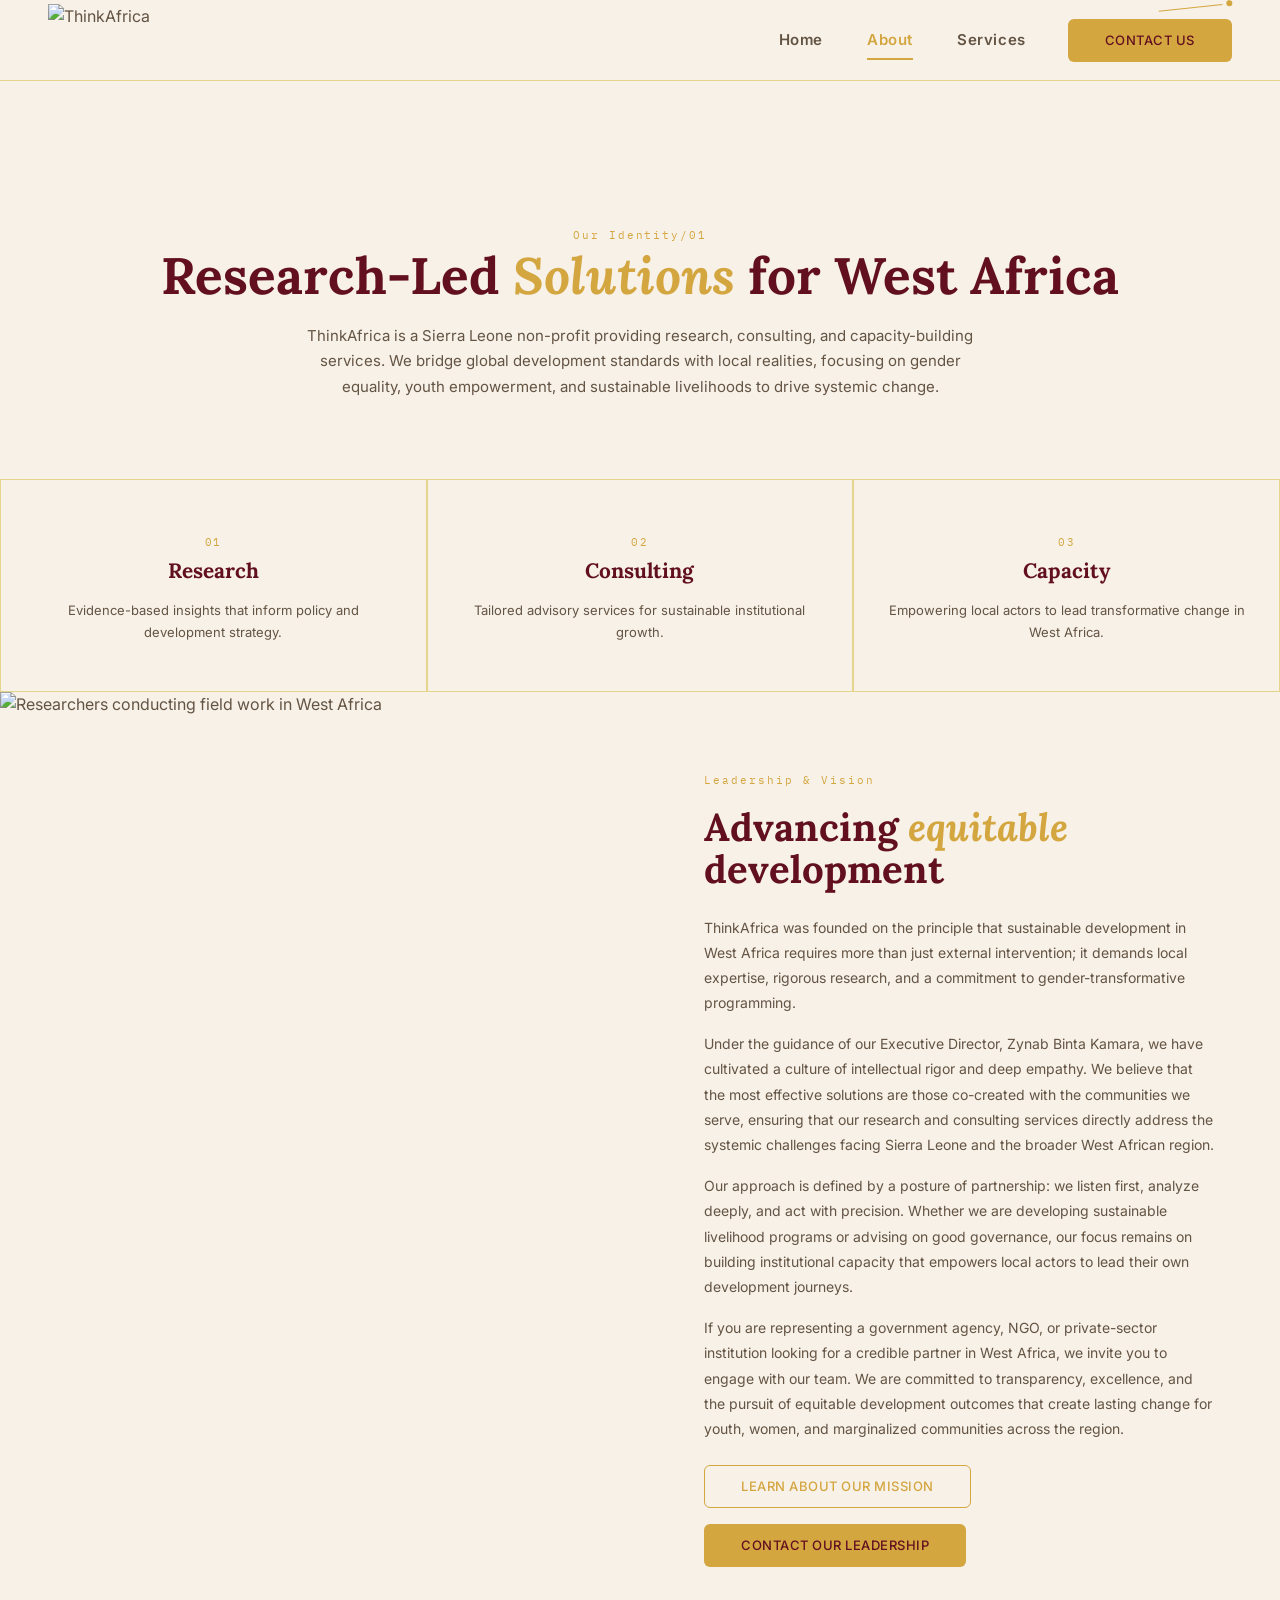
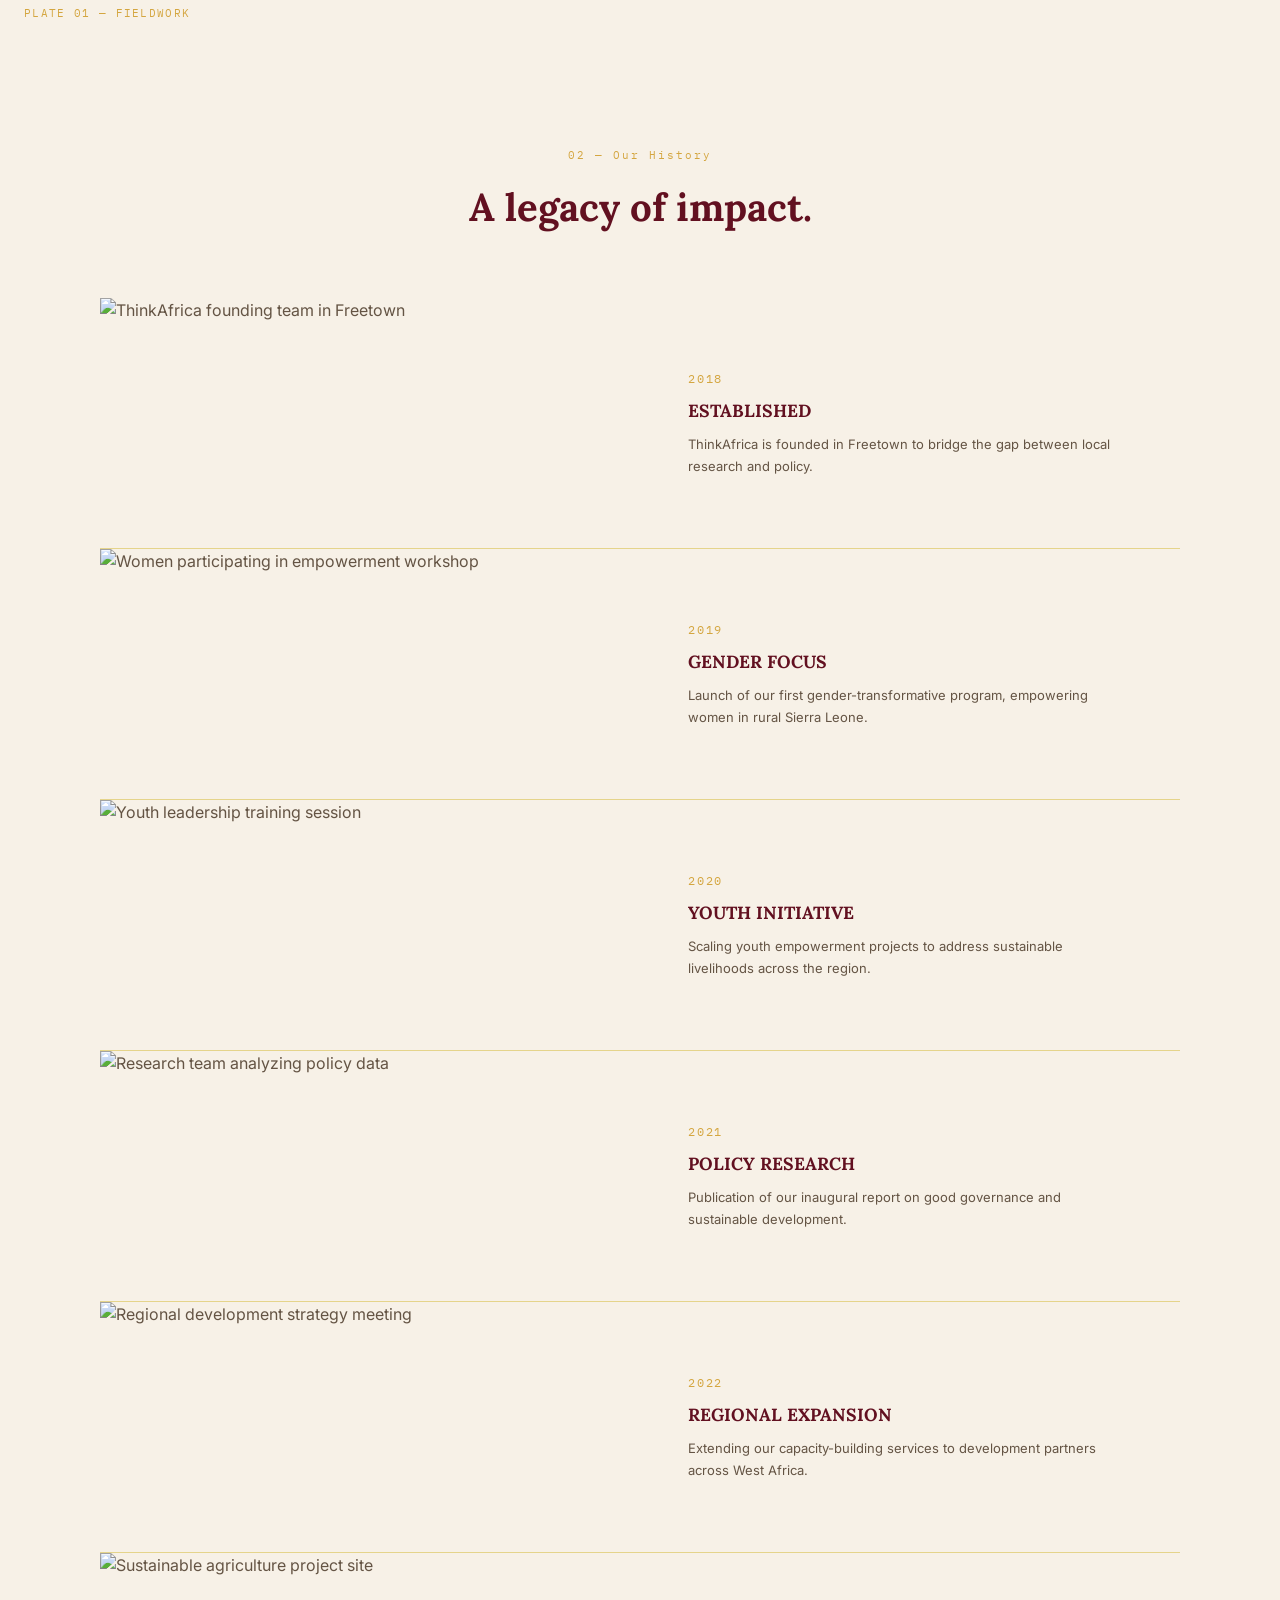
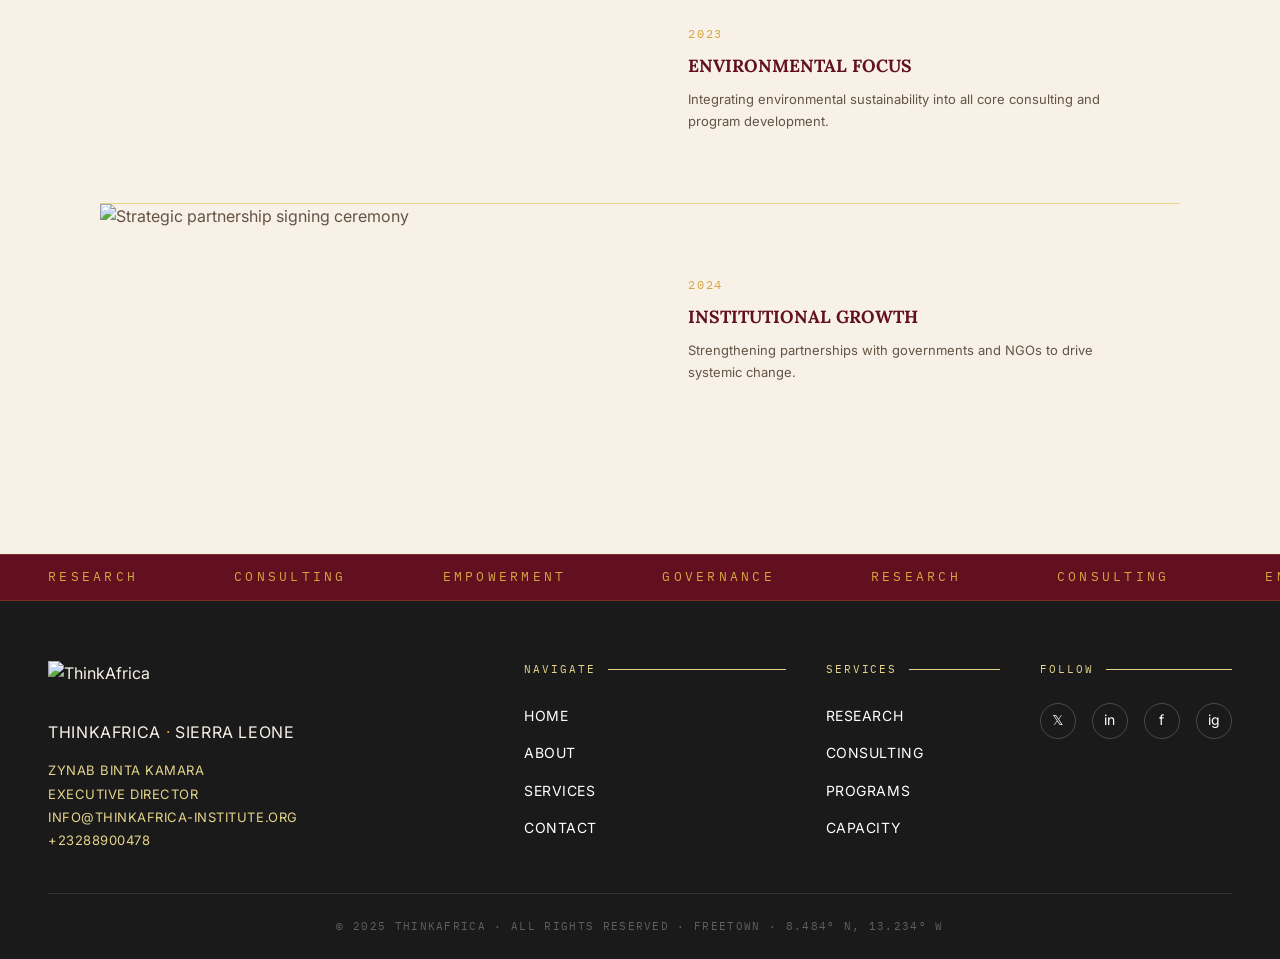
==== about.html @ 9cf643c5 "Improve menu design: gold underline hover/active, better spacing, enhanced mobile menu" ====
<!DOCTYPE html>
<html lang="en">
<head>
  <meta charset="UTF-8">
  <meta name="viewport" content="width=device-width, initial-scale=1.0">
  <title>About - ThinkAfrica</title>
  <meta name="description" content="ThinkAfrica is a Sierra Leone non-profit providing research, consulting, and capacity-building services across West Africa.">
  <link rel="icon" type="image/png" href="https://lfx.eci.mybluehost.me/wp-content/uploads/2026/07/favicon-light.png" media="(prefers-color-scheme: light)">
  <link rel="icon" type="image/png" href="https://lfx.eci.mybluehost.me/wp-content/uploads/2026/07/favicon-dark.png" media="(prefers-color-scheme: dark)">
  <link rel="preconnect" href="https://fonts.googleapis.com">
  <link rel="preconnect" href="https://fonts.gstatic.com" crossorigin>
  <link href="https://fonts.googleapis.com/css2?family=Inter:wght@400;500;600;700&family=Lora:ital,wght@0,400;0,500;0,600;0,700;1,400;1,500;1,600;1,700&family=IBM+Plex+Mono:wght@300;400;500;600;700&display=swap" rel="stylesheet">
  <link rel="stylesheet" href="styles.css">
</head>
<body>

  <!-- Header -->
  <header class="site-header" id="siteHeader">
    <div class="header-inner">
      <div class="header-logo">
        <a href="index.html" aria-label="ThinkAfrica">
          <img src="https://lfx.eci.mybluehost.me/wp-content/uploads/2026/07/TA__2_-removebg-preview-1.png" alt="ThinkAfrica" loading="lazy">
        </a>
        <button class="hamburger" id="hamburger" aria-label="Toggle menu">&#9776;</button>
      </div>
      <nav class="header-nav" id="desktopNav">
        <a href="index.html" class="nav-link">Home</a>
        <a href="about.html" class="nav-link active">About</a>
        <a href="services.html" class="nav-link">Services</a>
        <a href="contact.html" class="btn btn-gold nav-btn">Contact Us</a>
      </nav>
      <div class="header-deco">
        <span class="line"></span>
        <span class="dot"></span>
      </div>
    </div>
  </header>

  <!-- Mobile Menu -->
  <div class="mobile-menu" id="mobileMenu">
    <a href="index.html">Home</a>
    <a href="about.html">About</a>
    <a href="services.html">Services</a>
    <a href="contact.html">Contact</a>
  </div>

  <!-- Page Hero -->
  <div class="page-hero-sm">
    <span class="page-label">Our Identity/01</span>
    <h1>Research-Led <em>Solutions</em> for West Africa</h1>
    <p>ThinkAfrica is a Sierra Leone non-profit providing research, consulting, and capacity-building services. We bridge global development standards with local realities, focusing on gender equality, youth empowerment, and sustainable livelihoods to drive systemic change.</p>
  </div>

  <!-- Three Pillars -->
  <div class="three-pillars">
    <div class="pillar-item">
      <span class="num">01</span>
      <h3>Research</h3>
      <p>Evidence-based insights that inform policy and development strategy.</p>
    </div>
    <div class="pillar-item">
      <span class="num">02</span>
      <h3>Consulting</h3>
      <p>Tailored advisory services for sustainable institutional growth.</p>
    </div>
    <div class="pillar-item">
      <span class="num">03</span>
      <h3>Capacity</h3>
      <p>Empowering local actors to lead transformative change in West Africa.</p>
    </div>
  </div>

  <!-- DNA Section -->
  <div class="dna-section">
    <div class="dna-image">
      <img src="https://lfx.eci.mybluehost.me/wp-content/uploads/2026/07/field_research_sierra_leone.png" alt="Researchers conducting field work in West Africa" loading="lazy">
      <span class="dna-image-caption">Plate 01 &mdash; Fieldwork</span>
    </div>
    <div class="dna-content">
      <span class="dna-label">Leadership &amp; Vision</span>
      <h2>Advancing <em>equitable</em> development</h2>
      <p>ThinkAfrica was founded on the principle that sustainable development in West Africa requires more than just external intervention; it demands local expertise, rigorous research, and a commitment to gender-transformative programming.</p>
      <p>Under the guidance of our Executive Director, Zynab Binta Kamara, we have cultivated a culture of intellectual rigor and deep empathy. We believe that the most effective solutions are those co-created with the communities we serve, ensuring that our research and consulting services directly address the systemic challenges facing Sierra Leone and the broader West African region.</p>
      <p>Our approach is defined by a posture of partnership: we listen first, analyze deeply, and act with precision. Whether we are developing sustainable livelihood programs or advising on good governance, our focus remains on building institutional capacity that empowers local actors to lead their own development journeys.</p>
      <p>If you are representing a government agency, NGO, or private-sector institution looking for a credible partner in West Africa, we invite you to engage with our team. We are committed to transparency, excellence, and the pursuit of equitable development outcomes that create lasting change for youth, women, and marginalized communities across the region.</p>
      <div style="display:flex;gap:16px;flex-wrap:wrap;margin-top:24px;">
        <a href="about.html" class="btn btn-outline">Learn about our mission</a>
        <a href="contact.html" class="btn btn-gold">Contact our leadership</a>
      </div>
    </div>
  </div>

  <!-- Timeline -->
  <div class="timeline">
    <div class="timeline-header">
      <span class="num">02 &mdash; Our History</span>
      <h2>A legacy of impact.</h2>
    </div>

    <div class="timeline-grid">
      <div class="timeline-item">
        <div class="timeline-image">
          <img src="https://lfx.eci.mybluehost.me/wp-content/uploads/2026/07/founding_moment.png" alt="ThinkAfrica founding team in Freetown" loading="lazy">
        </div>
        <div class="timeline-text">
          <span class="year">2018</span>
          <span class="milestone">ESTABLISHED</span>
          <p class="desc">ThinkAfrica is founded in Freetown to bridge the gap between local research and policy.</p>
        </div>
      </div>

      <div class="timeline-item">
        <div class="timeline-image">
          <img src="https://lfx.eci.mybluehost.me/wp-content/uploads/2026/07/gender_empowerment.webp" alt="Women participating in empowerment workshop" loading="lazy">
        </div>
        <div class="timeline-text">
          <span class="year">2019</span>
          <span class="milestone">GENDER FOCUS</span>
          <p class="desc">Launch of our first gender-transformative program, empowering women in rural Sierra Leone.</p>
        </div>
      </div>

      <div class="timeline-item">
        <div class="timeline-image">
          <img src="https://lfx.eci.mybluehost.me/wp-content/uploads/2026/07/youth_empowerment.png" alt="Youth leadership training session" loading="lazy">
        </div>
        <div class="timeline-text">
          <span class="year">2020</span>
          <span class="milestone">YOUTH INITIATIVE</span>
          <p class="desc">Scaling youth empowerment projects to address sustainable livelihoods across the region.</p>
        </div>
      </div>

      <div class="timeline-item">
        <div class="timeline-image">
          <img src="https://lfx.eci.mybluehost.me/wp-content/uploads/2026/07/policy_research.png" alt="Research team analyzing policy data" loading="lazy">
        </div>
        <div class="timeline-text">
          <span class="year">2021</span>
          <span class="milestone">POLICY RESEARCH</span>
          <p class="desc">Publication of our inaugural report on good governance and sustainable development.</p>
        </div>
      </div>

      <div class="timeline-item">
        <div class="timeline-image">
          <img src="https://lfx.eci.mybluehost.me/wp-content/uploads/2026/07/regional_expansion.png" alt="Regional development strategy meeting" loading="lazy">
        </div>
        <div class="timeline-text">
          <span class="year">2022</span>
          <span class="milestone">REGIONAL EXPANSION</span>
          <p class="desc">Extending our capacity-building services to development partners across West Africa.</p>
        </div>
      </div>

      <div class="timeline-item">
        <div class="timeline-image">
          <img src="https://lfx.eci.mybluehost.me/wp-content/uploads/2026/07/environmental_sustainability.png" alt="Sustainable agriculture project site" loading="lazy">
        </div>
        <div class="timeline-text">
          <span class="year">2023</span>
          <span class="milestone">ENVIRONMENTAL FOCUS</span>
          <p class="desc">Integrating environmental sustainability into all core consulting and program development.</p>
        </div>
      </div>

      <div class="timeline-item">
        <div class="timeline-image">
          <img src="https://lfx.eci.mybluehost.me/wp-content/uploads/2026/07/institutional_growth.png" alt="Strategic partnership signing ceremony" loading="lazy">
        </div>
        <div class="timeline-text">
          <span class="year">2024</span>
          <span class="milestone">INSTITUTIONAL GROWTH</span>
          <p class="desc">Strengthening partnerships with governments and NGOs to drive systemic change.</p>
        </div>
      </div>
    </div>
  </div>

  <!-- Ticker -->
  <div class="ticker-wrap">
    <div class="ticker-track" id="tickerTrack">
      <span class="ticker-item">RESEARCH</span>
      <span class="ticker-item">CONSULTING</span>
      <span class="ticker-item">EMPOWERMENT</span>
      <span class="ticker-item">GOVERNANCE</span>
      <span class="ticker-item">RESEARCH</span>
      <span class="ticker-item">CONSULTING</span>
      <span class="ticker-item">EMPOWERMENT</span>
      <span class="ticker-item">GOVERNANCE</span>
    </div>
  </div>

  <!-- Footer -->
  <footer class="site-footer">
    <div class="footer-inner">
      <div class="footer-grid">
        <div class="footer-brand">
          <a href="index.html"><img src="https://lfx.eci.mybluehost.me/wp-content/uploads/2026/07/TA__2_-removebg-preview-1.png" alt="ThinkAfrica" loading="lazy"></a>
          <p class="org-name">THINKAFRICA <span class="sep">&middot;</span> SIERRA LEONE</p>
          <address>
            ZYNAB BINTA KAMARA<br>
            EXECUTIVE DIRECTOR<br>
            INFO@THINKAFRICA-INSTITUTE.ORG<br>
            +23288900478
          </address>
        </div>
        <div>
          <div class="footer-col-header">
            <span>NAVIGATE</span>
            <span class="line"></span>
          </div>
          <ul class="footer-nav-list">
            <li><a href="index.html">Home</a></li>
            <li><a href="about.html">About</a></li>
            <li><a href="services.html">Services</a></li>
            <li><a href="contact.html">Contact</a></li>
          </ul>
        </div>
        <div>
          <div class="footer-col-header">
            <span>SERVICES</span>
            <span class="line"></span>
          </div>
          <ul class="footer-nav-list">
            <li><a href="services.html">Research</a></li>
            <li><a href="services.html">Consulting</a></li>
            <li><a href="services.html">Programs</a></li>
            <li><a href="services.html">Capacity</a></li>
          </ul>
        </div>
        <div>
          <div class="footer-col-header">
            <span>FOLLOW</span>
            <span class="line"></span>
          </div>
          <div class="footer-social-links">
            <a href="#" aria-label="Twitter">&#120143;</a>
            <a href="#" aria-label="LinkedIn">in</a>
            <a href="#" aria-label="Facebook">f</a>
            <a href="#" aria-label="Instagram">ig</a>
          </div>
        </div>
      </div>
      <div class="footer-bottom">
        <p>&copy; 2025 THINKAFRICA &middot; ALL RIGHTS RESERVED &middot; FREETOWN &middot; 8.484&deg; N, 13.234&deg; W</p>
      </div>
    </div>
  </footer>

  <div id="toast" class="toast"></div>

  <script src="app.js"></script>
</body>
</html>
---- styles.css ----
*, *::before, *::after {
  margin: 0;
  padding: 0;
  box-sizing: border-box;
}

:root {
  --cream: #F7F1E7;
  --brown: #645444;
  --gold: #D4A640;
  --gold-hover: #c49a38;
  --burgundy: #621020;
  --border-gold: #E5D48B;
  --font-serif: 'Lora', Georgia, serif;
  --font-sans: 'Inter', system-ui, -apple-system, sans-serif;
  --font-mono: 'IBM Plex Mono', monospace;
  --max-w: 1440px;
  --max-w-narrow: 1080px;
}

html {
  scroll-behavior: smooth;
}

body {
  font-family: var(--font-sans);
  background: var(--cream);
  color: var(--brown);
  line-height: 1.6;
  overflow-x: hidden;
  -webkit-font-smoothing: antialiased;
}

img {
  max-width: 100%;
  height: auto;
  display: block;
}

a {
  text-decoration: none;
  color: inherit;
}

.container {
  max-width: var(--max-w);
  margin: 0 auto;
  padding: 0 24px;
}

.container-narrow {
  max-width: var(--max-w-narrow);
  margin: 0 auto;
  padding: 0 24px;
}

.section-padding {
  padding: 80px 0;
}

@media (min-width: 768px) {
  .container, .container-narrow {
    padding: 0 48px;
  }
  .section-padding {
    padding: 100px 0;
  }
}

/* ---- Typography ---- */
.font-serif {
  font-family: var(--font-serif);
}

.font-sans {
  font-family: var(--font-sans);
}

.font-mono {
  font-family: var(--font-mono);
}

.section-label {
  font-family: var(--font-mono);
  font-size: 11px;
  letter-spacing: 0.18em;
  text-transform: uppercase;
  color: var(--gold);
  display: block;
  margin-bottom: 12px;
}

.section-label-light {
  color: var(--border-gold);
}

/* ---- Header / Nav ---- */
.site-header {
  position: sticky;
  top: 0;
  z-index: 50;
  width: 100%;
  background: var(--cream);
  border-bottom: 1px solid var(--border-gold);
  transition: all 0.3s;
}

.header-inner {
  max-width: var(--max-w);
  margin: 0 auto;
  height: 64px;
  padding: 0 24px;
  display: grid;
  grid-template-columns: repeat(12, 1fr);
  align-items: center;
}

@media (min-width: 768px) {
  .header-inner {
    height: 80px;
    padding: 0 48px;
  }
}

.header-logo {
  grid-column: span 6;
  display: flex;
  align-items: center;
  justify-content: space-between;
}

@media (min-width: 768px) {
  .header-logo {
    grid-column: span 3;
    justify-content: flex-start;
  }
}

@media (min-width: 768px) {
  .header-logo {
    grid-column: span 3;
  }
}

.header-logo img {
  height: 52px;
  width: auto;
}

@media (min-width: 768px) {
  .header-logo img {
    height: 72px;
  }
}

.header-nav {
  display: none;
}

@media (min-width: 768px) {
  .header-nav {
    display: flex;
    grid-column: span 9;
    align-items: center;
    justify-content: flex-end;
    gap: 8px;
  }
}

.header-nav .nav-link {
  font-family: var(--font-sans);
  font-size: 15px;
  font-weight: 600;
  color: var(--brown);
  letter-spacing: 0.04em;
  transition: color 0.2s;
  position: relative;
  padding: 8px 18px;
}

.header-nav .nav-link::after {
  content: '';
  position: absolute;
  bottom: 0;
  left: 18px;
  right: 18px;
  height: 2px;
  background: var(--gold);
  transform: scaleX(0);
  transition: transform 0.25s ease;
}

.header-nav .nav-link:hover {
  color: var(--gold);
}

.header-nav .nav-link:hover::after {
  transform: scaleX(1);
}

.header-nav .nav-link.active {
  color: var(--gold);
}

.header-nav .nav-link.active::after {
  transform: scaleX(1);
}

.header-nav .nav-btn {
  margin-left: 16px;
}

.header-deco {
  display: none;
  position: absolute;
  top: 0;
  right: 48px;
  align-items: center;
  gap: 4px;
  pointer-events: none;
  transform: rotate(-6deg);
  transform-origin: right top;
}

@media (min-width: 768px) {
  .header-deco {
    display: flex;
  }
}

.header-deco span {
  display: block;
}

.header-deco .line {
  width: 64px;
  height: 1px;
  background: var(--gold);
}

.header-deco .dot {
  width: 6px;
  height: 6px;
  background: var(--gold);
  border-radius: 50%;
}

/* ---- Buttons ---- */
.btn {
  display: inline-flex;
  align-items: center;
  justify-content: center;
  gap: 8px;
  white-space: nowrap;
  font-family: var(--font-sans);
  font-size: 13px;
  font-weight: 500;
  letter-spacing: 0.04em;
  text-transform: uppercase;
  padding: 14px 24px;
  border-radius: 6px;
  border: 1.5px solid transparent;
  cursor: pointer;
  transition: all 0.2s;
  line-height: 1;
}

@media (min-width: 768px) {
  .btn {
    padding: 14px 36px;
  }
}

.btn-gold {
  background: var(--gold);
  color: var(--burgundy);
}

.btn-gold:hover {
  background: var(--gold-hover);
}

.btn-outline {
  background: transparent;
  color: var(--gold);
  border-color: var(--gold);
}

.btn-outline:hover {
  background: var(--gold);
  color: var(--burgundy);
}

.btn-link {
  font-family: var(--font-sans);
  font-size: 12px;
  letter-spacing: 0.06em;
  text-transform: uppercase;
  color: var(--gold);
  display: inline-flex;
  align-items: center;
  gap: 8px;
  transition: color 0.2s;
}

.btn-link:hover {
  color: var(--gold-hover);
}

/* ---- Hero ---- */
.hero {
  min-height: 100vh;
  display: flex;
  align-items: center;
  position: relative;
  overflow: hidden;
}

.hero-bg {
  position: absolute;
  inset: 0;
}

.hero-bg img {
  width: 100%;
  height: 100%;
  object-fit: cover;
}

.hero-overlay {
  position: absolute;
  inset: 0;
  background: linear-gradient(to right, rgba(98,16,32,0.85) 0%, rgba(98,16,32,0.6) 100%);
}

.hero-content {
  position: relative;
  z-index: 2;
  max-width: var(--max-w);
  margin: 0 auto;
  padding: 120px 24px 80px;
  width: 100%;
}

@media (min-width: 768px) {
  .hero-content {
    padding: 160px 48px 100px;
  }
}

.hero-label {
  font-family: var(--font-mono);
  font-size: 12px;
  letter-spacing: 0.18em;
  color: var(--gold);
  margin-bottom: 16px;
  display: block;
}

.hero h1 {
  font-family: var(--font-serif);
  font-size: clamp(2.8rem, 8vw, 6rem);
  font-weight: 700;
  color: #fff;
  line-height: 1.05;
  margin-bottom: 24px;
}

.hero p {
  font-family: var(--font-sans);
  font-size: clamp(1rem, 2vw, 1.15rem);
  color: rgba(255,255,255,0.8);
  max-width: 600px;
  line-height: 1.7;
  margin-bottom: 32px;
}

.hero-tags {
  display: flex;
  flex-wrap: wrap;
  gap: 12px;
  margin-bottom: 40px;
}

.hero-tag {
  font-family: var(--font-mono);
  font-size: 11px;
  letter-spacing: 0.12em;
  color: var(--gold);
  border: 1px solid var(--gold);
  padding: 8px 20px;
  border-radius: 100px;
  text-transform: uppercase;
}

.hero-actions {
  display: flex;
  flex-wrap: wrap;
  gap: 16px;
  align-items: center;
}

/* ---- Featured Images ---- */
.featured-grid {
  display: grid;
  grid-template-columns: 1fr;
}

@media (min-width: 768px) {
  .featured-grid {
    grid-template-columns: repeat(3, 1fr);
  }
}

.featured-card {
  position: relative;
  overflow: hidden;
  aspect-ratio: 4/3;
}

.featured-card img {
  width: 100%;
  height: 100%;
  object-fit: cover;
  transition: transform 0.6s ease;
}

.featured-card:hover img {
  transform: scale(1.05);
}

.featured-label {
  position: absolute;
  bottom: 0;
  left: 0;
  right: 0;
  padding: 40px 24px 20px;
  background: linear-gradient(to top, rgba(0,0,0,0.7), transparent);
}

.featured-label span {
  font-family: var(--font-mono);
  font-size: 11px;
  letter-spacing: 0.15em;
  text-transform: uppercase;
  color: var(--gold);
}

/* ---- Partners ---- */
.partners-section {
  padding: 48px 24px;
  text-align: center;
}

@media (min-width: 768px) {
  .partners-section {
    padding: 64px 48px;
  }
}

.partners-label {
  font-family: var(--font-sans);
  font-size: 12px;
  letter-spacing: 0.2em;
  text-transform: uppercase;
  color: var(--gold);
  margin-bottom: 40px;
}

.partners-label::before {
  content: '[ ';
  color: rgba(212,166,64,0.4);
}

.partners-label::after {
  content: ' ]';
  color: rgba(212,166,64,0.4);
}

.partners-logos {
  display: grid;
  grid-template-columns: repeat(3, 1fr);
  gap: 24px;
  align-items: center;
  max-width: var(--max-w-narrow);
  margin: 0 auto;
}

@media (min-width: 768px) {
  .partners-logos {
    display: flex;
    flex-direction: row;
    justify-content: space-between;
    gap: 32px;
  }
}

.partner-logo {
  display: flex;
  align-items: center;
  justify-content: center;
  opacity: 0.6;
  filter: grayscale(1);
  transition: all 0.25s;
}

.partner-logo:hover {
  opacity: 1;
  filter: grayscale(0);
  transform: scale(1.05);
}

.partner-logo img {
  height: 28px;
  width: auto;
  max-width: 120px;
  object-fit: contain;
}

@media (min-width: 768px) {
  .partner-logo img {
    height: 32px;
    max-width: 140px;
  }
}

/* ---- Core Pillars ---- */
.pillars {
  padding: 80px 24px;
}

@media (min-width: 768px) {
  .pillars {
    padding: 100px 48px;
  }
}

.pillars-header {
  max-width: var(--max-w);
  margin: 0 auto 60px;
  display: grid;
  grid-template-columns: 1fr;
  gap: 24px;
}

@media (min-width: 768px) {
  .pillars-header {
    grid-template-columns: 1fr 1fr;
  }
}

.pillars-header-left .number {
  font-family: var(--font-mono);
  font-size: 11px;
  letter-spacing: 0.18em;
  color: var(--gold);
  margin-bottom: 12px;
  display: block;
}

.pillars-header-left h2 {
  font-family: var(--font-serif);
  font-size: clamp(2rem, 4vw, 3rem);
  font-weight: 700;
  line-height: 1.1;
  color: var(--burgundy);
}

.pillars-header-left h2 em {
  font-style: italic;
  color: var(--gold);
}

.pillars-header-right p {
  font-size: 15px;
  line-height: 1.7;
  color: var(--brown);
  margin-top: 40px;
}

@media (min-width: 768px) {
  .pillars-header-right p {
    margin-top: 60px;
  }
}

.pillars-grid {
  max-width: var(--max-w);
  margin: 0 auto;
  display: grid;
  grid-template-columns: 1fr;
  gap: 32px;
}

@media (min-width: 768px) {
  .pillars-grid {
    grid-template-columns: repeat(3, 1fr);
    gap: 24px;
  }
}

.pillar-card {
  border: 1px solid var(--border-gold);
  padding: 40px 32px;
  position: relative;
  transition: all 0.3s;
}

.pillar-card:hover {
  border-color: var(--gold);
}

.pillar-number {
  font-family: var(--font-mono);
  font-size: 11px;
  letter-spacing: 0.15em;
  color: var(--gold);
  margin-bottom: 16px;
  display: block;
}

.pillar-card h3 {
  font-family: var(--font-serif);
  font-size: 1.5rem;
  font-weight: 700;
  line-height: 1.2;
  margin-bottom: 16px;
  color: var(--burgundy);
}

.pillar-card h3 em {
  font-style: italic;
  color: var(--gold);
}

.pillar-card p {
  font-size: 14px;
  line-height: 1.7;
  color: var(--brown);
  margin-bottom: 24px;
}

/* ---- About / DNA Section ---- */
.dna-section {
  display: grid;
  grid-template-columns: 1fr;
}

@media (min-width: 768px) {
  .dna-section {
    grid-template-columns: 1fr 1fr;
  }
}

.dna-image {
  position: relative;
  overflow: hidden;
  min-height: 400px;
}

.dna-image img {
  width: 100%;
  height: 100%;
  object-fit: cover;
  position: absolute;
  inset: 0;
}

.dna-image-caption {
  position: absolute;
  bottom: 24px;
  left: 24px;
  font-family: var(--font-mono);
  font-size: 11px;
  letter-spacing: 0.12em;
  color: var(--gold);
  text-transform: uppercase;
}

.dna-content {
  padding: 60px 24px;
}

@media (min-width: 768px) {
  .dna-content {
    padding: 80px 64px;
  }
}

.dna-label {
  font-family: var(--font-mono);
  font-size: 11px;
  letter-spacing: 0.18em;
  color: var(--gold);
  margin-bottom: 16px;
  display: block;
}

.dna-content h2 {
  font-family: var(--font-serif);
  font-size: clamp(1.8rem, 3vw, 2.6rem);
  font-weight: 700;
  line-height: 1.1;
  color: var(--burgundy);
  margin-bottom: 24px;
}

.dna-content h2 em {
  font-style: italic;
  color: var(--gold);
}

.dna-content p {
  font-size: 14px;
  line-height: 1.8;
  color: var(--brown);
  margin-bottom: 16px;
}

.dna-quote {
  border-left: 2px solid var(--gold);
  padding: 16px 24px;
  margin: 32px 0;
}

.dna-quote blockquote {
  font-family: var(--font-serif);
  font-size: 1.1rem;
  font-style: italic;
  color: var(--burgundy);
  margin-bottom: 8px;
}

.dna-quote cite {
  font-family: var(--font-sans);
  font-size: 12px;
  letter-spacing: 0.06em;
  color: var(--gold);
  font-style: normal;
}

/* ---- Expertise Grid ---- */
.expertise {
  padding: 80px 24px;
  max-width: var(--max-w);
  margin: 0 auto;
}

@media (min-width: 768px) {
  .expertise {
    padding: 100px 48px;
  }
}

.expertise-label {
  font-family: var(--font-mono);
  font-size: 11px;
  letter-spacing: 0.18em;
  color: var(--gold);
  margin-bottom: 12px;
  display: block;
}

.expertise h2 {
  font-family: var(--font-serif);
  font-size: clamp(1.8rem, 3vw, 2.6rem);
  font-weight: 700;
  color: var(--burgundy);
  line-height: 1.15;
  margin-bottom: 48px;
}

.expertise h2 em {
  font-style: italic;
  color: var(--gold);
}

.expertise-grid {
  display: grid;
  grid-template-columns: 1fr;
  gap: 24px;
}

@media (min-width: 768px) {
  .expertise-grid {
    grid-template-columns: repeat(2, 1fr);
  }
}

@media (min-width: 1024px) {
  .expertise-grid {
    grid-template-columns: repeat(3, 1fr);
  }
}

.expertise-card {
  border: 1px solid var(--border-gold);
  padding: 36px 28px;
  transition: all 0.3s;
}

.expertise-card:hover {
  border-color: var(--gold);
}

.expertise-card .numeral {
  font-family: var(--font-mono);
  font-size: 32px;
  font-weight: 300;
  color: var(--gold);
  line-height: 1;
  margin-bottom: 12px;
  display: block;
}

.expertise-card h3 {
  font-family: var(--font-serif);
  font-size: 1.2rem;
  font-weight: 700;
  color: var(--burgundy);
  margin-bottom: 12px;
}

.expertise-card p {
  font-size: 13px;
  line-height: 1.7;
  color: var(--brown);
  margin-bottom: 16px;
}

.expertise-card .focus-tag {
  font-family: var(--font-mono);
  font-size: 10px;
  letter-spacing: 0.12em;
  text-transform: uppercase;
  color: var(--gold);
  border: 1px solid var(--border-gold);
  padding: 4px 12px;
  display: inline-block;
  border-radius: 2px;
}

/* ---- CTA Banner ---- */
.cta-banner {
  display: grid;
  grid-template-columns: 1fr;
}

@media (min-width: 768px) {
  .cta-banner {
    grid-template-columns: 1fr 1fr;
  }
}

.cta-image {
  position: relative;
  overflow: hidden;
  min-height: 350px;
  order: 2;
}

@media (min-width: 768px) {
  .cta-image {
    order: 2;
  }
}

.cta-image img {
  width: 100%;
  height: 100%;
  object-fit: cover;
  position: absolute;
  inset: 0;
}

.cta-content {
  padding: 60px 24px;
  background: var(--cream);
  order: 1;
}

@media (min-width: 768px) {
  .cta-content {
    padding: 80px 64px;
    order: 1;
  }
}

.cta-content .label-mono {
  font-family: var(--font-mono);
  font-size: 11px;
  letter-spacing: 0.18em;
  color: var(--gold);
  display: block;
  margin-bottom: 12px;
}

.cta-content h2 {
  font-family: var(--font-serif);
  font-size: clamp(1.8rem, 3vw, 2.6rem);
  font-weight: 700;
  color: var(--burgundy);
  line-height: 1.1;
  margin-bottom: 16px;
}

.cta-content h2 em {
  font-style: italic;
  color: var(--gold);
}

.cta-content p {
  font-size: 14px;
  line-height: 1.7;
  color: var(--brown);
  margin-bottom: 32px;
}

.cta-content .cta-actions {
  display: flex;
  flex-wrap: wrap;
  gap: 16px;
  align-items: center;
}

.cta-content .cta-phone {
  font-family: var(--font-mono);
  font-size: 13px;
  color: var(--brown);
  letter-spacing: 0.03em;
}

/* ---- Footer Ticker ---- */
.ticker-wrap {
  background: var(--burgundy);
  overflow: hidden;
  padding: 12px 0;
  border-top: 1px solid rgba(212,166,64,0.2);
  border-bottom: 1px solid rgba(212,166,64,0.2);
}

.ticker-track {
  display: flex;
  gap: 0;
  animation: ticker 30s linear infinite;
  width: max-content;
}

.ticker-item {
  font-family: var(--font-mono);
  font-size: 13px;
  letter-spacing: 0.25em;
  color: var(--gold);
  text-transform: uppercase;
  white-space: nowrap;
  padding: 0 48px;
  flex-shrink: 0;
}

@keyframes ticker {
  0% { transform: translateX(0); }
  100% { transform: translateX(-50%); }
}

/* ---- Main Footer ---- */
.site-footer {
  background: #1a1a1a;
  color: var(--cream);
  padding: 60px 0 0;
}

.footer-inner {
  max-width: var(--max-w);
  margin: 0 auto;
  padding: 0 24px;
}

@media (min-width: 768px) {
  .footer-inner {
    padding: 0 48px;
  }
}

.footer-grid {
  display: grid;
  grid-template-columns: 1fr;
  gap: 40px;
  padding-bottom: 40px;
  border-bottom: 1px solid rgba(229,212,139,0.15);
}

@media (min-width: 768px) {
  .footer-grid {
    grid-template-columns: 5fr 3fr 2fr 2fr;
  }
}

.footer-brand img {
  height: 40px;
  width: auto;
  margin-bottom: 20px;
}

.footer-brand .org-name {
  font-family: var(--font-sans);
  font-size: 16px;
  letter-spacing: 0.04em;
  text-transform: uppercase;
  color: var(--cream);
  margin-bottom: 16px;
  line-height: 1.4;
}

.footer-brand .org-name .sep {
  color: var(--gold);
}

.footer-brand address {
  font-family: var(--font-sans);
  font-size: 13px;
  letter-spacing: 0.04em;
  text-transform: uppercase;
  color: var(--border-gold);
  line-height: 1.8;
  font-style: normal;
}

.footer-col-header {
  display: flex;
  align-items: center;
  gap: 12px;
  margin-bottom: 24px;
}

.footer-col-header span {
  font-family: var(--font-mono);
  font-size: 11px;
  letter-spacing: 0.18em;
  text-transform: uppercase;
  color: var(--border-gold);
  flex-shrink: 0;
}

.footer-col-header .line {
  flex: 1;
  height: 1px;
  background: var(--border-gold);
}

.footer-nav-list {
  list-style: none;
  display: flex;
  flex-direction: column;
  gap: 12px;
}

.footer-nav-list a {
  font-family: var(--font-sans);
  font-size: 14px;
  letter-spacing: 0.04em;
  text-transform: uppercase;
  color: #fff;
  transition: color 0.2s;
}

.footer-nav-list a:hover {
  color: var(--gold);
}

.footer-social-links {
  display: flex;
  gap: 16px;
  margin-top: 16px;
}

.footer-social-links a {
  width: 36px;
  height: 36px;
  border-radius: 50%;
  border: 1px solid rgba(255,255,255,0.2);
  display: flex;
  align-items: center;
  justify-content: center;
  color: #fff;
  font-size: 14px;
  transition: all 0.2s;
}

.footer-social-links a:hover {
  border-color: var(--gold);
  color: var(--gold);
}

.footer-bottom {
  padding: 24px 0;
  text-align: center;
}

.footer-bottom p {
  font-family: var(--font-mono);
  font-size: 11px;
  letter-spacing: 0.12em;
  color: rgba(255,255,255,0.3);
}

/* ---- About Page ---- */
.page-hero-sm {
  padding: 100px 24px 60px;
  text-align: center;
  background: var(--cream);
}

@media (min-width: 768px) {
  .page-hero-sm {
    padding: 140px 48px 80px;
  }
}

.page-hero-sm .page-label {
  font-family: var(--font-mono);
  font-size: 11px;
  letter-spacing: 0.18em;
  color: var(--gold);
  margin-bottom: 16px;
}

.page-hero-sm h1 {
  font-family: var(--font-serif);
  font-size: clamp(2rem, 4vw, 3.2rem);
  font-weight: 700;
  color: var(--burgundy);
  line-height: 1.1;
}

.page-hero-sm h1 em {
  font-style: italic;
  color: var(--gold);
}

.page-hero-sm p {
  font-size: 15px;
  color: var(--brown);
  max-width: 700px;
  margin: 20px auto 0;
  line-height: 1.7;
}

.three-pillars {
  display: grid;
  grid-template-columns: 1fr;
  gap: 0;
}

@media (min-width: 768px) {
  .three-pillars {
    grid-template-columns: repeat(3, 1fr);
  }
}

.three-pillars .pillar-item {
  padding: 48px 32px;
  border: 1px solid var(--border-gold);
  text-align: center;
}

.three-pillars .pillar-item .num {
  font-family: var(--font-mono);
  font-size: 11px;
  letter-spacing: 0.15em;
  color: var(--gold);
  margin-bottom: 12px;
}

.three-pillars .pillar-item h3 {
  font-family: var(--font-serif);
  font-size: 1.3rem;
  font-weight: 700;
  color: var(--burgundy);
  margin-bottom: 12px;
}

.three-pillars .pillar-item p {
  font-size: 13px;
  color: var(--brown);
  line-height: 1.7;
}

/* Timeline */
.timeline {
  padding: 80px 0;
  max-width: var(--max-w-narrow);
  margin: 0 auto;
}

@media (min-width: 768px) {
  .timeline {
    padding: 100px 0;
  }
}

.timeline-header {
  text-align: center;
  padding: 0 24px;
  margin-bottom: 60px;
}

@media (min-width: 768px) {
  .timeline-header {
    padding: 0 48px;
  }
}

.timeline-header .num {
  font-family: var(--font-mono);
  font-size: 11px;
  letter-spacing: 0.18em;
  color: var(--gold);
  display: block;
  margin-bottom: 12px;
}

.timeline-header h2 {
  font-family: var(--font-serif);
  font-size: clamp(1.8rem, 3vw, 2.4rem);
  font-weight: 700;
  color: var(--burgundy);
}

.timeline-header h2 em {
  font-style: italic;
  color: var(--gold);
}

.timeline-grid {
  display: grid;
  grid-template-columns: 1fr;
  gap: 0;
}

.timeline-item {
  display: grid;
  grid-template-columns: 1fr;
  border-bottom: 1px solid var(--border-gold);
}

@media (min-width: 768px) {
  .timeline-item {
    grid-template-columns: 1fr 1fr;
  }
}

.timeline-item:last-child {
  border-bottom: none;
}

.timeline-image {
  position: relative;
  min-height: 250px;
  overflow: hidden;
}

.timeline-image img {
  width: 100%;
  height: 100%;
  object-fit: cover;
  position: absolute;
  inset: 0;
}

.timeline-text {
  padding: 32px 24px;
  display: flex;
  flex-direction: column;
  justify-content: center;
}

@media (min-width: 768px) {
  .timeline-text {
    padding: 40px 48px;
  }
}

.timeline-text .year {
  font-family: var(--font-mono);
  font-size: 12px;
  letter-spacing: 0.15em;
  color: var(--gold);
  margin-bottom: 8px;
}

.timeline-text .milestone {
  font-family: var(--font-serif);
  font-size: 1.1rem;
  font-weight: 700;
  color: var(--burgundy);
  margin-bottom: 8px;
}

.timeline-text .desc {
  font-size: 13px;
  color: var(--brown);
  line-height: 1.7;
}

/* ---- Services Page ---- */
.services-hero {
  padding: 100px 24px 60px;
  background: var(--cream);
}

@media (min-width: 768px) {
  .services-hero {
    padding: 140px 48px 80px;
  }
}

.services-hero .srv-label {
  font-family: var(--font-mono);
  font-size: 28px;
  color: var(--gold);
  font-weight: 300;
  display: block;
  margin-bottom: 8px;
}

.services-hero h1 {
  font-family: var(--font-serif);
  font-size: clamp(2rem, 4vw, 3.2rem);
  font-weight: 700;
  color: var(--burgundy);
  line-height: 1.1;
  margin-bottom: 16px;
}

.services-hero p {
  font-size: 15px;
  color: var(--brown);
  max-width: 700px;
  line-height: 1.7;
  margin-bottom: 24px;
}

.services-hero .badges {
  display: flex;
  flex-wrap: wrap;
  gap: 16px;
}

.services-hero .badge {
  display: flex;
  align-items: center;
  gap: 6px;
  font-family: var(--font-sans);
  font-size: 13px;
  color: var(--brown);
}

.service-detail {
  display: grid;
  grid-template-columns: 1fr;
  gap: 0;
}

@media (min-width: 768px) {
  .service-detail {
    grid-template-columns: 1fr 1fr;
  }
}

.service-detail:nth-child(even) .service-image {
  order: 1;
}

@media (min-width: 768px) {
  .service-detail:nth-child(even) .service-image {
    order: 2;
  }
  .service-detail:nth-child(even) .service-info {
    order: 1;
  }
}

.service-image {
  position: relative;
  min-height: 350px;
  overflow: hidden;
}

.service-image img {
  width: 100%;
  height: 100%;
  object-fit: cover;
  position: absolute;
  inset: 0;
}

.service-image .srv-badge {
  position: absolute;
  top: 24px;
  left: 24px;
  font-family: var(--font-mono);
  font-size: 10px;
  letter-spacing: 0.15em;
  color: var(--gold);
  border: 1px solid var(--gold);
  padding: 6px 14px;
  background: rgba(0,0,0,0.3);
}

.service-info {
  padding: 48px 24px;
  display: flex;
  flex-direction: column;
  justify-content: center;
}

@media (min-width: 768px) {
  .service-info {
    padding: 60px 48px;
  }
}

.service-info .srv-num {
  font-family: var(--font-mono);
  font-size: 11px;
  letter-spacing: 0.18em;
  color: var(--gold);
  margin-bottom: 8px;
}

.service-info h3 {
  font-family: var(--font-serif);
  font-size: 1.6rem;
  font-weight: 700;
  color: var(--burgundy);
  margin-bottom: 16px;
}

.service-info p {
  font-size: 14px;
  line-height: 1.7;
  color: var(--brown);
  margin-bottom: 16px;
}

.service-info ul {
  list-style: none;
  margin-bottom: 24px;
}

.service-info ul li {
  font-size: 13px;
  color: var(--brown);
  padding: 6px 0;
  padding-left: 20px;
  position: relative;
}

.service-info ul li::before {
  content: '—';
  position: absolute;
  left: 0;
  color: var(--gold);
}

.core-pillars-grid {
  display: grid;
  grid-template-columns: 1fr;
  gap: 0;
}

@media (min-width: 768px) {
  .core-pillars-grid {
    grid-template-columns: repeat(2, 1fr);
  }
}

@media (min-width: 1024px) {
  .core-pillars-grid {
    grid-template-columns: repeat(3, 1fr);
  }
}

.core-pillar-card {
  border: 1px solid var(--border-gold);
  padding: 36px 28px;
  transition: all 0.3s;
}

.core-pillar-card:hover {
  border-color: var(--gold);
}

.core-pillar-card .pillar-img {
  width: 100%;
  height: 200px;
  object-fit: cover;
  margin-bottom: 20px;
}

.core-pillar-card .srv-code {
  font-family: var(--font-mono);
  font-size: 10px;
  letter-spacing: 0.1em;
  color: var(--gold);
  margin-bottom: 8px;
  display: block;
}

.core-pillar-card h3 {
  font-family: var(--font-serif);
  font-size: 1.2rem;
  font-weight: 700;
  color: var(--burgundy);
  margin-bottom: 12px;
}

.core-pillar-card p {
  font-size: 13px;
  color: var(--brown);
  line-height: 1.7;
  margin-bottom: 16px;
}

.core-pillar-card .hashtags {
  display: flex;
  flex-wrap: wrap;
  gap: 8px;
  margin-bottom: 16px;
}

.core-pillar-card .hashtag {
  font-family: var(--font-mono);
  font-size: 10px;
  letter-spacing: 0.06em;
  color: var(--gold);
  border: 1px solid var(--border-gold);
  padding: 3px 10px;
  border-radius: 2px;
}

/* ---- Contact Page ---- */
.contact-hero {
  padding: 100px 24px 60px;
  background: var(--cream);
  text-align: center;
}

@media (min-width: 768px) {
  .contact-hero {
    padding: 140px 48px 80px;
  }
}

.contact-hero .sec-label {
  font-family: var(--font-mono);
  font-size: 11px;
  letter-spacing: 0.18em;
  color: var(--gold);
  margin-bottom: 12px;
}

.contact-hero h1 {
  font-family: var(--font-serif);
  font-size: clamp(2rem, 5vw, 3.5rem);
  font-weight: 700;
  color: var(--burgundy);
}

.contact-hero .coords {
  font-family: var(--font-mono);
  font-size: 13px;
  color: var(--brown);
  letter-spacing: 0.06em;
  margin-top: 8px;
}

.contact-info-row {
  display: grid;
  grid-template-columns: 1fr;
  gap: 0;
  max-width: var(--max-w-narrow);
  margin: 0 auto;
  border: 1px solid var(--border-gold);
  border-bottom: none;
}

@media (min-width: 768px) {
  .contact-info-row {
    grid-template-columns: repeat(3, 1fr);
  }
}

.contact-info-item {
  padding: 36px 28px;
  text-align: center;
  border-bottom: 1px solid var(--border-gold);
}

@media (min-width: 768px) {
  .contact-info-item {
    border-bottom: none;
    border-right: 1px solid var(--border-gold);
  }
  .contact-info-item:last-child {
    border-right: none;
  }
}

.contact-info-item .ci-label {
  font-family: var(--font-mono);
  font-size: 10px;
  letter-spacing: 0.18em;
  color: var(--gold);
  text-transform: uppercase;
  margin-bottom: 8px;
  display: block;
}

.contact-info-item .ci-value {
  font-family: var(--font-serif);
  font-size: 1.1rem;
  font-weight: 600;
  color: var(--burgundy);
}

.contact-main {
  display: grid;
  grid-template-columns: 1fr;
  max-width: var(--max-w-narrow);
  margin: 0 auto;
  padding: 60px 24px 80px;
}

@media (min-width: 768px) {
  .contact-main {
    grid-template-columns: 1fr 1fr;
    gap: 60px;
    padding: 80px 48px 100px;
  }
}

.contact-form-section .form-header {
  font-family: var(--font-mono);
  font-size: 10px;
  letter-spacing: 0.18em;
  color: var(--gold);
  margin-bottom: 24px;
}

.form-group {
  margin-bottom: 16px;
}

.form-group label {
  display: block;
  font-family: var(--font-mono);
  font-size: 10px;
  letter-spacing: 0.12em;
  color: var(--brown);
  margin-bottom: 6px;
  text-transform: uppercase;
}

.form-group input,
.form-group select,
.form-group textarea {
  width: 100%;
  padding: 12px 16px;
  font-family: var(--font-sans);
  font-size: 14px;
  color: var(--brown);
  background: #fff;
  border: 1.5px solid var(--border-gold);
  border-radius: 4px;
  outline: none;
  transition: border-color 0.2s;
}

.form-group input:focus,
.form-group select:focus,
.form-group textarea:focus {
  border-color: var(--gold);
}

.form-group textarea {
  resize: vertical;
  min-height: 100px;
}

.form-disclaimer {
  font-family: var(--font-mono);
  font-size: 10px;
  color: var(--brown);
  margin-top: 16px;
  line-height: 1.5;
  opacity: 0.7;
}

.contact-sidebar {
  display: flex;
  flex-direction: column;
  gap: 32px;
}

.sidebar-block .sb-label {
  font-family: var(--font-mono);
  font-size: 10px;
  letter-spacing: 0.15em;
  color: var(--gold);
  text-transform: uppercase;
  margin-bottom: 12px;
  display: block;
}

.sidebar-block h3 {
  font-family: var(--font-serif);
  font-size: 1.1rem;
  font-weight: 700;
  color: var(--burgundy);
  margin-bottom: 8px;
}

.sidebar-block .sb-text {
  font-size: 13px;
  color: var(--brown);
  line-height: 1.7;
}

.sidebar-block .sb-phone {
  font-family: var(--font-mono);
  font-size: 14px;
  color: var(--brown);
  display: block;
  margin-bottom: 4px;
}

.sidebar-block .sb-email {
  font-family: var(--font-mono);
  font-size: 13px;
  color: var(--gold);
  display: block;
  margin-bottom: 12px;
}

.sidebar-block .hours {
  list-style: none;
  margin-top: 12px;
}

.sidebar-block .hours li {
  display: flex;
  justify-content: space-between;
  font-family: var(--font-mono);
  font-size: 11px;
  color: var(--brown);
  padding: 4px 0;
  border-bottom: 1px solid var(--border-gold);
}

.sidebar-block .hours li:last-child {
  border-bottom: none;
}

/* ---- Page Sub CTA ---- */
.page-cta {
  padding: 60px 24px;
  background: var(--cream);
  border-top: 1px solid var(--border-gold);
}

@media (min-width: 768px) {
  .page-cta {
    padding: 80px 48px;
  }
}

.page-cta-inner {
  max-width: var(--max-w-narrow);
  margin: 0 auto;
  display: grid;
  grid-template-columns: 1fr;
  gap: 40px;
}

@media (min-width: 768px) {
  .page-cta-inner {
    grid-template-columns: 1fr 1fr;
  }
}

.page-cta h2 {
  font-family: var(--font-serif);
  font-size: clamp(1.8rem, 3vw, 2.4rem);
  font-weight: 700;
  color: var(--burgundy);
  line-height: 1.1;
}

.page-cta h2 em {
  font-style: italic;
  color: var(--gold);
}

.page-cta .cta-meta {
  display: flex;
  flex-direction: column;
  gap: 8px;
}

.page-cta .cta-meta span {
  font-family: var(--font-mono);
  font-size: 12px;
  color: var(--brown);
}

/* ---- Toast ---- */
.toast {
  position: fixed;
  bottom: 30px;
  right: 30px;
  background: #1a1a1a;
  color: #fff;
  padding: 16px 28px;
  border-radius: 6px;
  font-family: var(--font-sans);
  font-size: 14px;
  box-shadow: 0 8px 30px rgba(0,0,0,0.2);
  transform: translateY(100px);
  opacity: 0;
  transition: all 0.4s ease;
  z-index: 9999;
}

.toast.show {
  transform: translateY(0);
  opacity: 1;
}

/* ---- Hamburger ---- */
.hamburger {
  display: inline-flex;
  background: none;
  border: none;
  font-size: 24px;
  cursor: pointer;
  color: var(--brown);
  padding: 4px;
}

@media (min-width: 768px) {
  .hamburger {
    display: none;
  }
}

.mobile-menu {
  display: none;
  position: fixed;
  top: 64px;
  left: 0;
  width: 100%;
  height: calc(100vh - 64px);
  background: var(--cream);
  flex-direction: column;
  align-items: center;
  justify-content: center;
  gap: 40px;
  z-index: 49;
  border-bottom: 1px solid var(--border-gold);
}

.mobile-menu a {
  font-family: var(--font-sans);
  font-size: 1.3rem;
  font-weight: 600;
  color: var(--brown);
  letter-spacing: 0.06em;
  transition: color 0.2s;
}

.mobile-menu a:hover {
  color: var(--gold);
}

/* ---- Responsive ---- */
@media (max-width: 767px) {
  .hero h1 {
    font-size: 2.6rem;
  }
  .pillars-grid {
    gap: 16px;
  }
  .pillar-card {
    padding: 28px 20px;
  }
  .footer-grid {
    gap: 32px;
  }
  .expertise-card {
    padding: 28px 20px;
  }
  .timeline-text {
    padding: 24px 20px;
  }
  .service-info {
    padding: 32px 20px;
  }
  .core-pillar-card {
    padding: 28px 20px;
  }
  .contact-main {
    padding: 40px 20px 60px;
  }
  .dna-content {
    padding: 40px 20px;
  }
  .cta-content {
    padding: 40px 20px;
  }
  .three-pillars .pillar-item {
    padding: 32px 20px;
  }
  .contact-info-item {
    padding: 28px 20px;
  }
  .header-inner {
    height: 64px;
  }
  .header-logo img {
    height: 40px;
  }
}
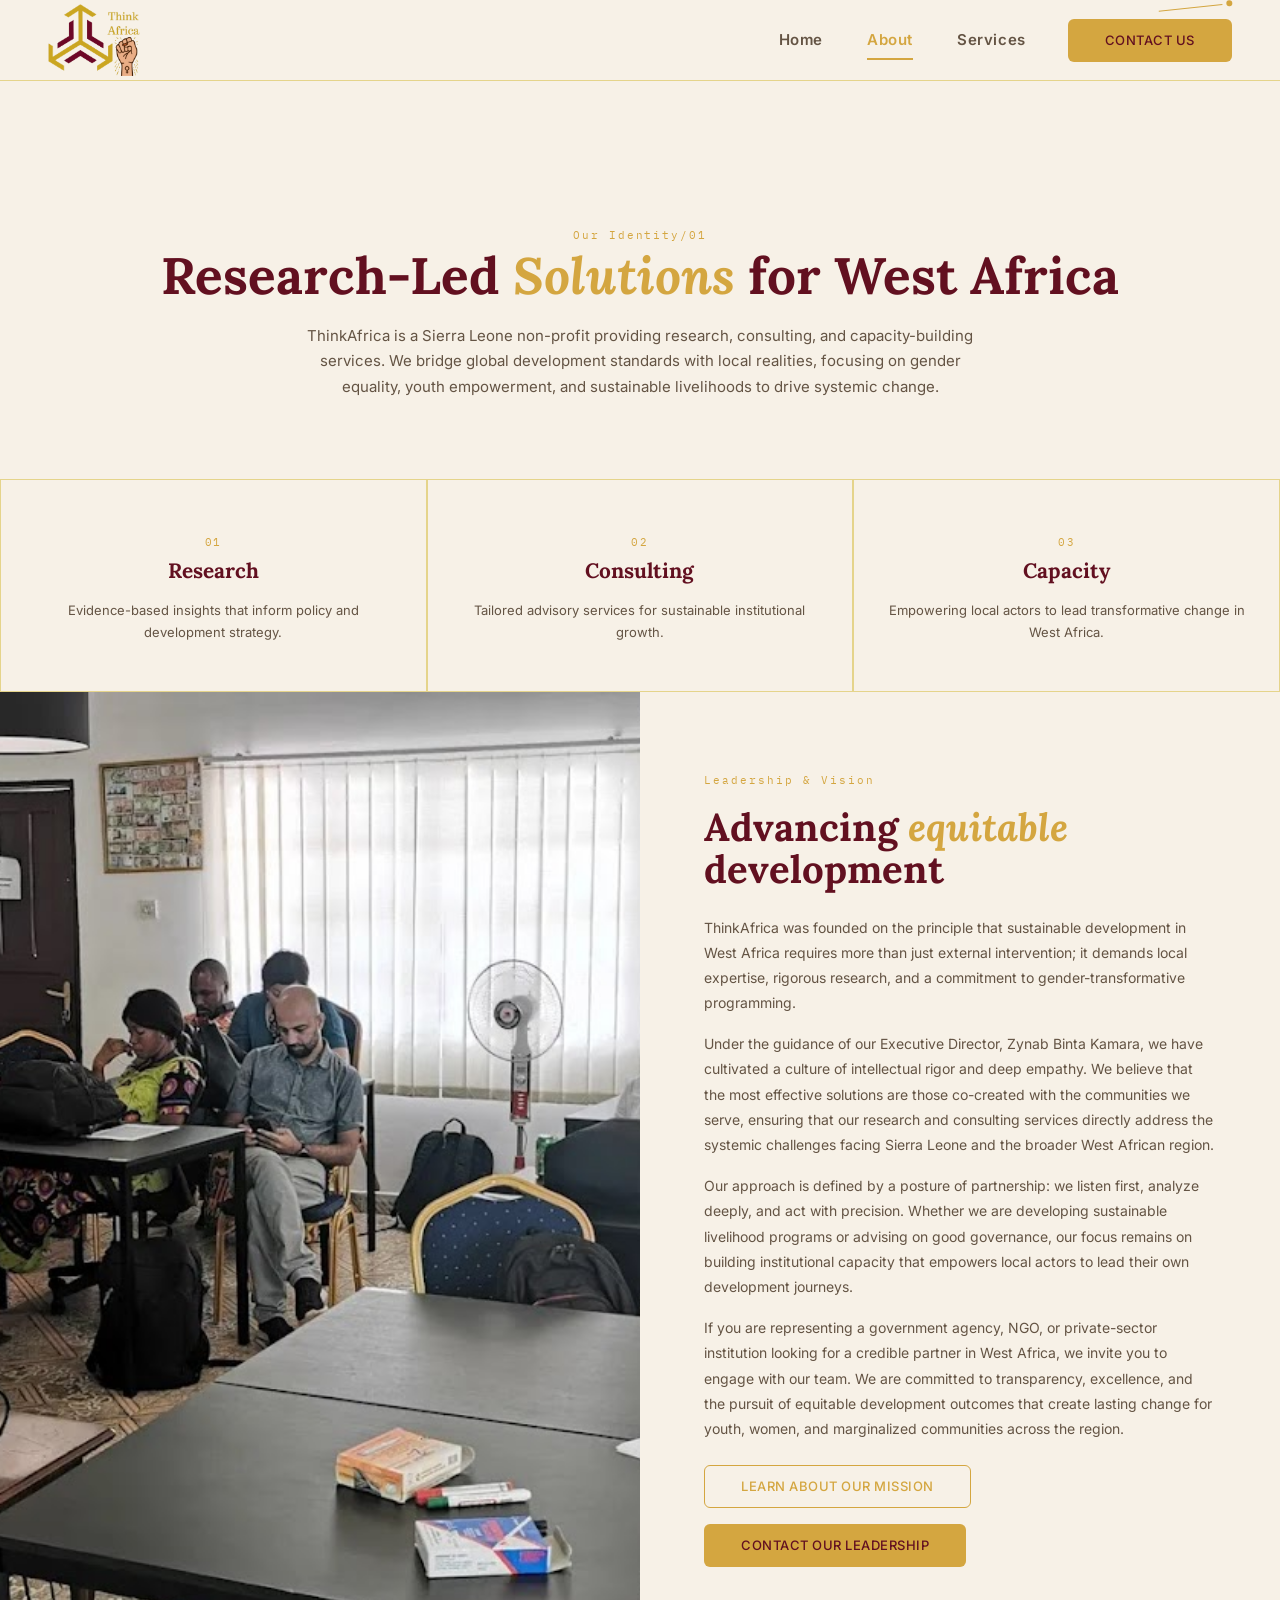
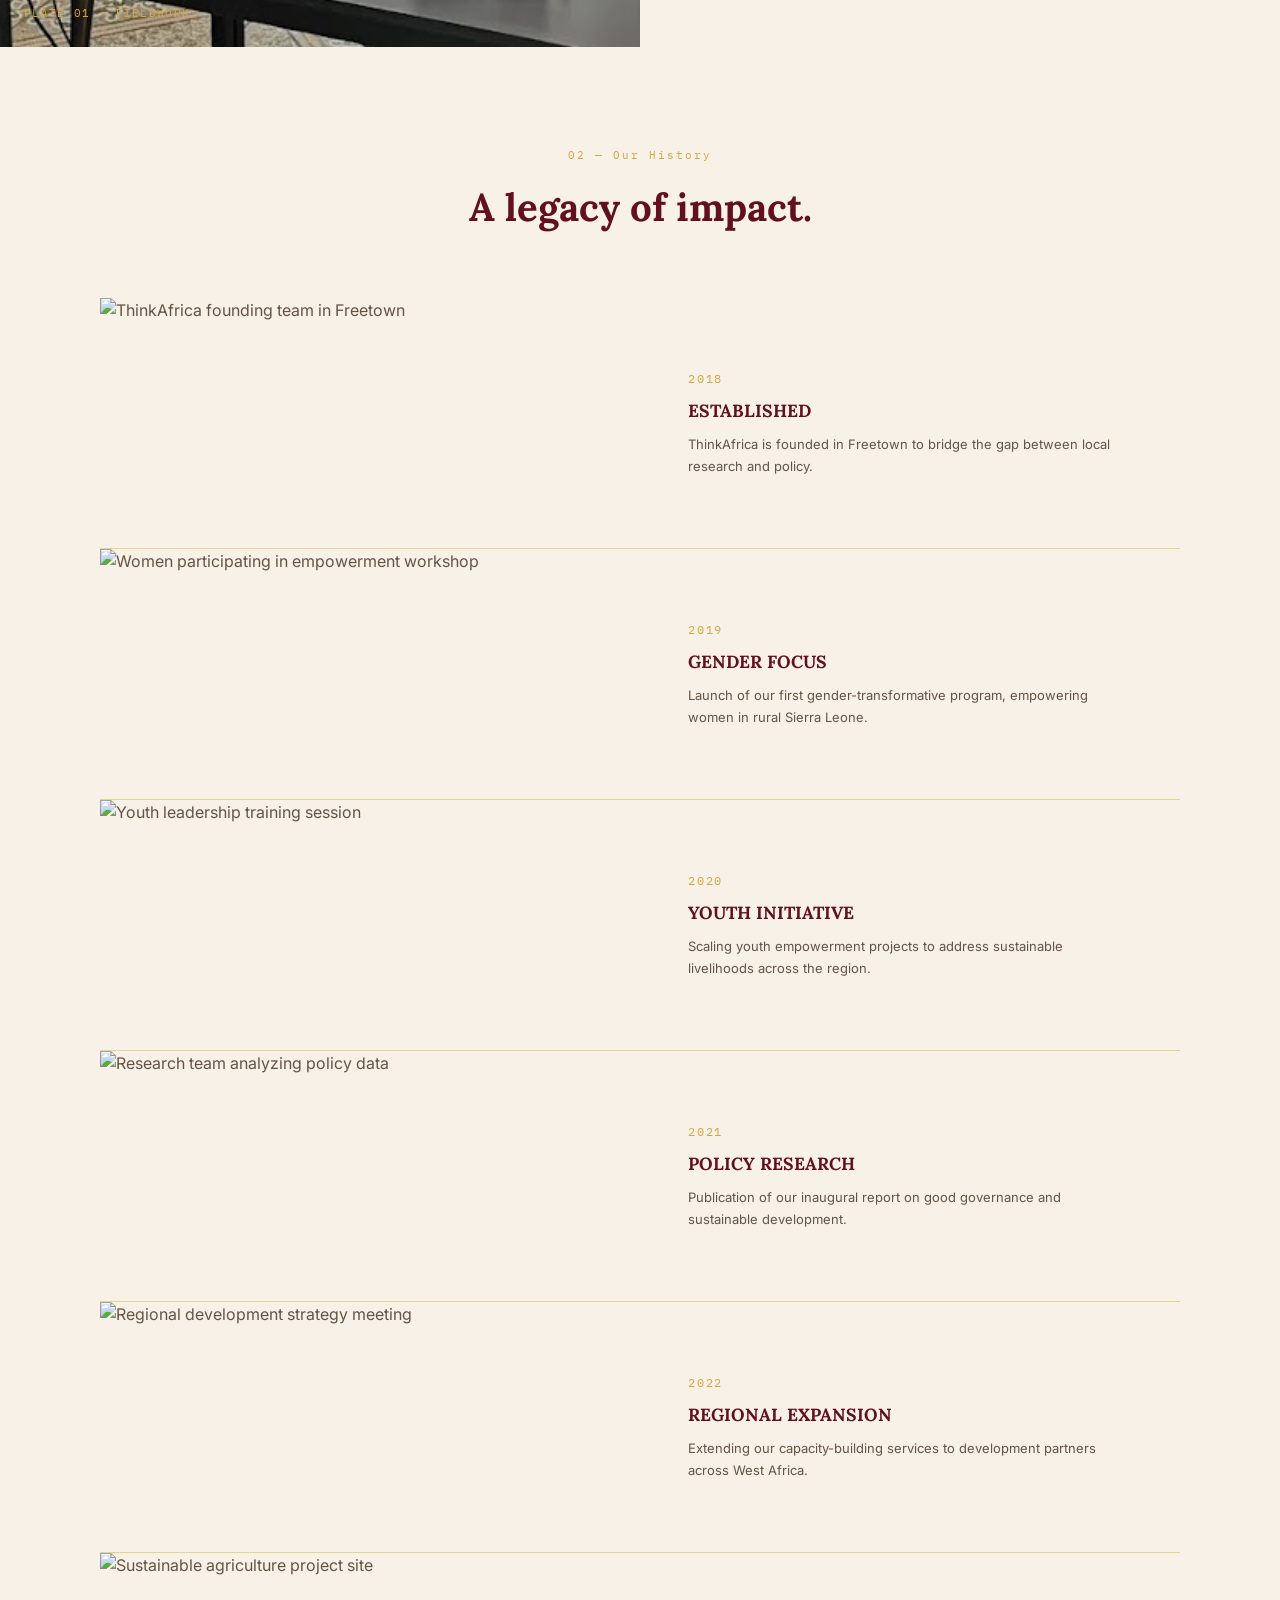
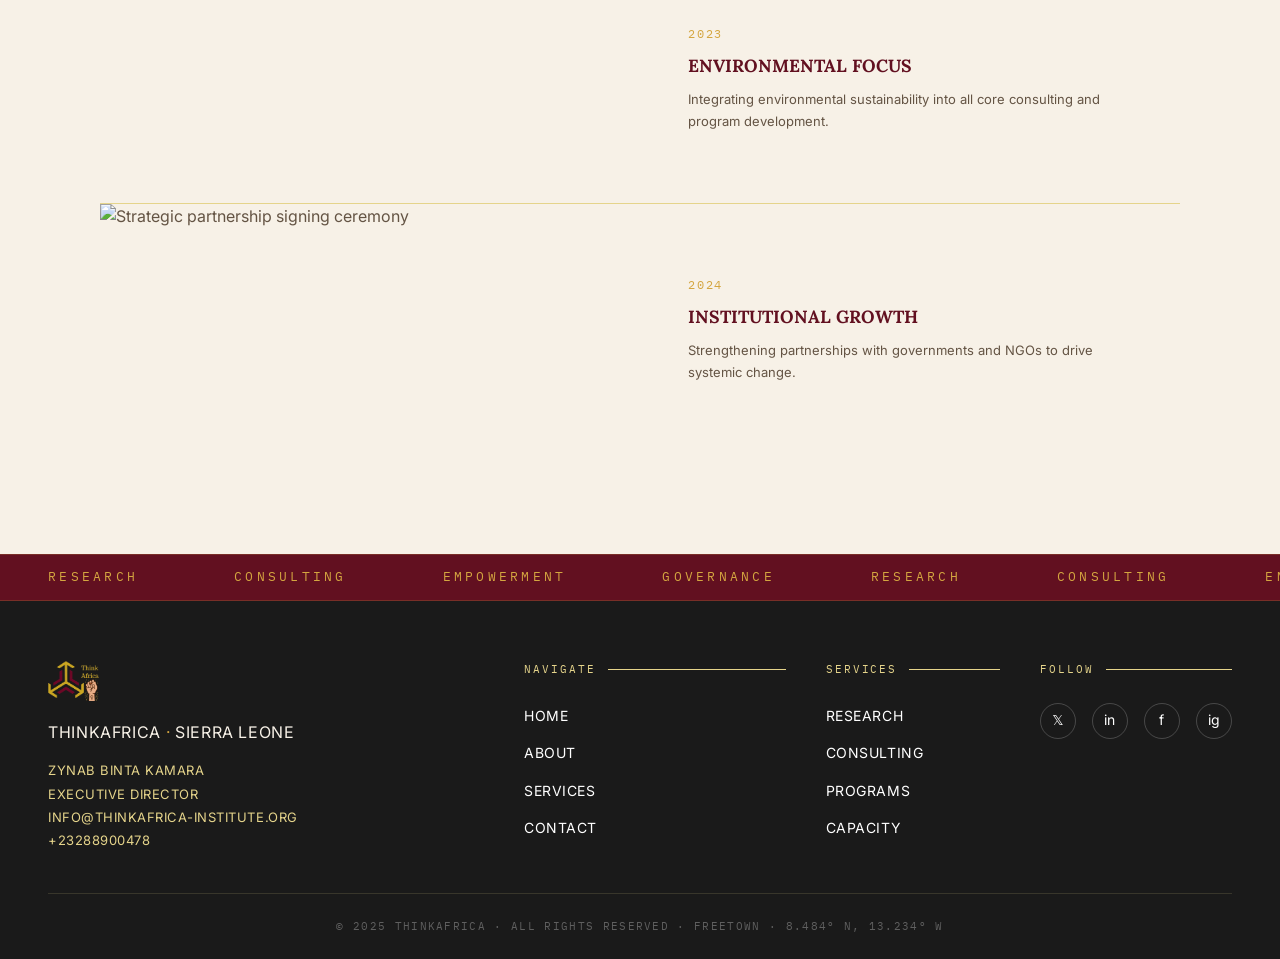
==== commit 5ea15cda: "Replace all images with local copies, remove section numbering, unify capacity building imagery" ====
--- a/about.html
+++ b/about.html
@@ -5,8 +5,7 @@
   <meta name="viewport" content="width=device-width, initial-scale=1.0">
   <title>About - ThinkAfrica</title>
   <meta name="description" content="ThinkAfrica is a Sierra Leone non-profit providing research, consulting, and capacity-building services across West Africa.">
-  <link rel="icon" type="image/png" href="https://lfx.eci.mybluehost.me/wp-content/uploads/2026/07/favicon-light.png" media="(prefers-color-scheme: light)">
-  <link rel="icon" type="image/png" href="https://lfx.eci.mybluehost.me/wp-content/uploads/2026/07/favicon-dark.png" media="(prefers-color-scheme: dark)">
+  <link rel="icon" type="image/png" href="images/logo.png">
   <link rel="preconnect" href="https://fonts.googleapis.com">
   <link rel="preconnect" href="https://fonts.gstatic.com" crossorigin>
   <link href="https://fonts.googleapis.com/css2?family=Inter:wght@400;500;600;700&family=Lora:ital,wght@0,400;0,500;0,600;0,700;1,400;1,500;1,600;1,700&family=IBM+Plex+Mono:wght@300;400;500;600;700&display=swap" rel="stylesheet">
@@ -19,7 +18,7 @@
     <div class="header-inner">
       <div class="header-logo">
         <a href="index.html" aria-label="ThinkAfrica">
-          <img src="https://lfx.eci.mybluehost.me/wp-content/uploads/2026/07/TA__2_-removebg-preview-1.png" alt="ThinkAfrica" loading="lazy">
+          <img src="images/logo.png" alt="ThinkAfrica" loading="lazy">
         </a>
         <button class="hamburger" id="hamburger" aria-label="Toggle menu">&#9776;</button>
       </div>
@@ -73,7 +72,7 @@
   <!-- DNA Section -->
   <div class="dna-section">
     <div class="dna-image">
-      <img src="https://lfx.eci.mybluehost.me/wp-content/uploads/2026/07/field_research_sierra_leone.png" alt="Researchers conducting field work in West Africa" loading="lazy">
+      <img src="images/dna-image.jpg" alt="Researchers conducting field work in West Africa" loading="lazy">
       <span class="dna-image-caption">Plate 01 &mdash; Fieldwork</span>
     </div>
     <div class="dna-content">
@@ -196,7 +195,7 @@
     <div class="footer-inner">
       <div class="footer-grid">
         <div class="footer-brand">
-          <a href="index.html"><img src="https://lfx.eci.mybluehost.me/wp-content/uploads/2026/07/TA__2_-removebg-preview-1.png" alt="ThinkAfrica" loading="lazy"></a>
+          <a href="index.html"><img src="images/logo.png" alt="ThinkAfrica" loading="lazy"></a>
           <p class="org-name">THINKAFRICA <span class="sep">&middot;</span> SIERRA LEONE</p>
           <address>
             ZYNAB BINTA KAMARA<br>
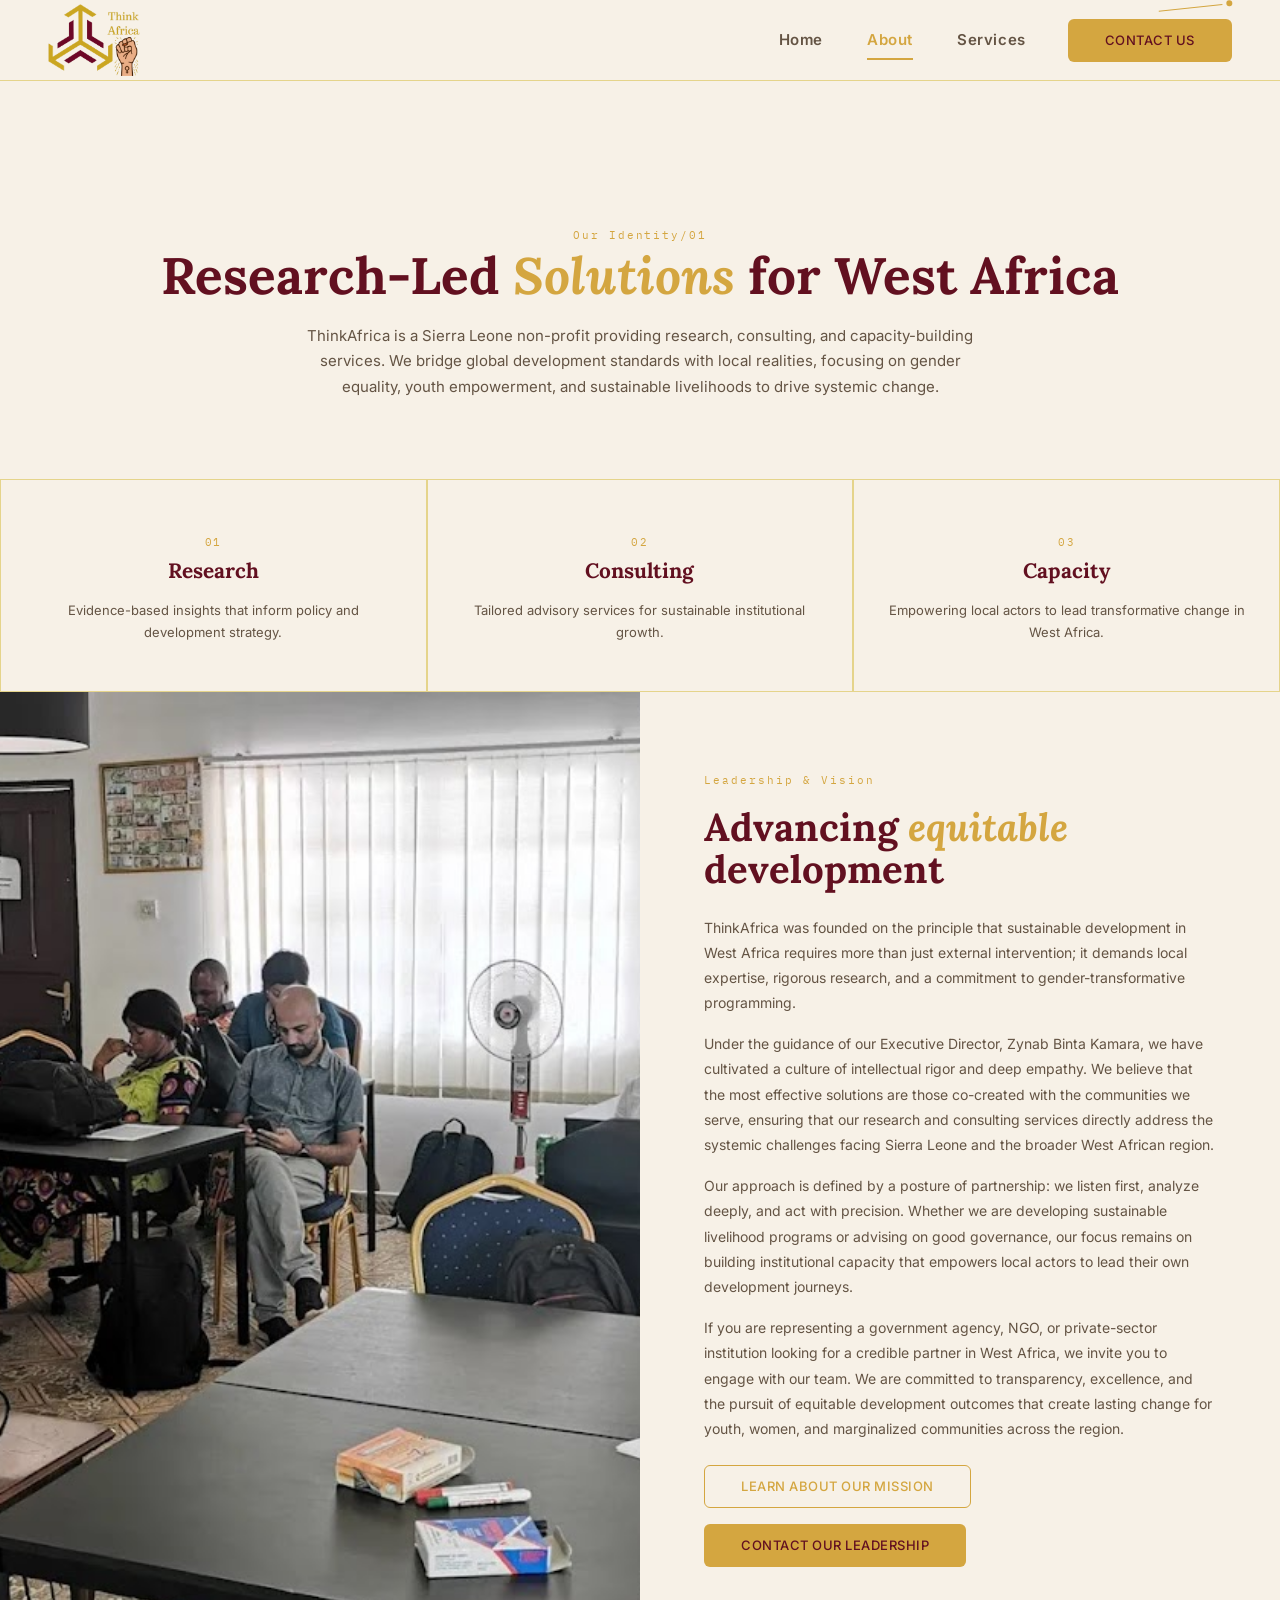
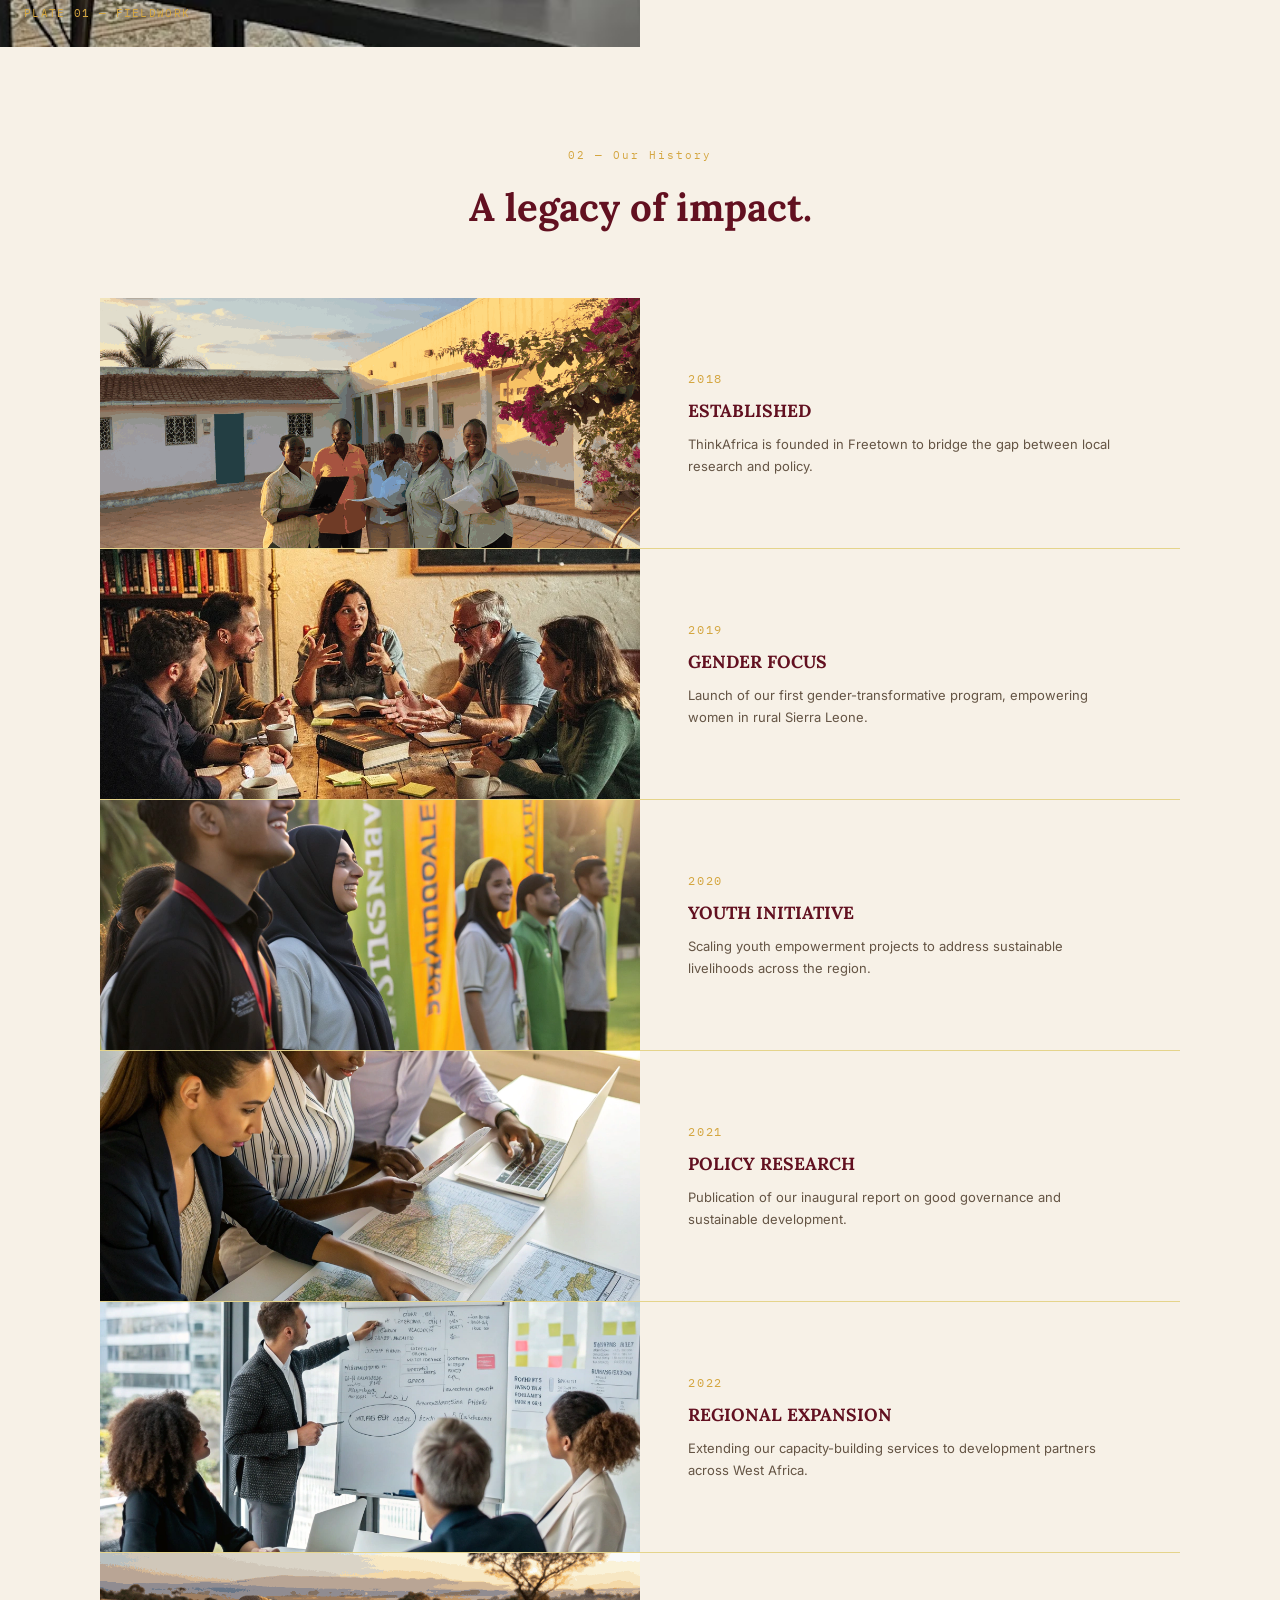
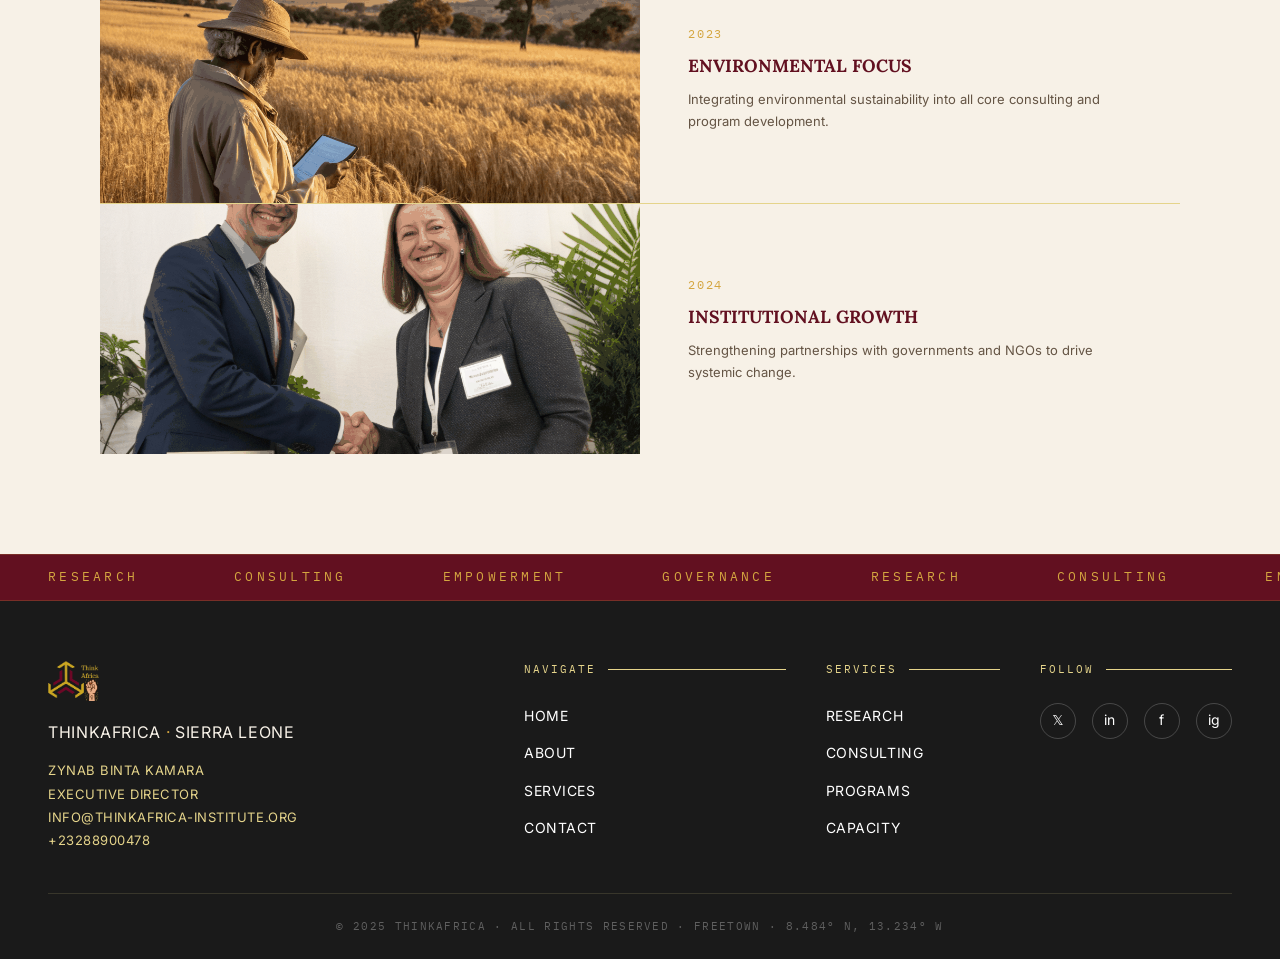
==== commit 26384abf: "Improve cross-browser/responsive display: fix mobile menu, iOS inputs, image loading, localize all i" ====
--- a/about.html
+++ b/about.html
@@ -3,12 +3,13 @@
 <head>
   <meta charset="UTF-8">
   <meta name="viewport" content="width=device-width, initial-scale=1.0">
+  <meta name="theme-color" content="#F7F1E7">
   <title>About - ThinkAfrica</title>
   <meta name="description" content="ThinkAfrica is a Sierra Leone non-profit providing research, consulting, and capacity-building services across West Africa.">
   <link rel="icon" type="image/png" href="images/logo.png">
   <link rel="preconnect" href="https://fonts.googleapis.com">
   <link rel="preconnect" href="https://fonts.gstatic.com" crossorigin>
-  <link href="https://fonts.googleapis.com/css2?family=Inter:wght@400;500;600;700&family=Lora:ital,wght@0,400;0,500;0,600;0,700;1,400;1,500;1,600;1,700&family=IBM+Plex+Mono:wght@300;400;500;600;700&display=swap" rel="stylesheet">
+  <link href="https://fonts.googleapis.com/css2?family=Inter:wght@400;500;600;700&family=Lora:ital,wght@0,400..700;1,400..700&family=IBM+Plex+Mono:wght@300;400;500;600;700&display=swap" rel="stylesheet">
   <link rel="stylesheet" href="styles.css">
 </head>
 <body>
@@ -18,7 +19,7 @@
     <div class="header-inner">
       <div class="header-logo">
         <a href="index.html" aria-label="ThinkAfrica">
-          <img src="images/logo.png" alt="ThinkAfrica" loading="lazy">
+          <img src="images/logo.png" alt="ThinkAfrica">
         </a>
         <button class="hamburger" id="hamburger" aria-label="Toggle menu">&#9776;</button>
       </div>
@@ -99,7 +100,7 @@
     <div class="timeline-grid">
       <div class="timeline-item">
         <div class="timeline-image">
-          <img src="https://lfx.eci.mybluehost.me/wp-content/uploads/2026/07/founding_moment.png" alt="ThinkAfrica founding team in Freetown" loading="lazy">
+          <img src="images/timeline-founding.png" alt="ThinkAfrica founding team in Freetown" loading="lazy">
         </div>
         <div class="timeline-text">
           <span class="year">2018</span>
@@ -110,7 +111,7 @@
 
       <div class="timeline-item">
         <div class="timeline-image">
-          <img src="https://lfx.eci.mybluehost.me/wp-content/uploads/2026/07/gender_empowerment.webp" alt="Women participating in empowerment workshop" loading="lazy">
+          <img src="images/timeline-gender.webp" alt="Women participating in empowerment workshop" loading="lazy">
         </div>
         <div class="timeline-text">
           <span class="year">2019</span>
@@ -121,7 +122,7 @@
 
       <div class="timeline-item">
         <div class="timeline-image">
-          <img src="https://lfx.eci.mybluehost.me/wp-content/uploads/2026/07/youth_empowerment.png" alt="Youth leadership training session" loading="lazy">
+          <img src="images/timeline-youth.webp" alt="Youth leadership training session" loading="lazy">
         </div>
         <div class="timeline-text">
           <span class="year">2020</span>
@@ -132,7 +133,7 @@
 
       <div class="timeline-item">
         <div class="timeline-image">
-          <img src="https://lfx.eci.mybluehost.me/wp-content/uploads/2026/07/policy_research.png" alt="Research team analyzing policy data" loading="lazy">
+          <img src="images/timeline-policy.webp" alt="Research team analyzing policy data" loading="lazy">
         </div>
         <div class="timeline-text">
           <span class="year">2021</span>
@@ -143,7 +144,7 @@
 
       <div class="timeline-item">
         <div class="timeline-image">
-          <img src="https://lfx.eci.mybluehost.me/wp-content/uploads/2026/07/regional_expansion.png" alt="Regional development strategy meeting" loading="lazy">
+          <img src="images/timeline-regional.webp" alt="Regional development strategy meeting" loading="lazy">
         </div>
         <div class="timeline-text">
           <span class="year">2022</span>
@@ -154,7 +155,7 @@
 
       <div class="timeline-item">
         <div class="timeline-image">
-          <img src="https://lfx.eci.mybluehost.me/wp-content/uploads/2026/07/environmental_sustainability.png" alt="Sustainable agriculture project site" loading="lazy">
+          <img src="images/timeline-environment.png" alt="Sustainable agriculture project site" loading="lazy">
         </div>
         <div class="timeline-text">
           <span class="year">2023</span>
@@ -165,7 +166,7 @@
 
       <div class="timeline-item">
         <div class="timeline-image">
-          <img src="https://lfx.eci.mybluehost.me/wp-content/uploads/2026/07/institutional_growth.png" alt="Strategic partnership signing ceremony" loading="lazy">
+          <img src="images/timeline-growth.png" alt="Strategic partnership signing ceremony" loading="lazy">
         </div>
         <div class="timeline-text">
           <span class="year">2024</span>
--- a/styles.css
+++ b/styles.css
@@ -20,6 +20,8 @@
 
 html {
   scroll-behavior: smooth;
+  -webkit-text-size-adjust: 100%;
+  text-size-adjust: 100%;
 }
 
 body {
@@ -29,6 +31,7 @@
   line-height: 1.6;
   overflow-x: hidden;
   -webkit-font-smoothing: antialiased;
+  -moz-osx-font-smoothing: grayscale;
 }
 
 img {
@@ -656,6 +659,13 @@
   position: relative;
   overflow: hidden;
   min-height: 400px;
+  aspect-ratio: 4/3;
+}
+
+@media (min-width: 768px) {
+  .dna-image {
+    aspect-ratio: auto;
+  }
 }
 
 .dna-image img {
@@ -856,11 +866,13 @@
   position: relative;
   overflow: hidden;
   min-height: 350px;
+  aspect-ratio: 4/3;
   order: 2;
 }
 
 @media (min-width: 768px) {
   .cta-image {
+    aspect-ratio: auto;
     order: 2;
   }
 }
@@ -1257,6 +1269,13 @@
   position: relative;
   min-height: 250px;
   overflow: hidden;
+  aspect-ratio: 4/3;
+}
+
+@media (min-width: 768px) {
+  .timeline-image {
+    aspect-ratio: auto;
+  }
 }
 
 .timeline-image img {
@@ -1384,6 +1403,13 @@
   position: relative;
   min-height: 350px;
   overflow: hidden;
+  aspect-ratio: 4/3;
+}
+
+@media (min-width: 768px) {
+  .service-image {
+    aspect-ratio: auto;
+  }
 }
 
 .service-image img {
@@ -1668,7 +1694,7 @@
   width: 100%;
   padding: 12px 16px;
   font-family: var(--font-sans);
-  font-size: 14px;
+  font-size: 16px;
   color: var(--brown);
   background: #fff;
   border: 1.5px solid var(--border-gold);
@@ -1845,7 +1871,11 @@
   font-size: 24px;
   cursor: pointer;
   color: var(--brown);
-  padding: 4px;
+  padding: 10px 12px;
+  min-width: 44px;
+  min-height: 44px;
+  align-items: center;
+  justify-content: center;
 }
 
 @media (min-width: 768px) {
@@ -1855,7 +1885,7 @@
 }
 
 .mobile-menu {
-  display: none;
+  display: flex;
   position: fixed;
   top: 64px;
   left: 0;
@@ -1868,6 +1898,16 @@
   gap: 40px;
   z-index: 49;
   border-bottom: 1px solid var(--border-gold);
+  opacity: 0;
+  visibility: hidden;
+  transform: translateY(-8px);
+  transition: opacity 0.25s ease, visibility 0.25s ease, transform 0.25s ease;
+}
+
+.mobile-menu.open {
+  opacity: 1;
+  visibility: visible;
+  transform: translateY(0);
 }
 
 .mobile-menu a {
@@ -1877,6 +1917,10 @@
   color: var(--brown);
   letter-spacing: 0.06em;
   transition: color 0.2s;
+  padding: 12px 24px;
+  min-height: 48px;
+  display: flex;
+  align-items: center;
 }
 
 .mobile-menu a:hover {
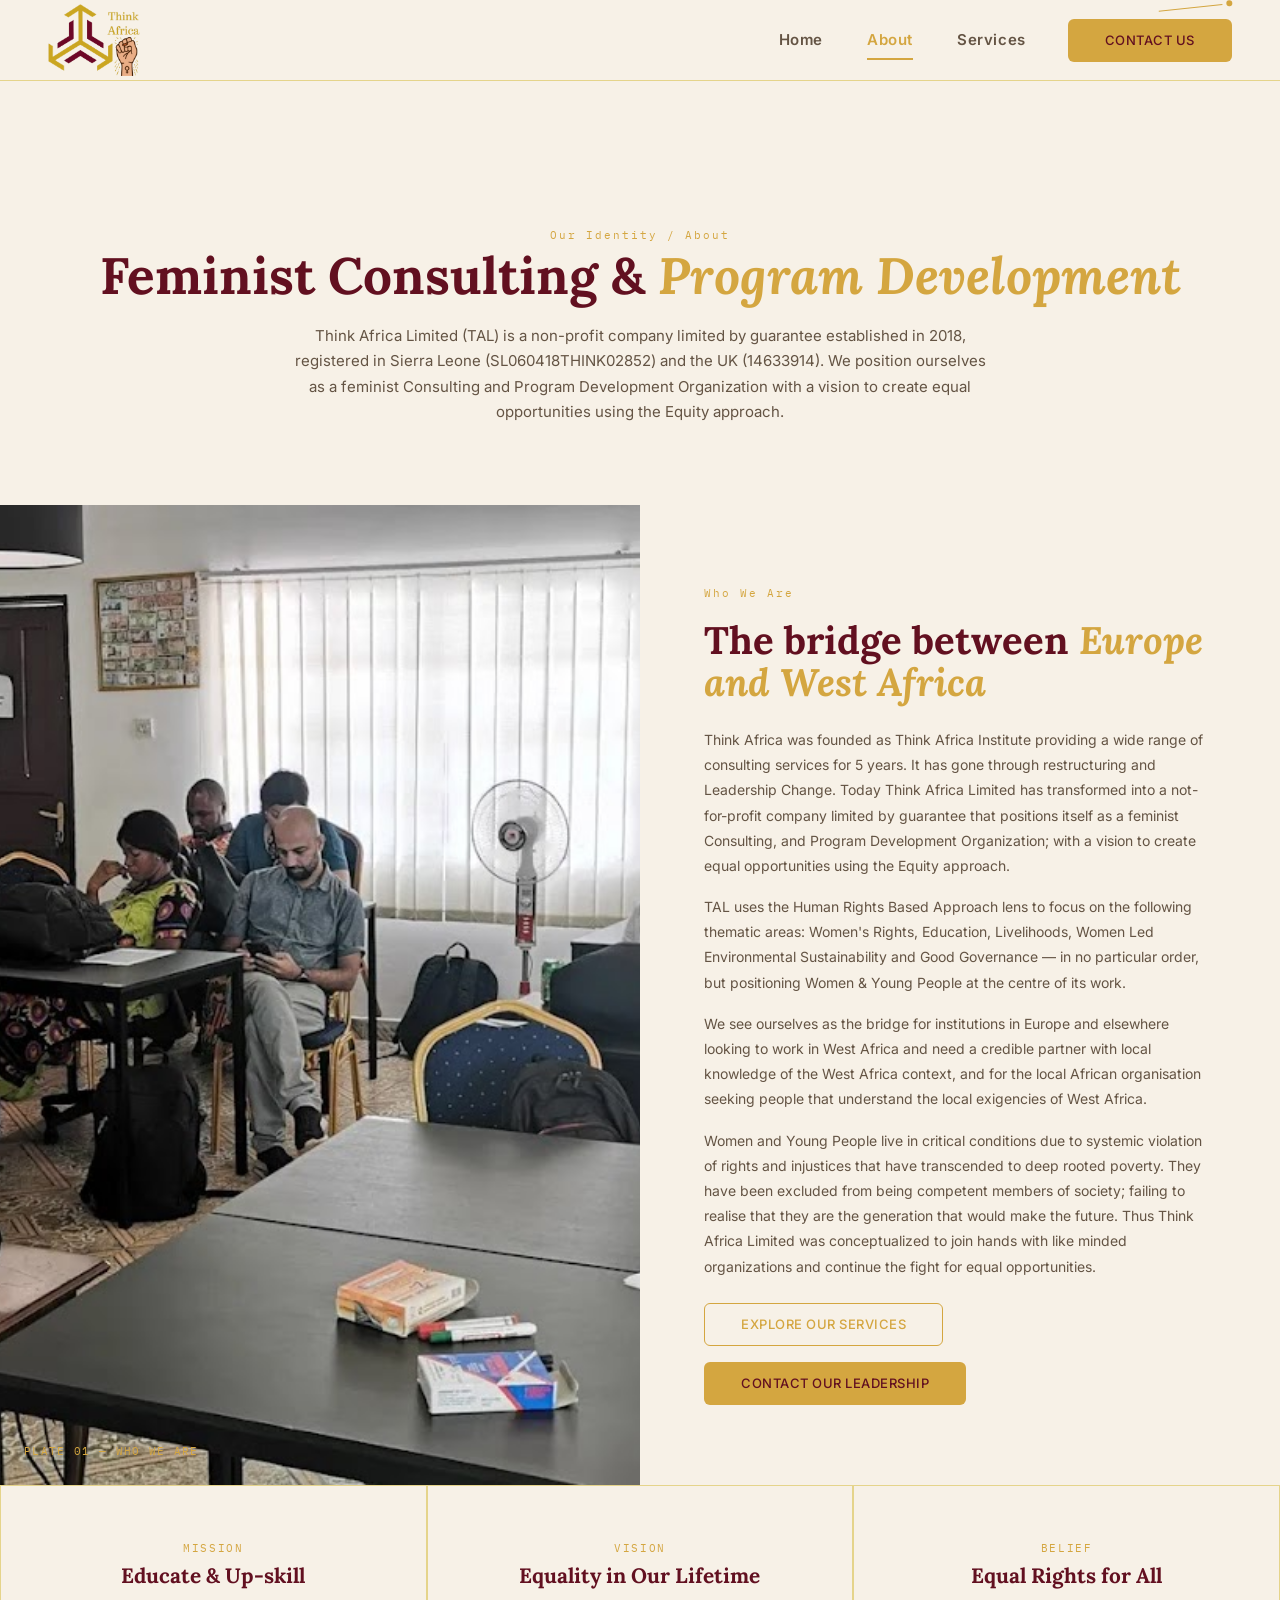
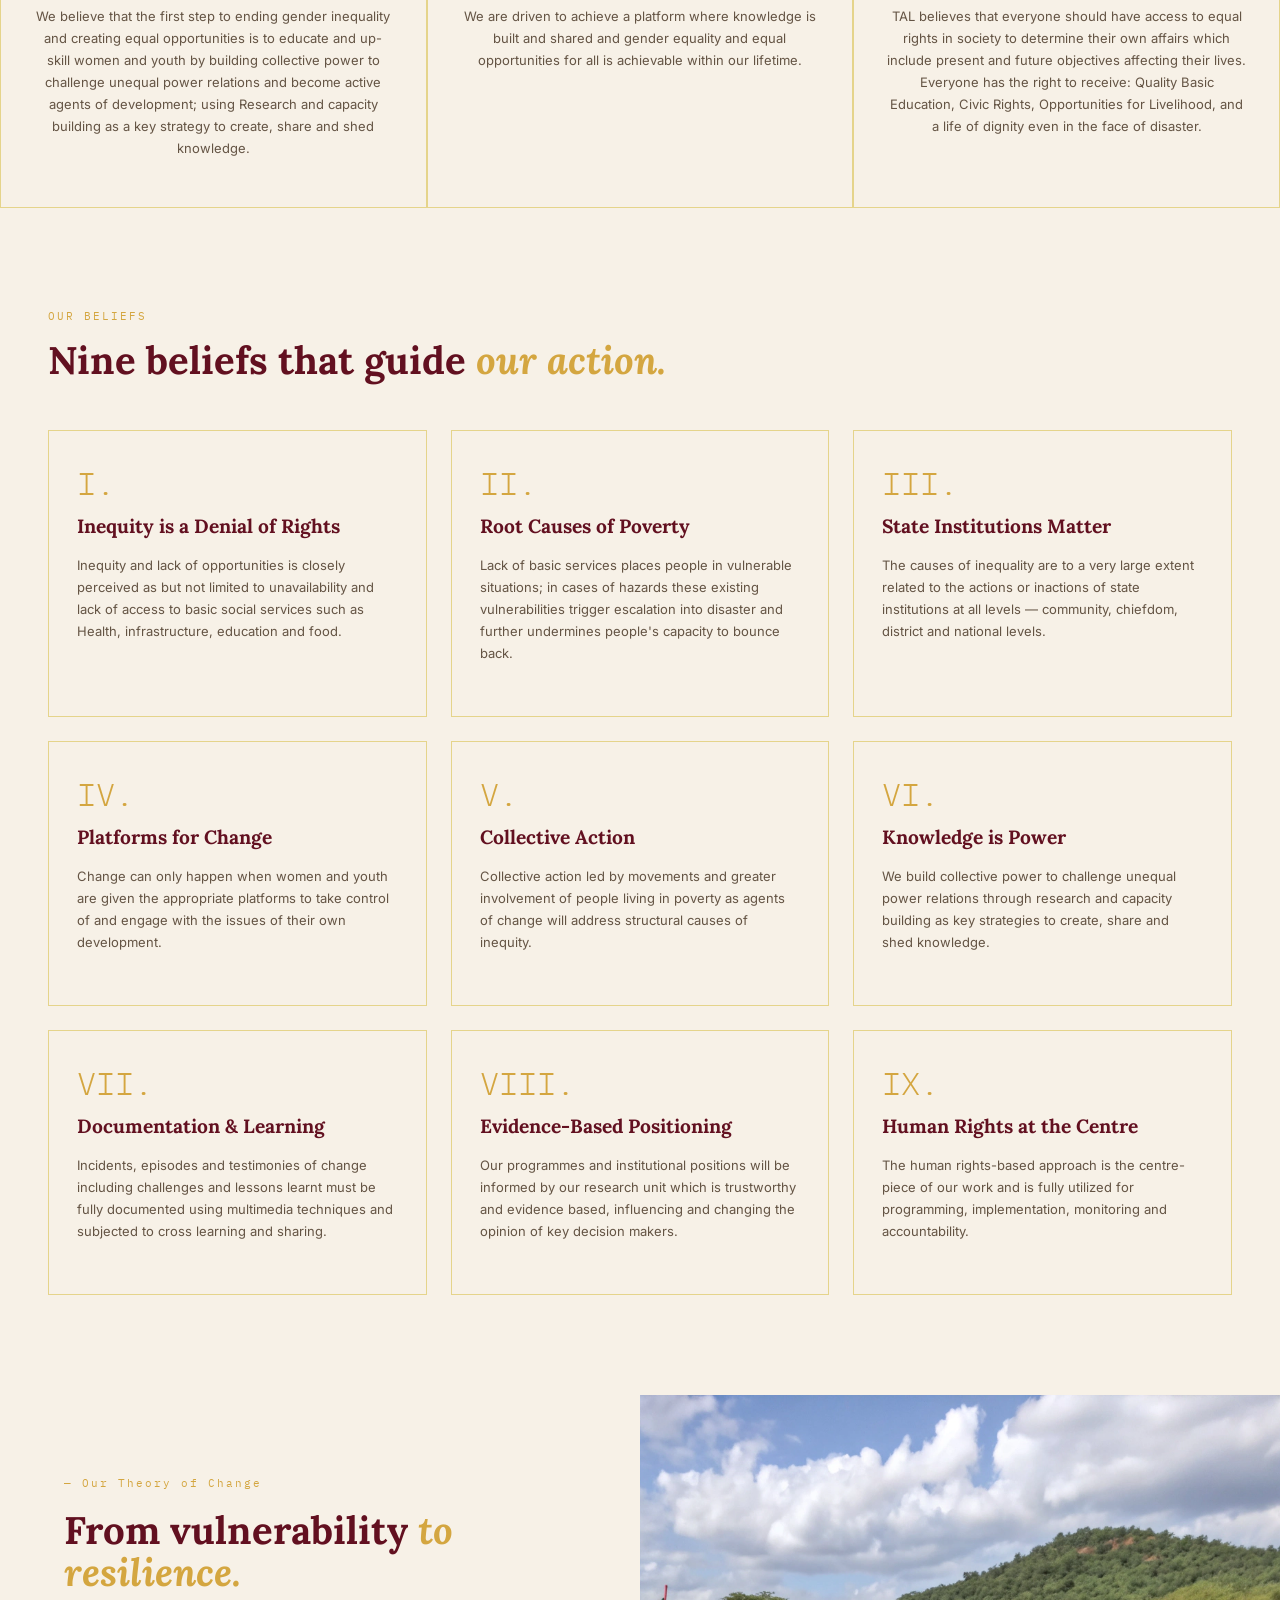
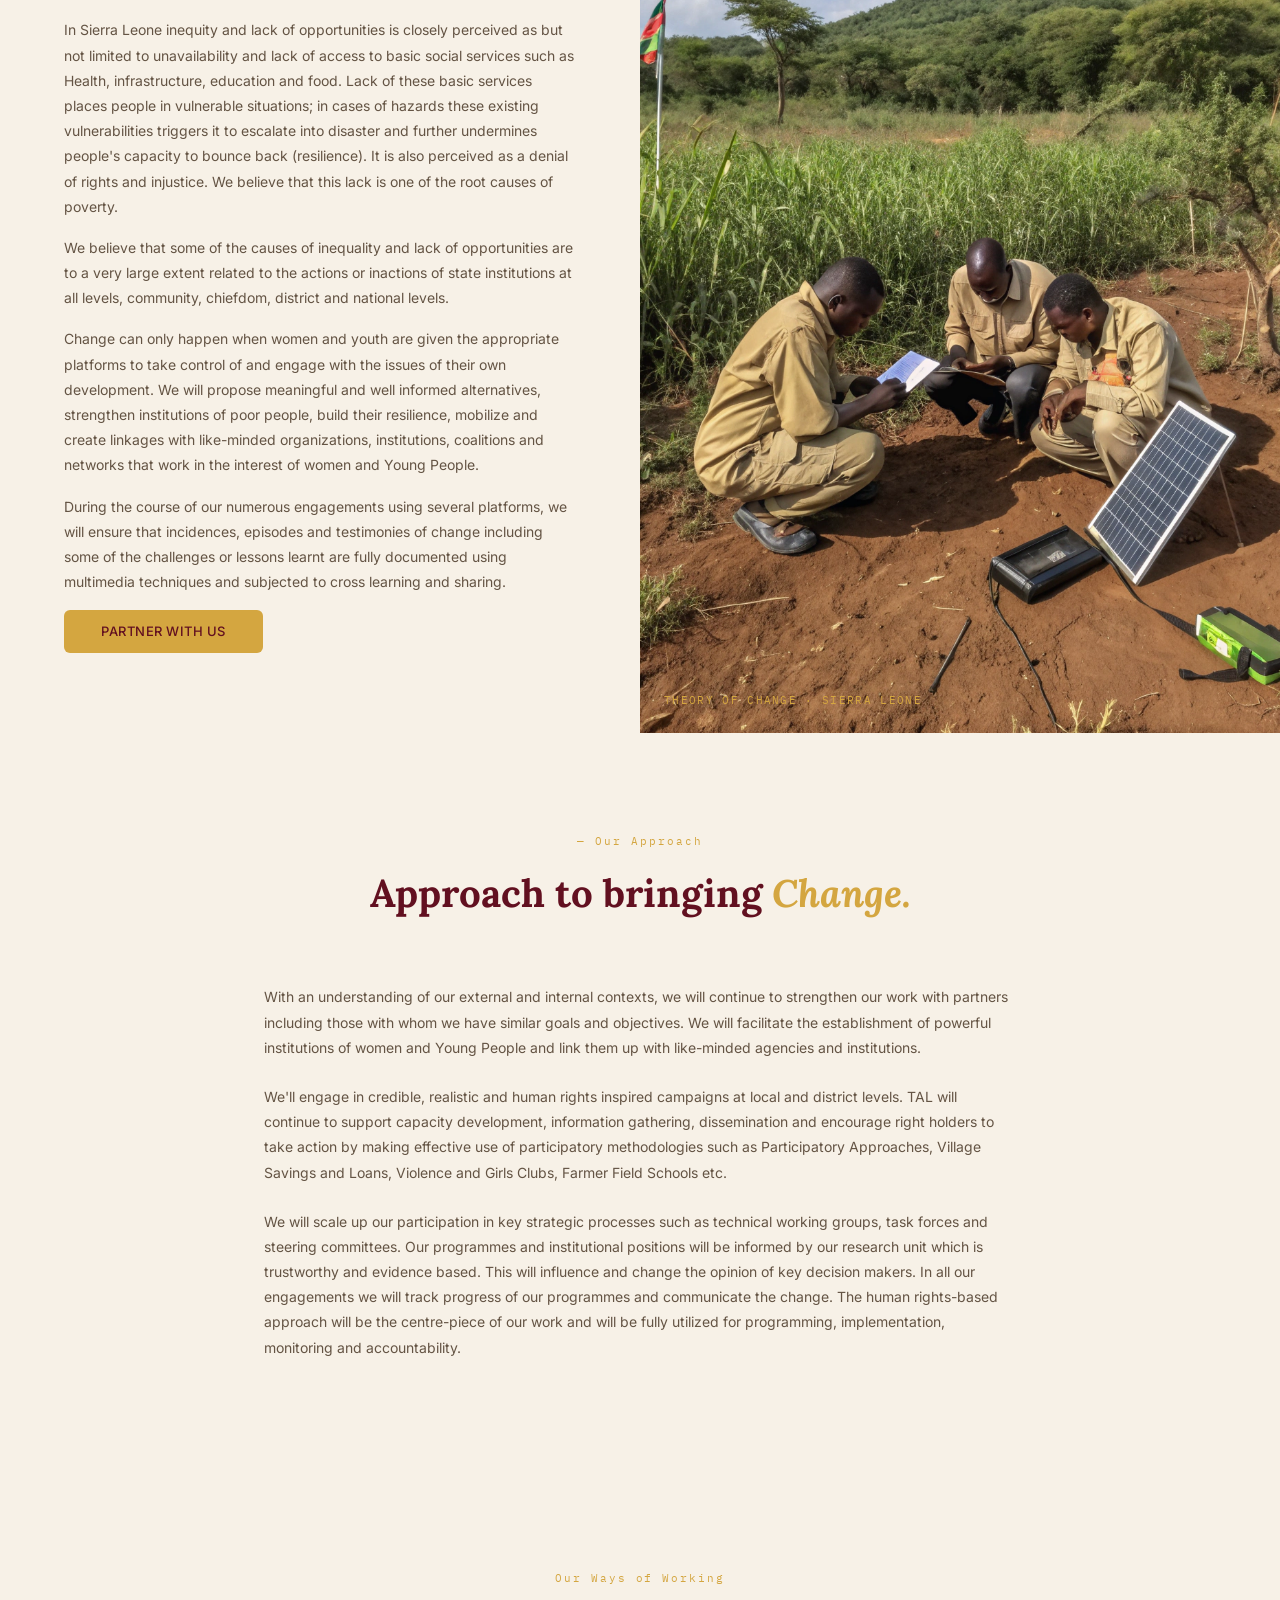
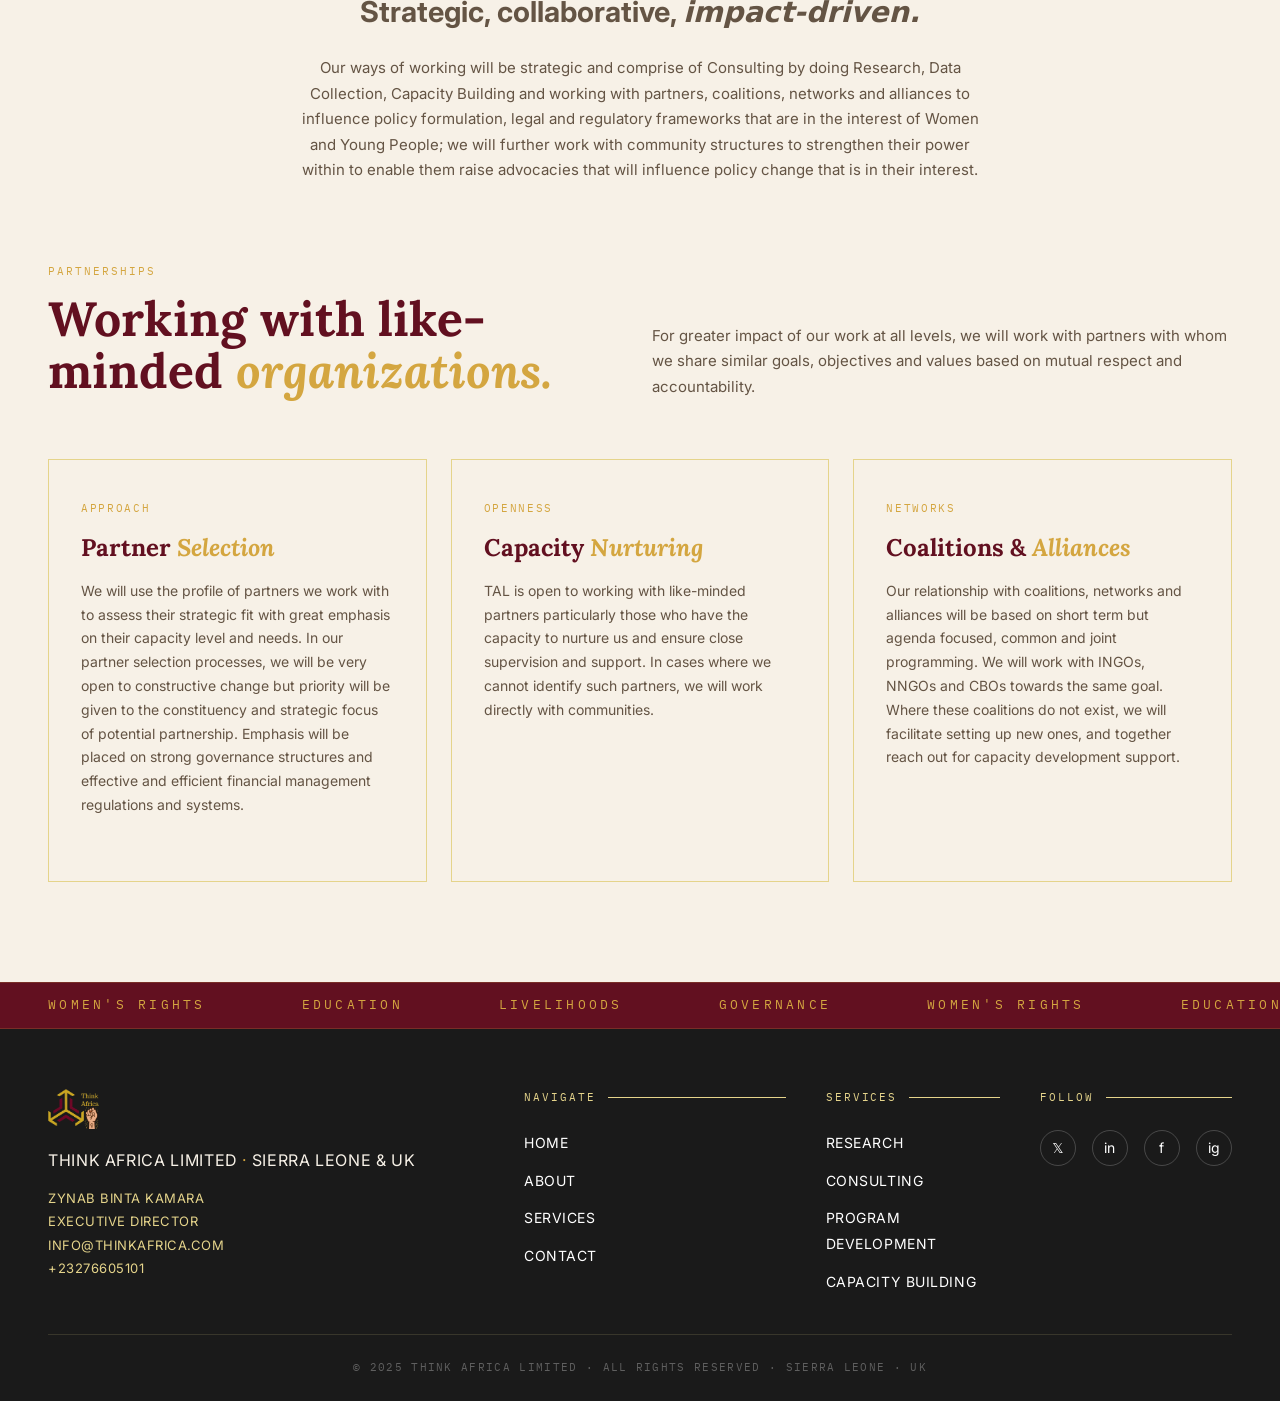
==== commit 0feefad4: "Rebrand site to Think Africa Limited (TAL) with new organizational identity, mission, values, priori" ====
--- a/about.html
+++ b/about.html
@@ -4,8 +4,8 @@
   <meta charset="UTF-8">
   <meta name="viewport" content="width=device-width, initial-scale=1.0">
   <meta name="theme-color" content="#F7F1E7">
-  <title>About - ThinkAfrica</title>
-  <meta name="description" content="ThinkAfrica is a Sierra Leone non-profit providing research, consulting, and capacity-building services across West Africa.">
+  <title>About - Think Africa Limited</title>
+  <meta name="description" content="Think Africa Limited (TAL) is a feminist consulting and program development organization established in 2018, registered in Sierra Leone and the UK.">
   <link rel="icon" type="image/png" href="images/logo.png">
   <link rel="preconnect" href="https://fonts.googleapis.com">
   <link rel="preconnect" href="https://fonts.gstatic.com" crossorigin>
@@ -18,10 +18,12 @@
   <header class="site-header" id="siteHeader">
     <div class="header-inner">
       <div class="header-logo">
-        <a href="index.html" aria-label="ThinkAfrica">
-          <img src="images/logo.png" alt="ThinkAfrica">
+        <a href="index.html" aria-label="Think Africa Limited">
+          <img src="images/logo.png" alt="Think Africa Limited">
         </a>
-        <button class="hamburger" id="hamburger" aria-label="Toggle menu">&#9776;</button>
+        <button class="hamburger" id="hamburger" aria-label="Toggle menu">
+          <span></span><span></span><span></span>
+        </button>
       </div>
       <nav class="header-nav" id="desktopNav">
         <a href="index.html" class="nav-link">Home</a>
@@ -46,133 +48,166 @@
 
   <!-- Page Hero -->
   <div class="page-hero-sm">
-    <span class="page-label">Our Identity/01</span>
-    <h1>Research-Led <em>Solutions</em> for West Africa</h1>
-    <p>ThinkAfrica is a Sierra Leone non-profit providing research, consulting, and capacity-building services. We bridge global development standards with local realities, focusing on gender equality, youth empowerment, and sustainable livelihoods to drive systemic change.</p>
-  </div>
-
-  <!-- Three Pillars -->
+    <span class="page-label">Our Identity / About</span>
+    <h1>Feminist Consulting &amp; <em>Program Development</em></h1>
+    <p>Think Africa Limited (TAL) is a non-profit company limited by guarantee established in 2018, registered in Sierra Leone (SL060418THINK02852) and the UK (14633914). We position ourselves as a feminist Consulting and Program Development Organization with a vision to create equal opportunities using the Equity approach.</p>
+  </div>
+
+  <!-- Who We Are Section -->
+  <div class="dna-section">
+    <div class="dna-image">
+      <img src="images/dna-image.jpg" alt="Think Africa Limited team" loading="lazy">
+      <span class="dna-image-caption">Plate 01 &mdash; Who We Are</span>
+    </div>
+    <div class="dna-content">
+      <span class="dna-label">Who We Are</span>
+      <h2>The bridge between <em>Europe and West Africa</em></h2>
+      <p>Think Africa was founded as Think Africa Institute providing a wide range of consulting services for 5 years. It has gone through restructuring and Leadership Change. Today Think Africa Limited has transformed into a not-for-profit company limited by guarantee that positions itself as a feminist Consulting, and Program Development Organization; with a vision to create equal opportunities using the Equity approach.</p>
+      <p>TAL uses the Human Rights Based Approach lens to focus on the following thematic areas: Women's Rights, Education, Livelihoods, Women Led Environmental Sustainability and Good Governance — in no particular order, but positioning Women &amp; Young People at the centre of its work.</p>
+      <p>We see ourselves as the bridge for institutions in Europe and elsewhere looking to work in West Africa and need a credible partner with local knowledge of the West Africa context, and for the local African organisation seeking people that understand the local exigencies of West Africa.</p>
+      <p>Women and Young People live in critical conditions due to systemic violation of rights and injustices that have transcended to deep rooted poverty. They have been excluded from being competent members of society; failing to realise that they are the generation that would make the future. Thus Think Africa Limited was conceptualized to join hands with like minded organizations and continue the fight for equal opportunities.</p>
+      <div style="display:flex;gap:16px;flex-wrap:wrap;margin-top:24px;">
+        <a href="services.html" class="btn btn-outline">Explore our services</a>
+        <a href="contact.html" class="btn btn-gold">Contact our leadership</a>
+      </div>
+    </div>
+  </div>
+
+  <!-- Mission & Vision -->
   <div class="three-pillars">
     <div class="pillar-item">
-      <span class="num">01</span>
-      <h3>Research</h3>
-      <p>Evidence-based insights that inform policy and development strategy.</p>
+      <span class="num">MISSION</span>
+      <h3>Educate &amp; Up-skill</h3>
+      <p>We believe that the first step to ending gender inequality and creating equal opportunities is to educate and up-skill women and youth by building collective power to challenge unequal power relations and become active agents of development; using Research and capacity building as a key strategy to create, share and shed knowledge.</p>
     </div>
     <div class="pillar-item">
-      <span class="num">02</span>
-      <h3>Consulting</h3>
-      <p>Tailored advisory services for sustainable institutional growth.</p>
+      <span class="num">VISION</span>
+      <h3>Equality in Our Lifetime</h3>
+      <p>We are driven to achieve a platform where knowledge is built and shared and gender equality and equal opportunities for all is achievable within our lifetime.</p>
     </div>
     <div class="pillar-item">
-      <span class="num">03</span>
-      <h3>Capacity</h3>
-      <p>Empowering local actors to lead transformative change in West Africa.</p>
-    </div>
-  </div>
-
-  <!-- DNA Section -->
+      <span class="num">BELIEF</span>
+      <h3>Equal Rights for All</h3>
+      <p>TAL believes that everyone should have access to equal rights in society to determine their own affairs which include present and future objectives affecting their lives. Everyone has the right to receive: Quality Basic Education, Civic Rights, Opportunities for Livelihood, and a life of dignity even in the face of disaster.</p>
+    </div>
+  </div>
+
+  <!-- Our Beliefs -->
+  <div class="expertise">
+    <span class="section-label">Our Beliefs</span>
+    <h2>Nine beliefs that guide <em>our action.</em></h2>
+    <div class="expertise-grid">
+      <div class="expertise-card">
+        <span class="numeral">I.</span>
+        <h3>Inequity is a Denial of Rights</h3>
+        <p>Inequity and lack of opportunities is closely perceived as but not limited to unavailability and lack of access to basic social services such as Health, infrastructure, education and food.</p>
+      </div>
+      <div class="expertise-card">
+        <span class="numeral">II.</span>
+        <h3>Root Causes of Poverty</h3>
+        <p>Lack of basic services places people in vulnerable situations; in cases of hazards these existing vulnerabilities trigger escalation into disaster and further undermines people's capacity to bounce back.</p>
+      </div>
+      <div class="expertise-card">
+        <span class="numeral">III.</span>
+        <h3>State Institutions Matter</h3>
+        <p>The causes of inequality are to a very large extent related to the actions or inactions of state institutions at all levels — community, chiefdom, district and national levels.</p>
+      </div>
+      <div class="expertise-card">
+        <span class="numeral">IV.</span>
+        <h3>Platforms for Change</h3>
+        <p>Change can only happen when women and youth are given the appropriate platforms to take control of and engage with the issues of their own development.</p>
+      </div>
+      <div class="expertise-card">
+        <span class="numeral">V.</span>
+        <h3>Collective Action</h3>
+        <p>Collective action led by movements and greater involvement of people living in poverty as agents of change will address structural causes of inequity.</p>
+      </div>
+      <div class="expertise-card">
+        <span class="numeral">VI.</span>
+        <h3>Knowledge is Power</h3>
+        <p>We build collective power to challenge unequal power relations through research and capacity building as key strategies to create, share and shed knowledge.</p>
+      </div>
+      <div class="expertise-card">
+        <span class="numeral">VII.</span>
+        <h3>Documentation &amp; Learning</h3>
+        <p>Incidents, episodes and testimonies of change including challenges and lessons learnt must be fully documented using multimedia techniques and subjected to cross learning and sharing.</p>
+      </div>
+      <div class="expertise-card">
+        <span class="numeral">VIII.</span>
+        <h3>Evidence-Based Positioning</h3>
+        <p>Our programmes and institutional positions will be informed by our research unit which is trustworthy and evidence based, influencing and changing the opinion of key decision makers.</p>
+      </div>
+      <div class="expertise-card">
+        <span class="numeral">IX.</span>
+        <h3>Human Rights at the Centre</h3>
+        <p>The human rights-based approach is the centre-piece of our work and is fully utilized for programming, implementation, monitoring and accountability.</p>
+      </div>
+    </div>
+  </div>
+
+  <!-- Theory of Change -->
   <div class="dna-section">
+    <div class="dna-content">
+      <span class="dna-label">— Our Theory of Change</span>
+      <h2>From vulnerability <em>to resilience.</em></h2>
+      <p>In Sierra Leone inequity and lack of opportunities is closely perceived as but not limited to unavailability and lack of access to basic social services such as Health, infrastructure, education and food. Lack of these basic services places people in vulnerable situations; in cases of hazards these existing vulnerabilities triggers it to escalate into disaster and further undermines people's capacity to bounce back (resilience). It is also perceived as a denial of rights and injustice. We believe that this lack is one of the root causes of poverty.</p>
+      <p>We believe that some of the causes of inequality and lack of opportunities are to a very large extent related to the actions or inactions of state institutions at all levels, community, chiefdom, district and national levels.</p>
+      <p>Change can only happen when women and youth are given the appropriate platforms to take control of and engage with the issues of their own development. We will propose meaningful and well informed alternatives, strengthen institutions of poor people, build their resilience, mobilize and create linkages with like-minded organizations, institutions, coalitions and networks that work in the interest of women and Young People.</p>
+      <p>During the course of our numerous engagements using several platforms, we will ensure that incidences, episodes and testimonies of change including some of the challenges or lessons learnt are fully documented using multimedia techniques and subjected to cross learning and sharing.</p>
+      <a href="contact.html" class="btn btn-gold">Partner with us</a>
+    </div>
     <div class="dna-image">
-      <img src="images/dna-image.jpg" alt="Researchers conducting field work in West Africa" loading="lazy">
-      <span class="dna-image-caption">Plate 01 &mdash; Fieldwork</span>
-    </div>
-    <div class="dna-content">
-      <span class="dna-label">Leadership &amp; Vision</span>
-      <h2>Advancing <em>equitable</em> development</h2>
-      <p>ThinkAfrica was founded on the principle that sustainable development in West Africa requires more than just external intervention; it demands local expertise, rigorous research, and a commitment to gender-transformative programming.</p>
-      <p>Under the guidance of our Executive Director, Zynab Binta Kamara, we have cultivated a culture of intellectual rigor and deep empathy. We believe that the most effective solutions are those co-created with the communities we serve, ensuring that our research and consulting services directly address the systemic challenges facing Sierra Leone and the broader West African region.</p>
-      <p>Our approach is defined by a posture of partnership: we listen first, analyze deeply, and act with precision. Whether we are developing sustainable livelihood programs or advising on good governance, our focus remains on building institutional capacity that empowers local actors to lead their own development journeys.</p>
-      <p>If you are representing a government agency, NGO, or private-sector institution looking for a credible partner in West Africa, we invite you to engage with our team. We are committed to transparency, excellence, and the pursuit of equitable development outcomes that create lasting change for youth, women, and marginalized communities across the region.</p>
-      <div style="display:flex;gap:16px;flex-wrap:wrap;margin-top:24px;">
-        <a href="about.html" class="btn btn-outline">Learn about our mission</a>
-        <a href="contact.html" class="btn btn-gold">Contact our leadership</a>
-      </div>
-    </div>
-  </div>
-
-  <!-- Timeline -->
+      <img src="images/cta-image.jpg" alt="Community engagement" loading="lazy">
+      <span class="dna-image-caption">Theory of Change &middot; Sierra Leone</span>
+    </div>
+  </div>
+
+  <!-- Approach to Change -->
   <div class="timeline">
     <div class="timeline-header">
-      <span class="num">02 &mdash; Our History</span>
-      <h2>A legacy of impact.</h2>
-    </div>
-
-    <div class="timeline-grid">
-      <div class="timeline-item">
-        <div class="timeline-image">
-          <img src="images/timeline-founding.png" alt="ThinkAfrica founding team in Freetown" loading="lazy">
-        </div>
-        <div class="timeline-text">
-          <span class="year">2018</span>
-          <span class="milestone">ESTABLISHED</span>
-          <p class="desc">ThinkAfrica is founded in Freetown to bridge the gap between local research and policy.</p>
-        </div>
-      </div>
-
-      <div class="timeline-item">
-        <div class="timeline-image">
-          <img src="images/timeline-gender.webp" alt="Women participating in empowerment workshop" loading="lazy">
-        </div>
-        <div class="timeline-text">
-          <span class="year">2019</span>
-          <span class="milestone">GENDER FOCUS</span>
-          <p class="desc">Launch of our first gender-transformative program, empowering women in rural Sierra Leone.</p>
-        </div>
-      </div>
-
-      <div class="timeline-item">
-        <div class="timeline-image">
-          <img src="images/timeline-youth.webp" alt="Youth leadership training session" loading="lazy">
-        </div>
-        <div class="timeline-text">
-          <span class="year">2020</span>
-          <span class="milestone">YOUTH INITIATIVE</span>
-          <p class="desc">Scaling youth empowerment projects to address sustainable livelihoods across the region.</p>
-        </div>
-      </div>
-
-      <div class="timeline-item">
-        <div class="timeline-image">
-          <img src="images/timeline-policy.webp" alt="Research team analyzing policy data" loading="lazy">
-        </div>
-        <div class="timeline-text">
-          <span class="year">2021</span>
-          <span class="milestone">POLICY RESEARCH</span>
-          <p class="desc">Publication of our inaugural report on good governance and sustainable development.</p>
-        </div>
-      </div>
-
-      <div class="timeline-item">
-        <div class="timeline-image">
-          <img src="images/timeline-regional.webp" alt="Regional development strategy meeting" loading="lazy">
-        </div>
-        <div class="timeline-text">
-          <span class="year">2022</span>
-          <span class="milestone">REGIONAL EXPANSION</span>
-          <p class="desc">Extending our capacity-building services to development partners across West Africa.</p>
-        </div>
-      </div>
-
-      <div class="timeline-item">
-        <div class="timeline-image">
-          <img src="images/timeline-environment.png" alt="Sustainable agriculture project site" loading="lazy">
-        </div>
-        <div class="timeline-text">
-          <span class="year">2023</span>
-          <span class="milestone">ENVIRONMENTAL FOCUS</span>
-          <p class="desc">Integrating environmental sustainability into all core consulting and program development.</p>
-        </div>
-      </div>
-
-      <div class="timeline-item">
-        <div class="timeline-image">
-          <img src="images/timeline-growth.png" alt="Strategic partnership signing ceremony" loading="lazy">
-        </div>
-        <div class="timeline-text">
-          <span class="year">2024</span>
-          <span class="milestone">INSTITUTIONAL GROWTH</span>
-          <p class="desc">Strengthening partnerships with governments and NGOs to drive systemic change.</p>
-        </div>
+      <span class="num">— Our Approach</span>
+      <h2>Approach to bringing <em>Change.</em></h2>
+    </div>
+    <div style="padding:0 24px 40px;max-width:800px;margin:0 auto;">
+      <p style="font-size:14px;line-height:1.8;color:var(--brown);margin-bottom:24px;">With an understanding of our external and internal contexts, we will continue to strengthen our work with partners including those with whom we have similar goals and objectives. We will facilitate the establishment of powerful institutions of women and Young People and link them up with like-minded agencies and institutions.</p>
+      <p style="font-size:14px;line-height:1.8;color:var(--brown);margin-bottom:24px;">We'll engage in credible, realistic and human rights inspired campaigns at local and district levels. TAL will continue to support capacity development, information gathering, dissemination and encourage right holders to take action by making effective use of participatory methodologies such as Participatory Approaches, Village Savings and Loans, Violence and Girls Clubs, Farmer Field Schools etc.</p>
+      <p style="font-size:14px;line-height:1.8;color:var(--brown);margin-bottom:24px;">We will scale up our participation in key strategic processes such as technical working groups, task forces and steering committees. Our programmes and institutional positions will be informed by our research unit which is trustworthy and evidence based. This will influence and change the opinion of key decision makers. In all our engagements we will track progress of our programmes and communicate the change. The human rights-based approach will be the centre-piece of our work and will be fully utilized for programming, implementation, monitoring and accountability.</p>
+    </div>
+  </div>
+
+  <!-- Our Ways of Working -->
+  <div class="page-hero-sm" style="padding-top:40px;padding-bottom:40px;">
+    <span class="page-label">Our Ways of Working</span>
+    <h2 style="font-size:clamp(1.4rem,2.5vw,1.8rem);">Strategic, collaborative, <em>impact-driven.</em></h2>
+    <p>Our ways of working will be strategic and comprise of Consulting by doing Research, Data Collection, Capacity Building and working with partners, coalitions, networks and alliances to influence policy formulation, legal and regulatory frameworks that are in the interest of Women and Young People; we will further work with community structures to strengthen their power within to enable them raise advocacies that will influence policy change that is in their interest.</p>
+  </div>
+
+  <!-- Partnerships -->
+  <div class="pillars" style="padding-top:40px;">
+    <div class="pillars-header">
+      <div class="pillars-header-left">
+        <span class="number">PARTNERSHIPS</span>
+        <h2>Working with like-minded <em>organizations.</em></h2>
+      </div>
+      <div class="pillars-header-right">
+        <p>For greater impact of our work at all levels, we will work with partners with whom we share similar goals, objectives and values based on mutual respect and accountability.</p>
+      </div>
+    </div>
+    <div class="pillars-grid">
+      <div class="pillar-card">
+        <span class="pillar-number">APPROACH</span>
+        <h3>Partner <em>Selection</em></h3>
+        <p>We will use the profile of partners we work with to assess their strategic fit with great emphasis on their capacity level and needs. In our partner selection processes, we will be very open to constructive change but priority will be given to the constituency and strategic focus of potential partnership. Emphasis will be placed on strong governance structures and effective and efficient financial management regulations and systems.</p>
+      </div>
+      <div class="pillar-card">
+        <span class="pillar-number">OPENNESS</span>
+        <h3>Capacity <em>Nurturing</em></h3>
+        <p>TAL is open to working with like-minded partners particularly those who have the capacity to nurture us and ensure close supervision and support. In cases where we cannot identify such partners, we will work directly with communities.</p>
+      </div>
+      <div class="pillar-card">
+        <span class="pillar-number">NETWORKS</span>
+        <h3>Coalitions &amp; <em>Alliances</em></h3>
+        <p>Our relationship with coalitions, networks and alliances will be based on short term but agenda focused, common and joint programming. We will work with INGOs, NNGOs and CBOs towards the same goal. Where these coalitions do not exist, we will facilitate setting up new ones, and together reach out for capacity development support.</p>
       </div>
     </div>
   </div>
@@ -180,13 +215,13 @@
   <!-- Ticker -->
   <div class="ticker-wrap">
     <div class="ticker-track" id="tickerTrack">
-      <span class="ticker-item">RESEARCH</span>
-      <span class="ticker-item">CONSULTING</span>
-      <span class="ticker-item">EMPOWERMENT</span>
+      <span class="ticker-item">WOMEN'S RIGHTS</span>
+      <span class="ticker-item">EDUCATION</span>
+      <span class="ticker-item">LIVELIHOODS</span>
       <span class="ticker-item">GOVERNANCE</span>
-      <span class="ticker-item">RESEARCH</span>
-      <span class="ticker-item">CONSULTING</span>
-      <span class="ticker-item">EMPOWERMENT</span>
+      <span class="ticker-item">WOMEN'S RIGHTS</span>
+      <span class="ticker-item">EDUCATION</span>
+      <span class="ticker-item">LIVELIHOODS</span>
       <span class="ticker-item">GOVERNANCE</span>
     </div>
   </div>
@@ -196,13 +231,13 @@
     <div class="footer-inner">
       <div class="footer-grid">
         <div class="footer-brand">
-          <a href="index.html"><img src="images/logo.png" alt="ThinkAfrica" loading="lazy"></a>
-          <p class="org-name">THINKAFRICA <span class="sep">&middot;</span> SIERRA LEONE</p>
+          <a href="index.html"><img src="images/logo.png" alt="Think Africa Limited" loading="lazy"></a>
+          <p class="org-name">THINK AFRICA LIMITED <span class="sep">&middot;</span> SIERRA LEONE &amp; UK</p>
           <address>
             ZYNAB BINTA KAMARA<br>
             EXECUTIVE DIRECTOR<br>
-            INFO@THINKAFRICA-INSTITUTE.ORG<br>
-            +23288900478
+            INFO@THINKAFRICA.COM<br>
+            +23276605101
           </address>
         </div>
         <div>
@@ -225,8 +260,8 @@
           <ul class="footer-nav-list">
             <li><a href="services.html">Research</a></li>
             <li><a href="services.html">Consulting</a></li>
-            <li><a href="services.html">Programs</a></li>
-            <li><a href="services.html">Capacity</a></li>
+            <li><a href="services.html">Program Development</a></li>
+            <li><a href="services.html">Capacity Building</a></li>
           </ul>
         </div>
         <div>
@@ -243,7 +278,7 @@
         </div>
       </div>
       <div class="footer-bottom">
-        <p>&copy; 2025 THINKAFRICA &middot; ALL RIGHTS RESERVED &middot; FREETOWN &middot; 8.484&deg; N, 13.234&deg; W</p>
+        <p>&copy; 2025 THINK AFRICA LIMITED &middot; ALL RIGHTS RESERVED &middot; SIERRA LEONE &middot; UK</p>
       </div>
     </div>
   </footer>
--- a/styles.css
+++ b/styles.css
@@ -1866,9 +1866,10 @@
 /* ---- Hamburger ---- */
 .hamburger {
   display: inline-flex;
+  flex-direction: column;
+  gap: 5px;
   background: none;
   border: none;
-  font-size: 24px;
   cursor: pointer;
   color: var(--brown);
   padding: 10px 12px;
@@ -1876,6 +1877,28 @@
   min-height: 44px;
   align-items: center;
   justify-content: center;
+  -webkit-tap-highlight-color: transparent;
+}
+
+.hamburger span {
+  display: block;
+  width: 22px;
+  height: 2px;
+  background: var(--brown);
+  border-radius: 1px;
+  transition: transform 0.2s ease, opacity 0.2s ease;
+}
+
+.hamburger.open span:nth-child(1) {
+  transform: translateY(7px) rotate(45deg);
+}
+
+.hamburger.open span:nth-child(2) {
+  opacity: 0;
+}
+
+.hamburger.open span:nth-child(3) {
+  transform: translateY(-7px) rotate(-45deg);
 }
 
 @media (min-width: 768px) {
@@ -1885,11 +1908,12 @@
 }
 
 .mobile-menu {
-  display: flex;
+  display: none;
   position: fixed;
   top: 64px;
   left: 0;
   width: 100%;
+  height: calc(100dvh - 64px);
   height: calc(100vh - 64px);
   background: var(--cream);
   flex-direction: column;
@@ -1898,16 +1922,18 @@
   gap: 40px;
   z-index: 49;
   border-bottom: 1px solid var(--border-gold);
-  opacity: 0;
-  visibility: hidden;
-  transform: translateY(-8px);
-  transition: opacity 0.25s ease, visibility 0.25s ease, transform 0.25s ease;
+  -webkit-overflow-scrolling: touch;
+  overscroll-behavior: none;
 }
 
 .mobile-menu.open {
-  opacity: 1;
-  visibility: visible;
-  transform: translateY(0);
+  display: flex;
+  animation: menuFadeIn 0.2s ease;
+}
+
+@keyframes menuFadeIn {
+  from { opacity: 0; transform: translateY(-4px); }
+  to { opacity: 1; transform: translateY(0); }
 }
 
 .mobile-menu a {
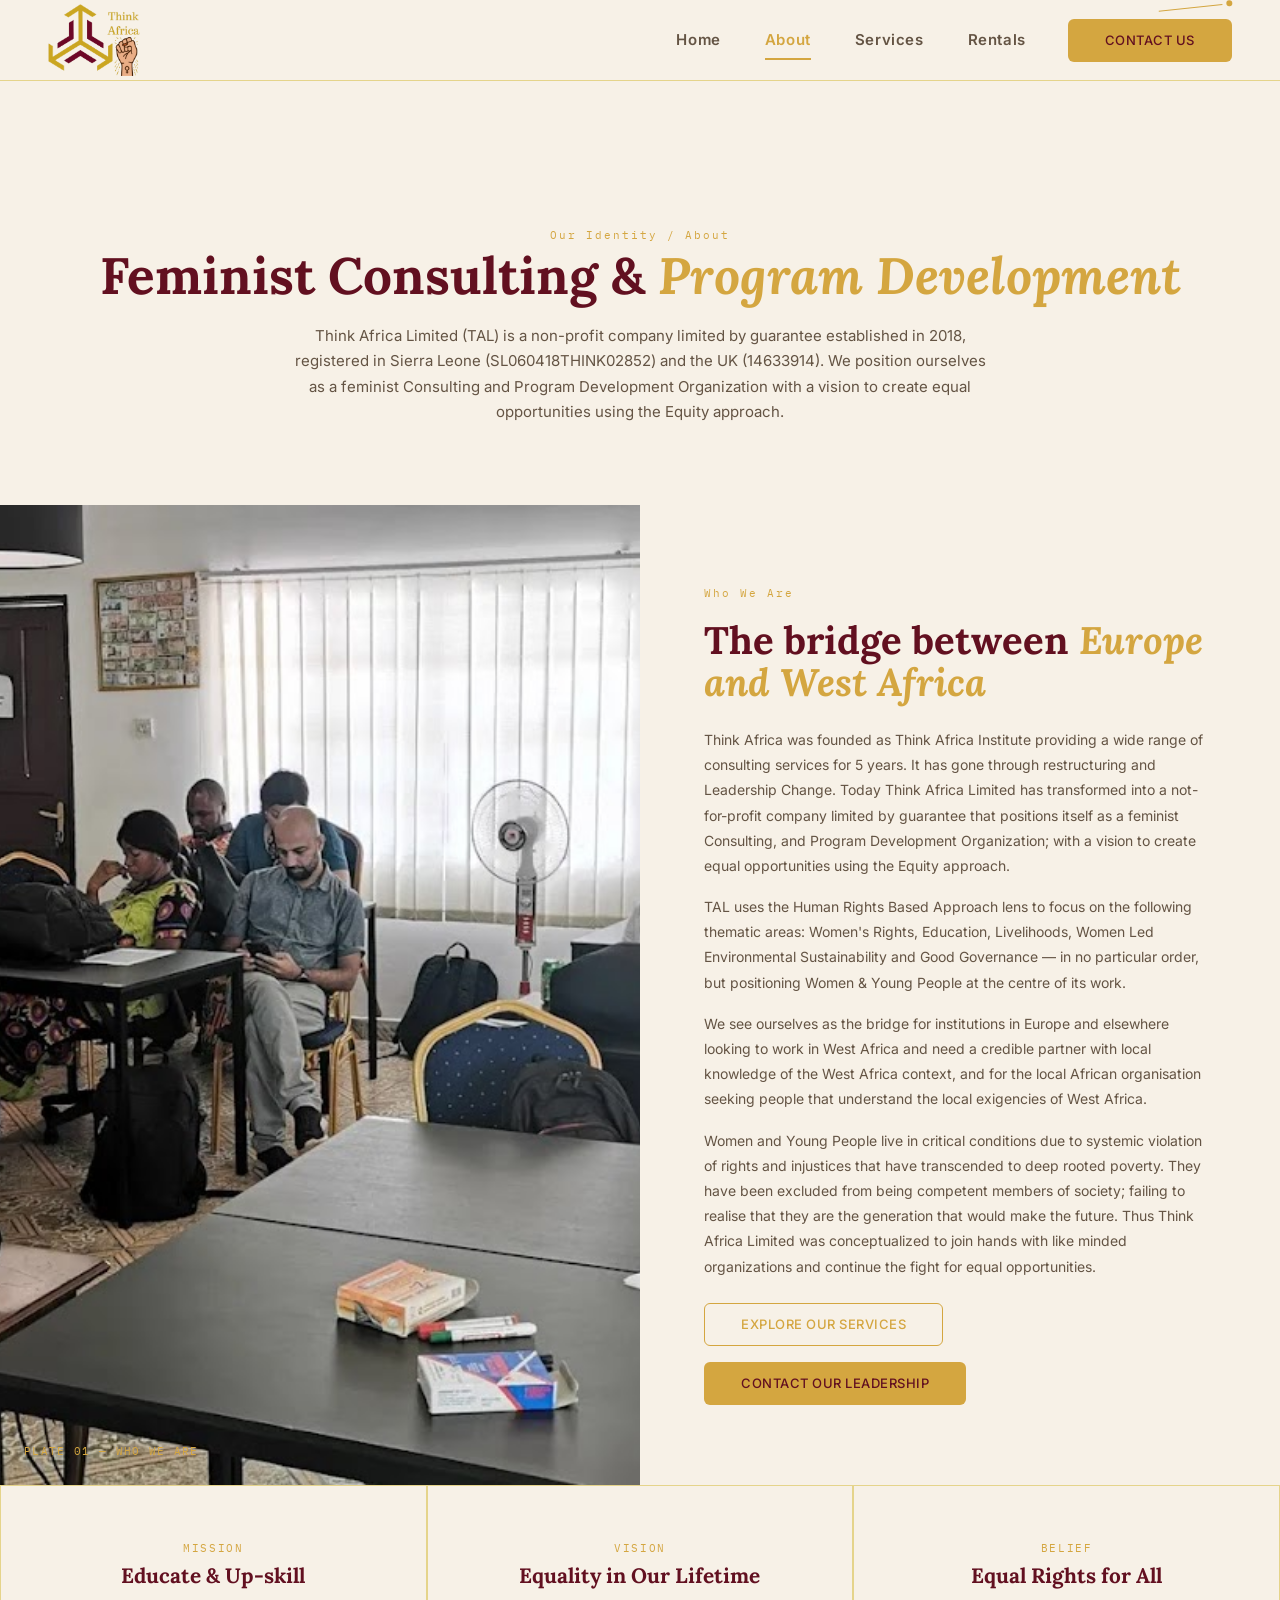
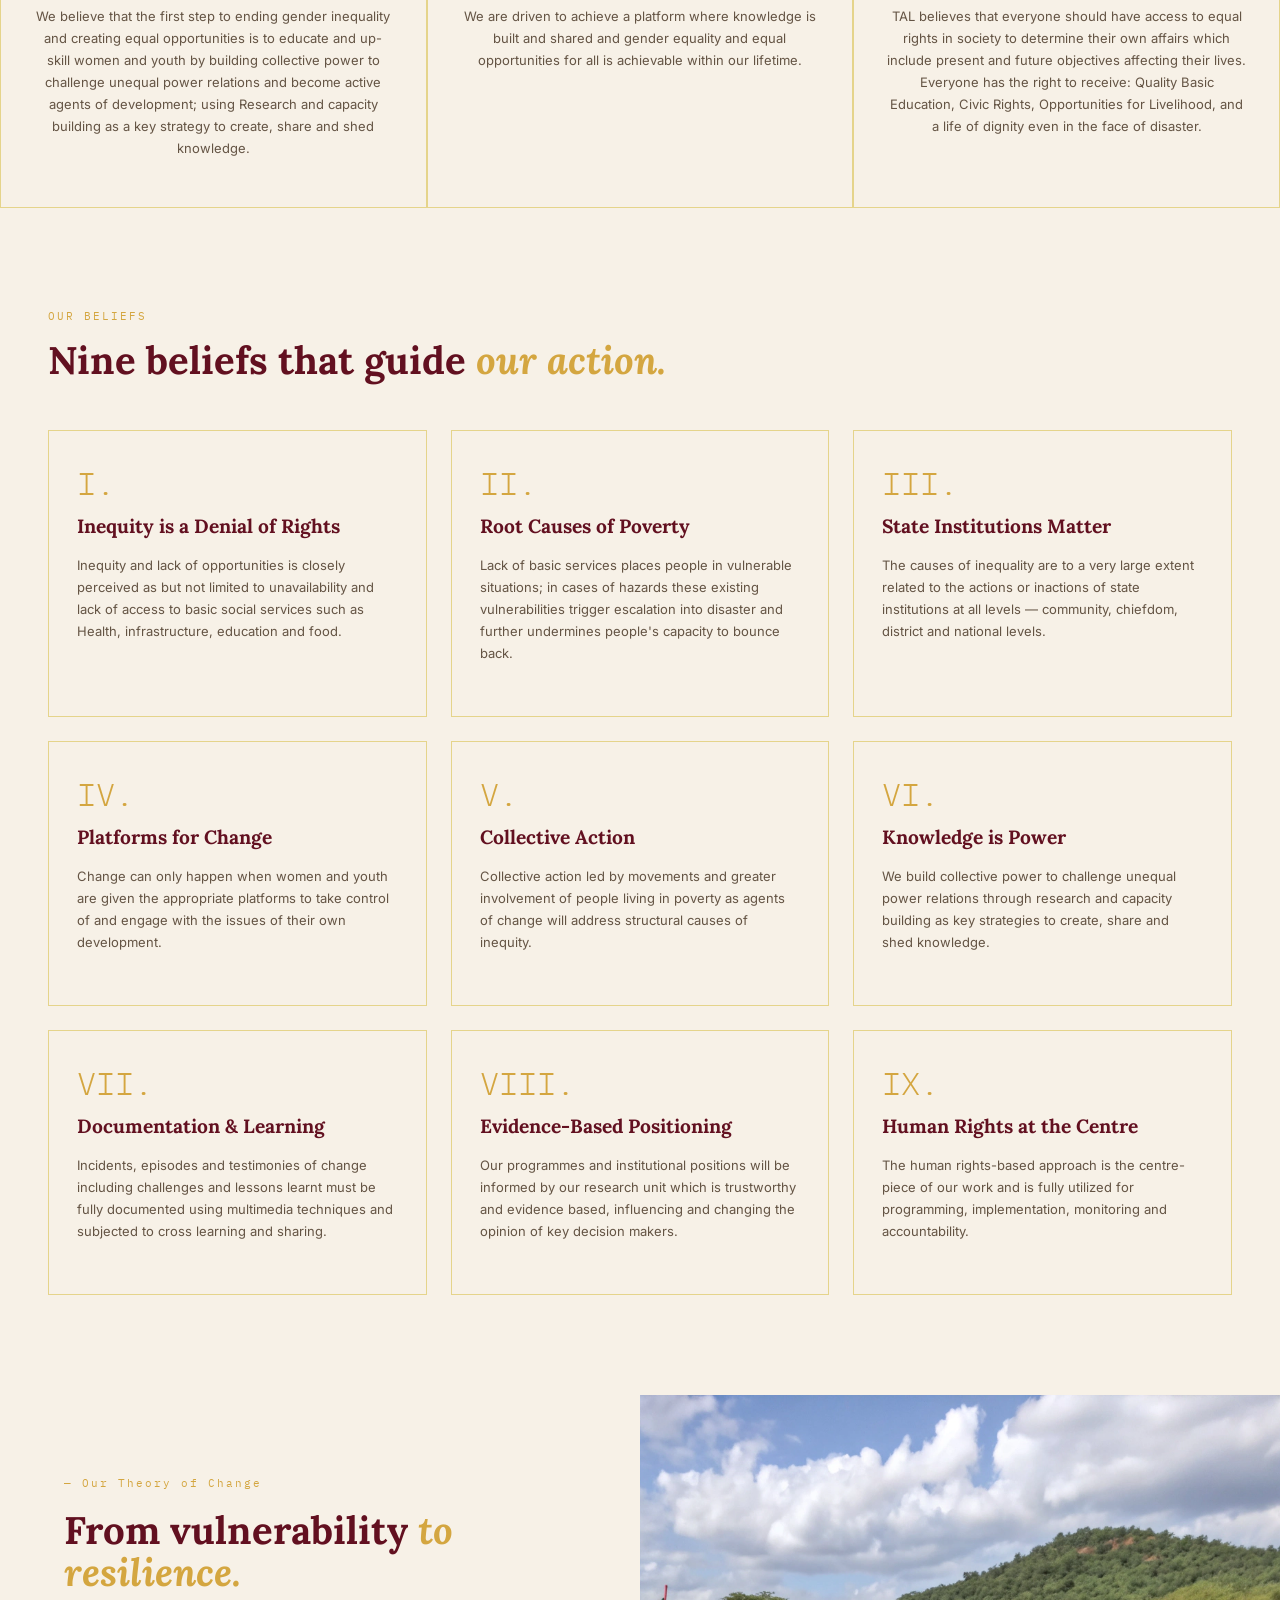
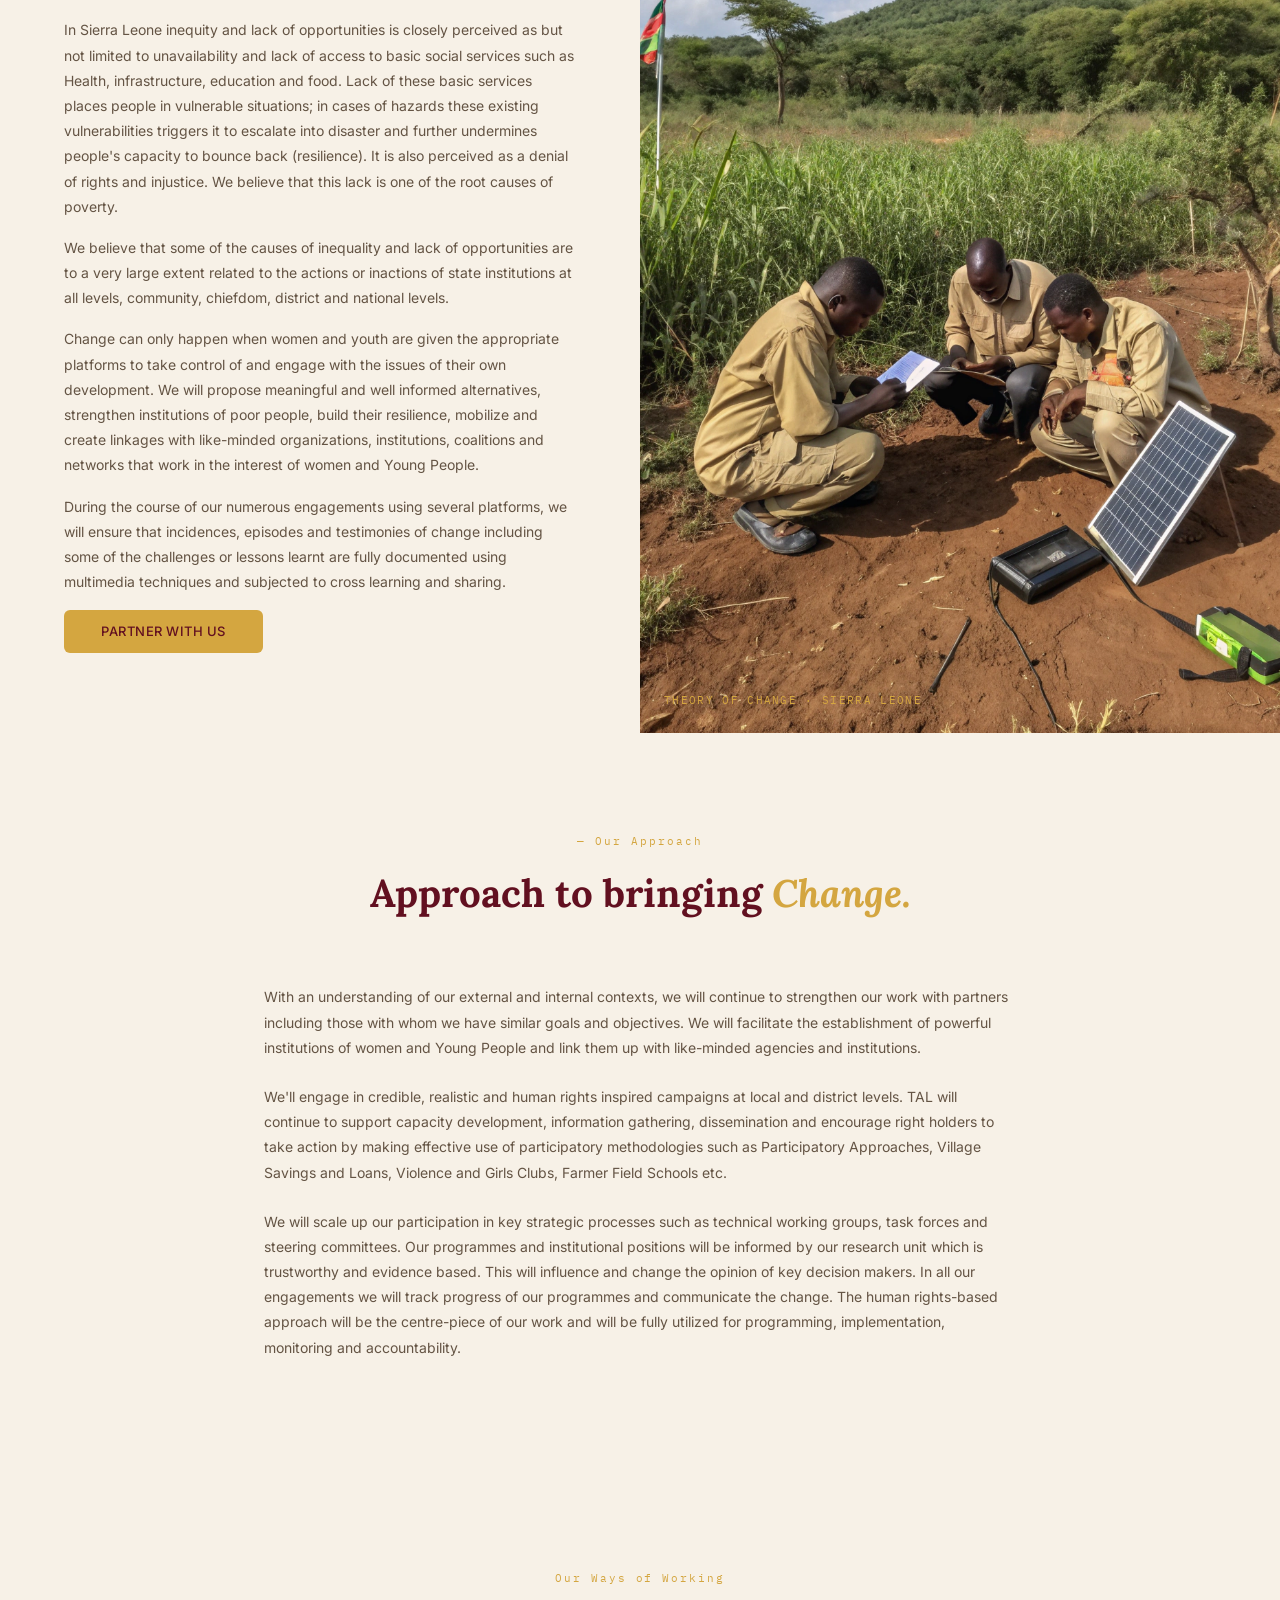
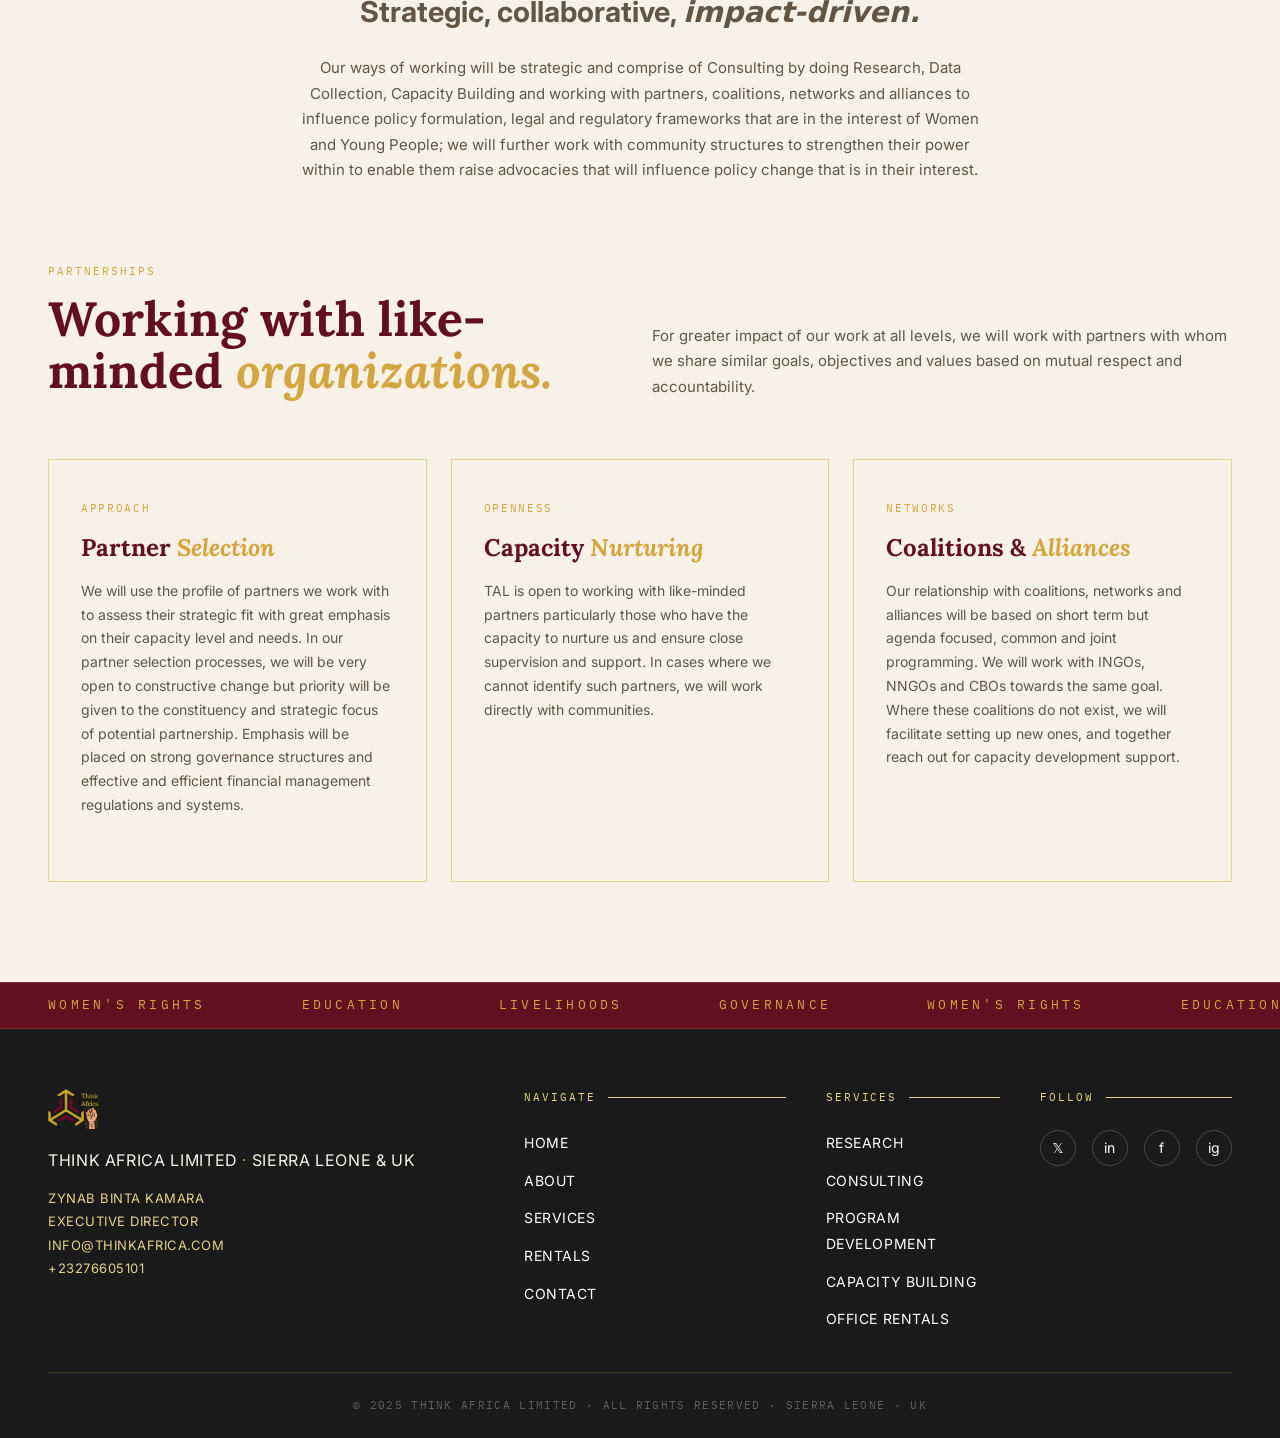
==== commit 24c8f532: "Add rentals page with booking form and furnished office space services" ====
--- a/about.html
+++ b/about.html
@@ -29,6 +29,7 @@
         <a href="index.html" class="nav-link">Home</a>
         <a href="about.html" class="nav-link active">About</a>
         <a href="services.html" class="nav-link">Services</a>
+        <a href="rentals.html" class="nav-link">Rentals</a>
         <a href="contact.html" class="btn btn-gold nav-btn">Contact Us</a>
       </nav>
       <div class="header-deco">
@@ -43,6 +44,7 @@
     <a href="index.html">Home</a>
     <a href="about.html">About</a>
     <a href="services.html">Services</a>
+    <a href="rentals.html">Rentals</a>
     <a href="contact.html">Contact</a>
   </div>
 
@@ -249,6 +251,7 @@
             <li><a href="index.html">Home</a></li>
             <li><a href="about.html">About</a></li>
             <li><a href="services.html">Services</a></li>
+            <li><a href="rentals.html">Rentals</a></li>
             <li><a href="contact.html">Contact</a></li>
           </ul>
         </div>
@@ -262,6 +265,7 @@
             <li><a href="services.html">Consulting</a></li>
             <li><a href="services.html">Program Development</a></li>
             <li><a href="services.html">Capacity Building</a></li>
+            <li><a href="rentals.html">Office Rentals</a></li>
           </ul>
         </div>
         <div>
--- a/styles.css
+++ b/styles.css
@@ -1953,6 +1953,202 @@
   color: var(--gold);
 }
 
+/* ---- Rentals Page ---- */
+.rentals-facilities-grid {
+  display: grid;
+  grid-template-columns: 1fr;
+  gap: 24px;
+}
+
+@media (min-width: 768px) {
+  .rentals-facilities-grid {
+    grid-template-columns: repeat(2, 1fr);
+  }
+}
+
+@media (min-width: 1024px) {
+  .rentals-facilities-grid {
+    grid-template-columns: repeat(3, 1fr);
+  }
+}
+
+.rentals-facility-card {
+  border: 1px solid var(--border-gold);
+  padding: 32px 24px;
+  text-align: center;
+  transition: all 0.3s;
+}
+
+.rentals-facility-card:hover {
+  border-color: var(--gold);
+}
+
+.rentals-fac-icon {
+  font-size: 2rem;
+  display: block;
+  margin-bottom: 12px;
+}
+
+.rentals-facility-card h3 {
+  font-family: var(--font-serif);
+  font-size: 1.1rem;
+  font-weight: 700;
+  color: var(--burgundy);
+  margin-bottom: 8px;
+}
+
+.rentals-facility-card p {
+  font-size: 13px;
+  line-height: 1.7;
+  color: var(--brown);
+}
+
+.plans-grid {
+  display: grid;
+  grid-template-columns: 1fr;
+  gap: 24px;
+}
+
+@media (min-width: 768px) {
+  .plans-grid {
+    grid-template-columns: repeat(3, 1fr);
+  }
+}
+
+.plan-card {
+  border: 1px solid var(--border-gold);
+  padding: 40px 28px;
+  text-align: center;
+  position: relative;
+  transition: all 0.3s;
+  display: flex;
+  flex-direction: column;
+}
+
+.plan-card:hover {
+  border-color: var(--gold);
+}
+
+.plan-featured {
+  border-color: var(--gold);
+  border-width: 2px;
+}
+
+.plan-badge {
+  position: absolute;
+  top: -12px;
+  left: 50%;
+  transform: translateX(-50%);
+  font-family: var(--font-mono);
+  font-size: 9px;
+  letter-spacing: 0.15em;
+  background: var(--gold);
+  color: var(--burgundy);
+  padding: 4px 16px;
+  text-transform: uppercase;
+}
+
+.plan-label {
+  font-family: var(--font-mono);
+  font-size: 10px;
+  letter-spacing: 0.18em;
+  color: var(--gold);
+  margin-bottom: 8px;
+  display: block;
+}
+
+.plan-card h3 {
+  font-family: var(--font-serif);
+  font-size: 1.4rem;
+  font-weight: 700;
+  color: var(--burgundy);
+  margin-bottom: 16px;
+}
+
+.plan-price {
+  font-family: var(--font-serif);
+  font-size: 2.4rem;
+  font-weight: 700;
+  color: var(--burgundy);
+  margin-bottom: 24px;
+}
+
+.plan-price .currency {
+  font-size: 1rem;
+  vertical-align: super;
+  margin-right: 4px;
+}
+
+.plan-price .period {
+  font-size: 0.9rem;
+  font-weight: 400;
+  color: var(--brown);
+}
+
+.plan-card ul {
+  list-style: none;
+  margin-bottom: 24px;
+  flex: 1;
+}
+
+.plan-card ul li {
+  font-size: 13px;
+  color: var(--brown);
+  padding: 8px 0;
+  border-bottom: 1px solid var(--border-gold);
+}
+
+.plan-card ul li:last-child {
+  border-bottom: none;
+}
+
+.booking-form-wrap {
+  border: 1px solid var(--border-gold);
+  padding: 40px 32px;
+  background: #fff;
+}
+
+@media (min-width: 768px) {
+  .booking-form-wrap {
+    padding: 48px;
+  }
+}
+
+.booking-form-wrap .form-group {
+  margin-bottom: 20px;
+}
+
+.booking-form-wrap .form-group label {
+  display: block;
+  font-family: var(--font-mono);
+  font-size: 10px;
+  letter-spacing: 0.12em;
+  color: var(--brown);
+  margin-bottom: 6px;
+  text-transform: uppercase;
+}
+
+.booking-form-wrap .form-group input,
+.booking-form-wrap .form-group select,
+.booking-form-wrap .form-group textarea {
+  width: 100%;
+  padding: 12px 16px;
+  font-family: var(--font-sans);
+  font-size: 16px;
+  color: var(--brown);
+  background: var(--cream);
+  border: 1.5px solid var(--border-gold);
+  border-radius: 4px;
+  outline: none;
+  transition: border-color 0.2s;
+}
+
+.booking-form-wrap .form-group input:focus,
+.booking-form-wrap .form-group select:focus,
+.booking-form-wrap .form-group textarea:focus {
+  border-color: var(--gold);
+}
+
 /* ---- Responsive ---- */
 @media (max-width: 767px) {
   .hero h1 {
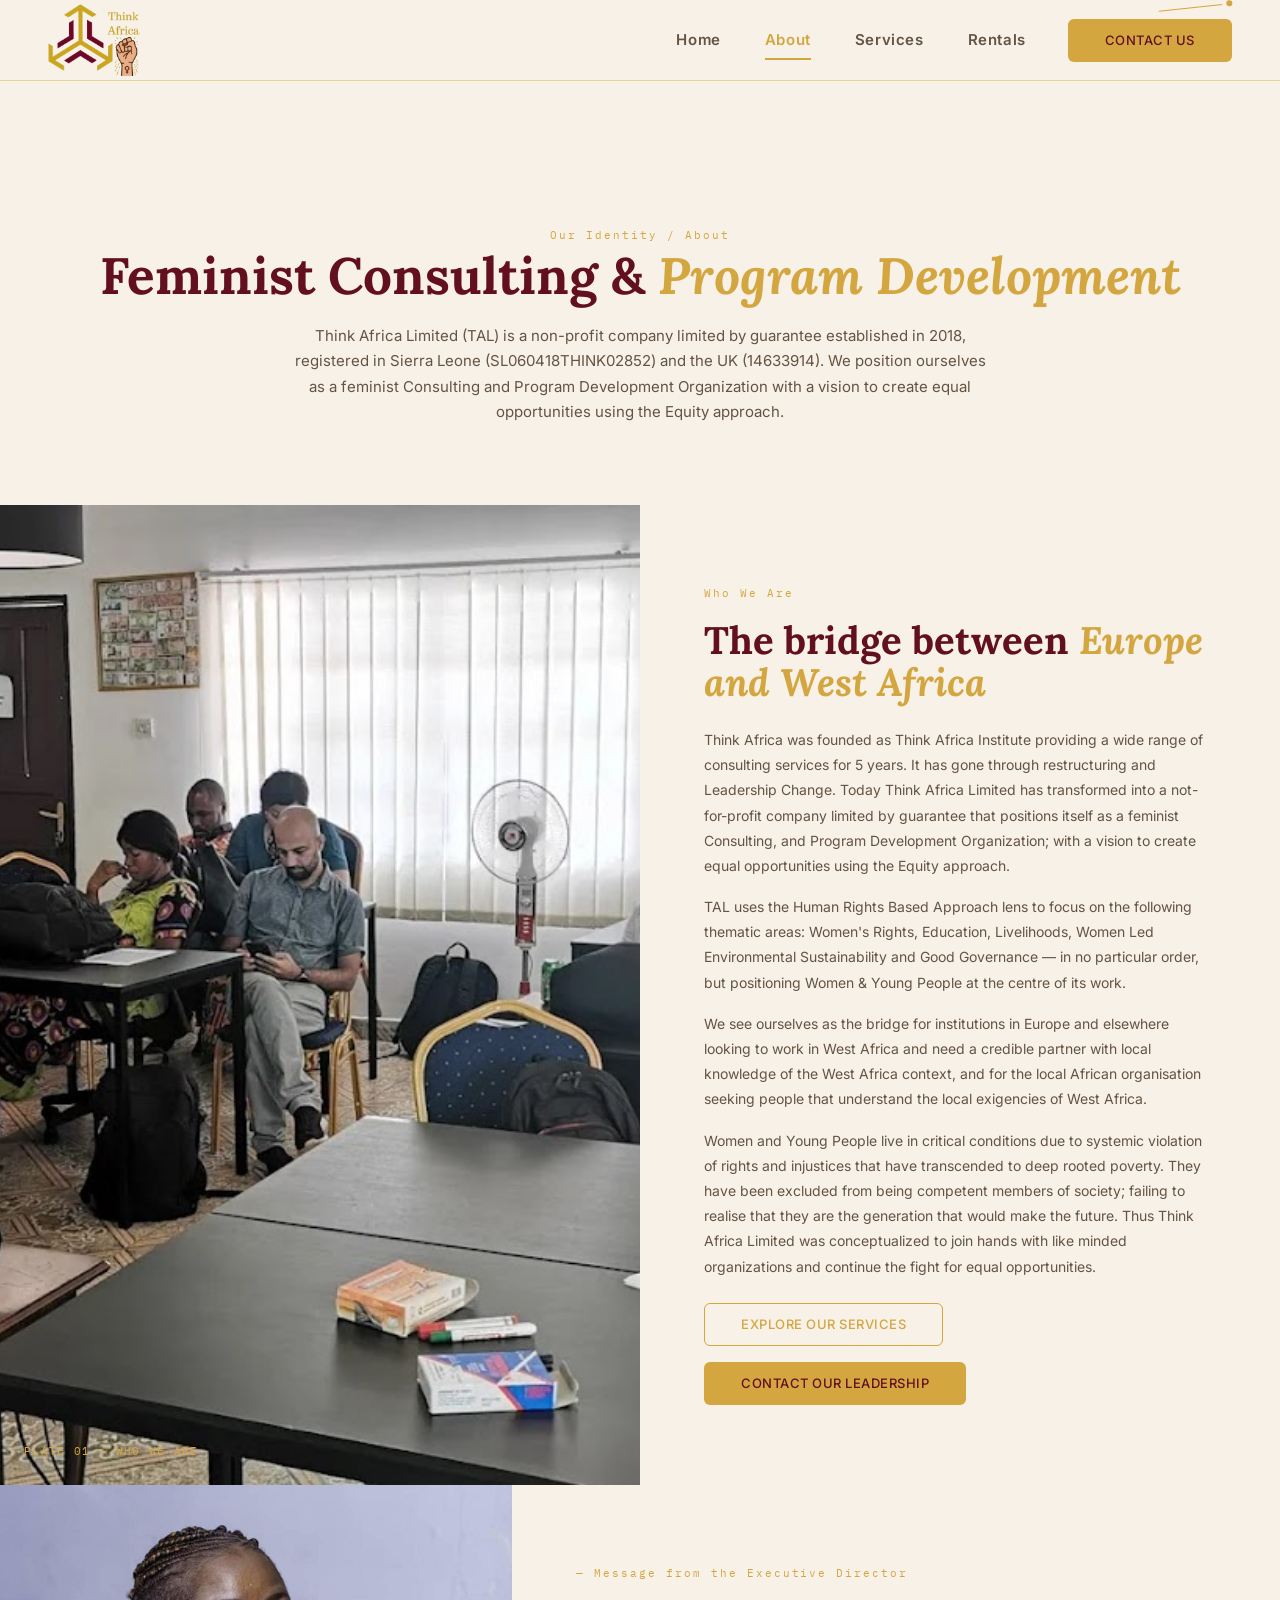
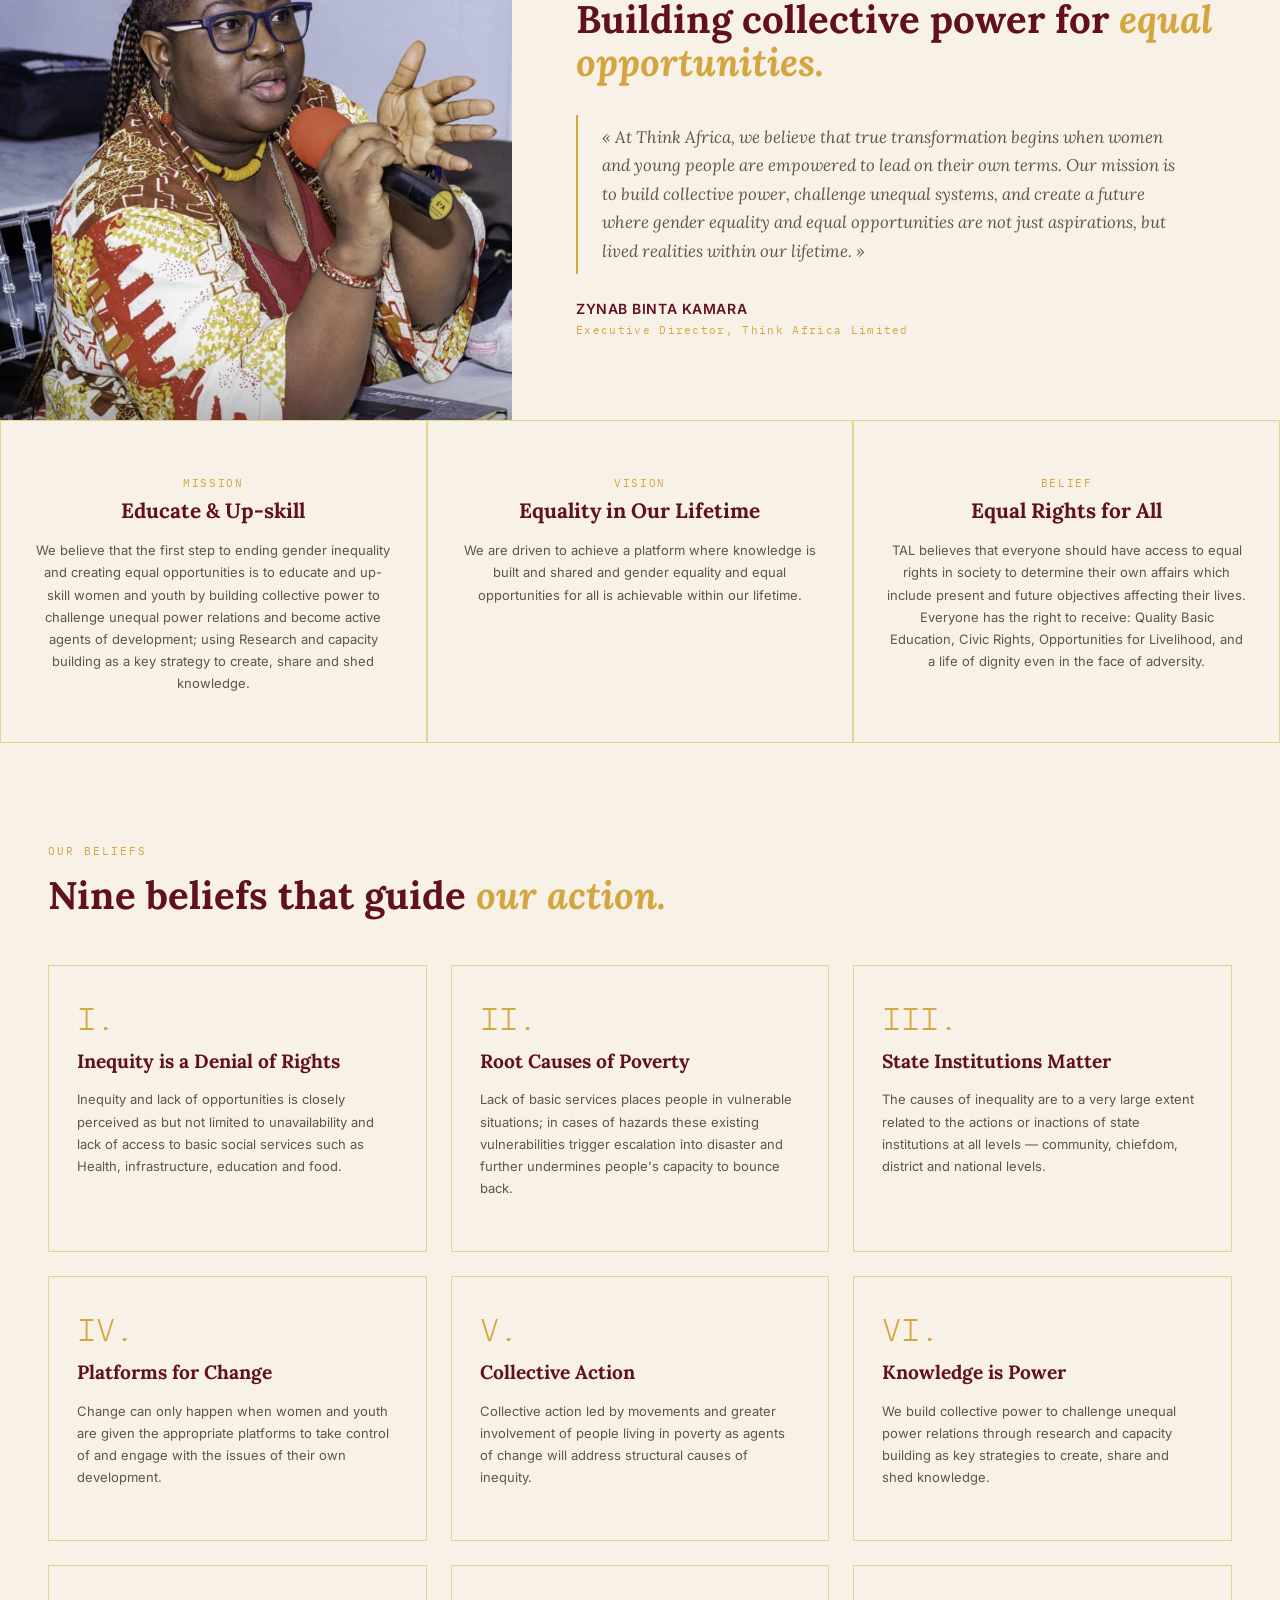
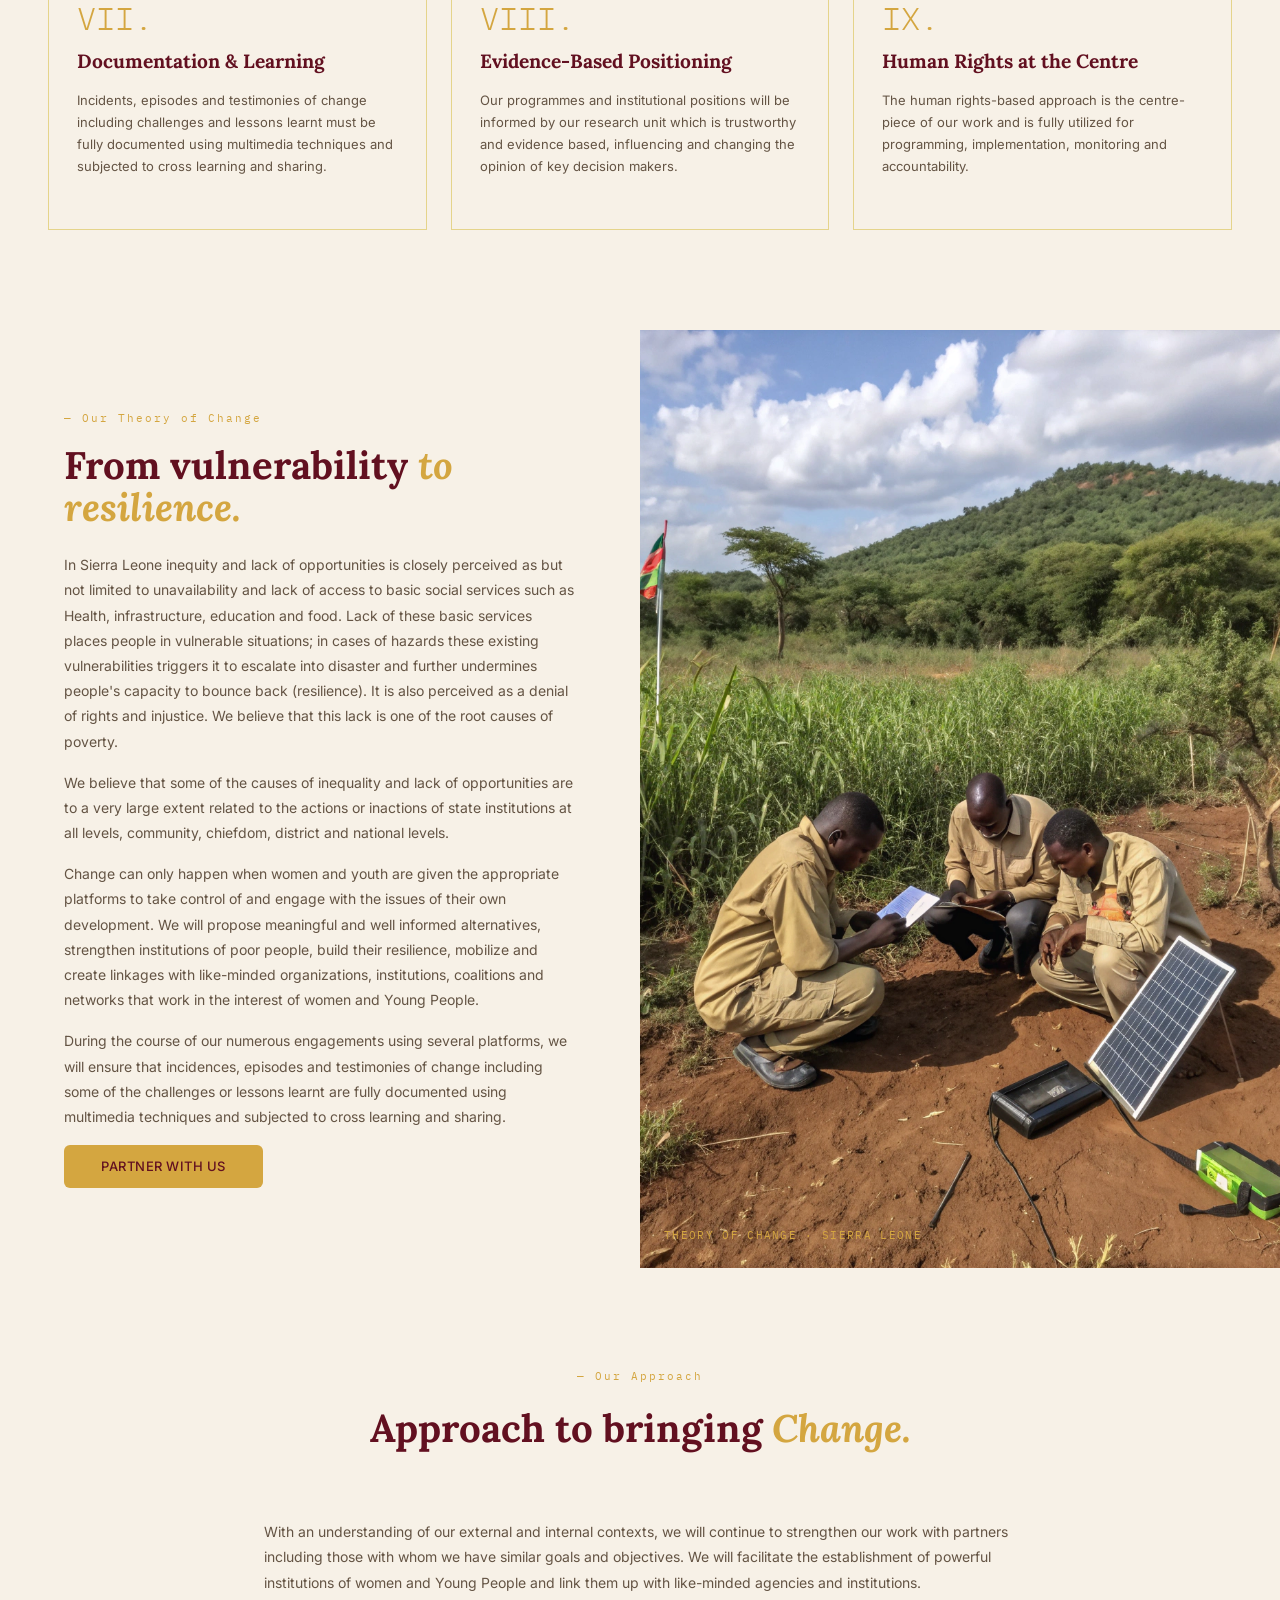
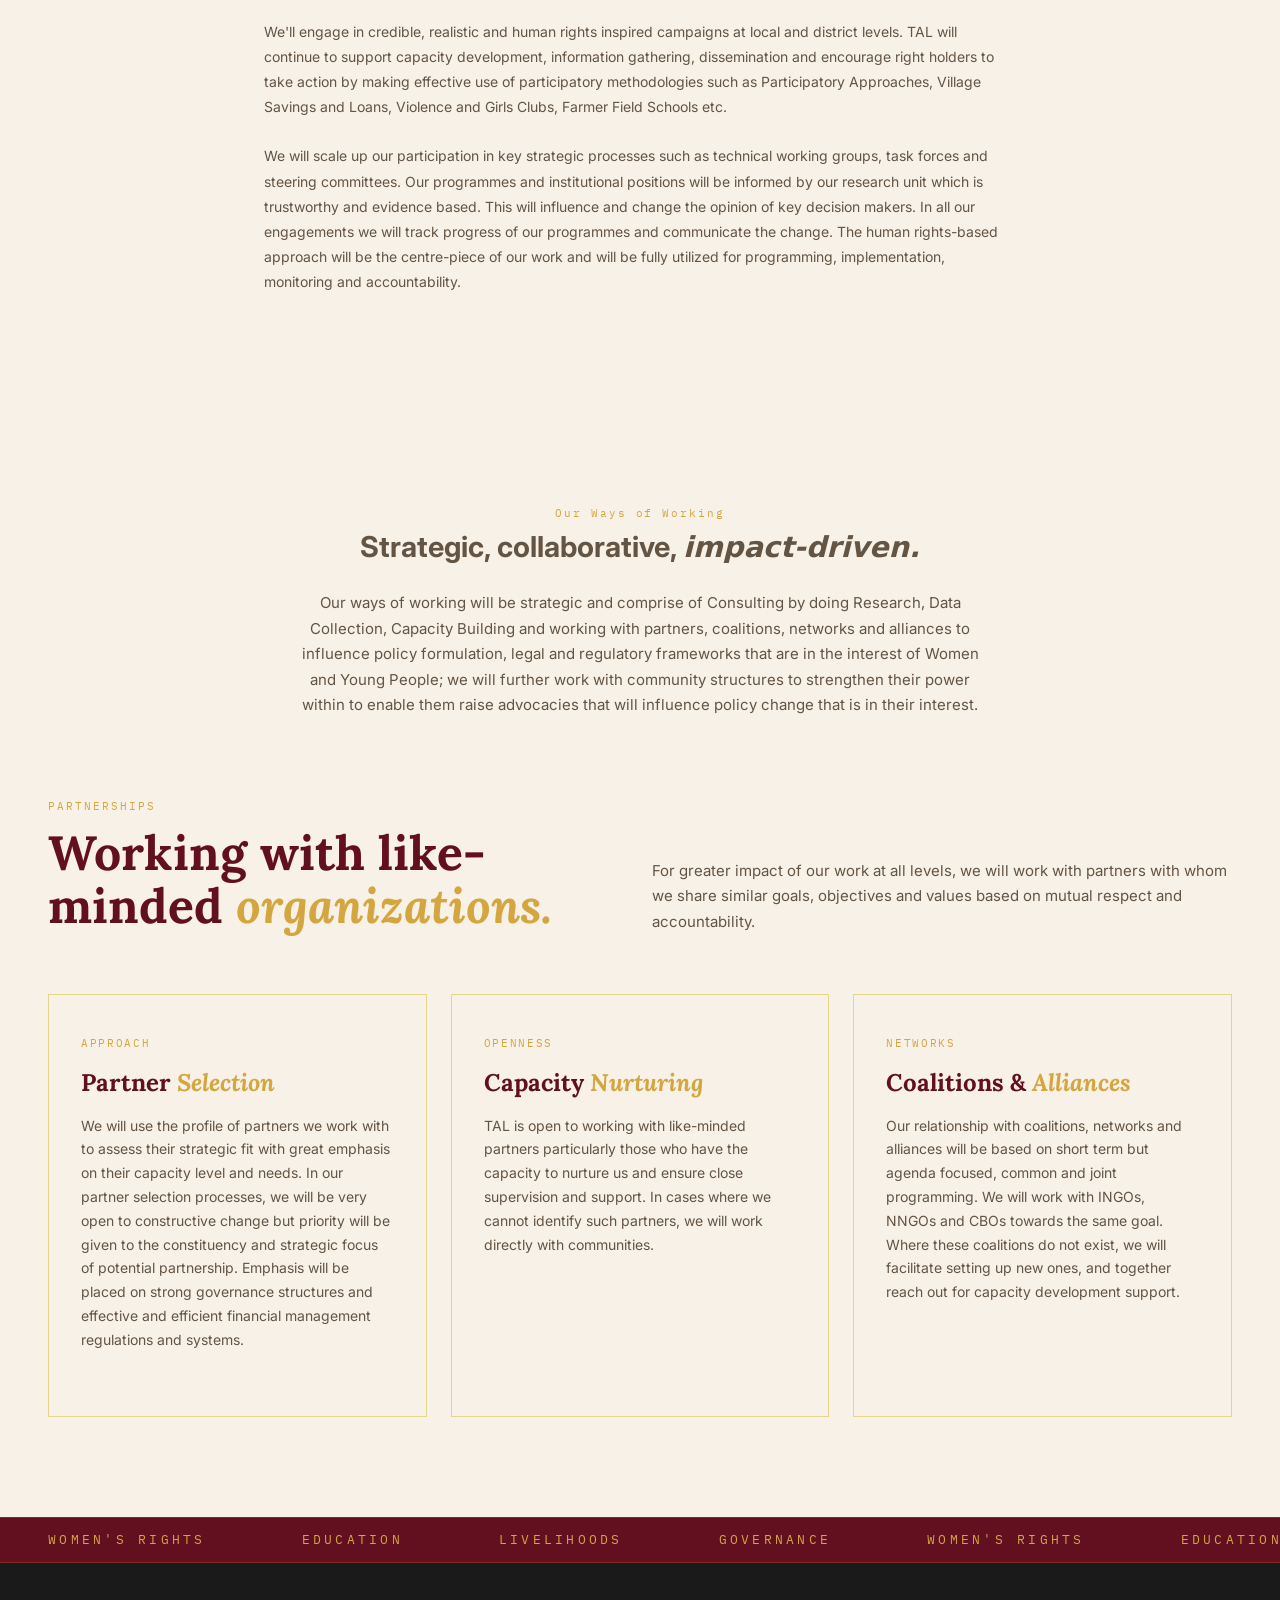
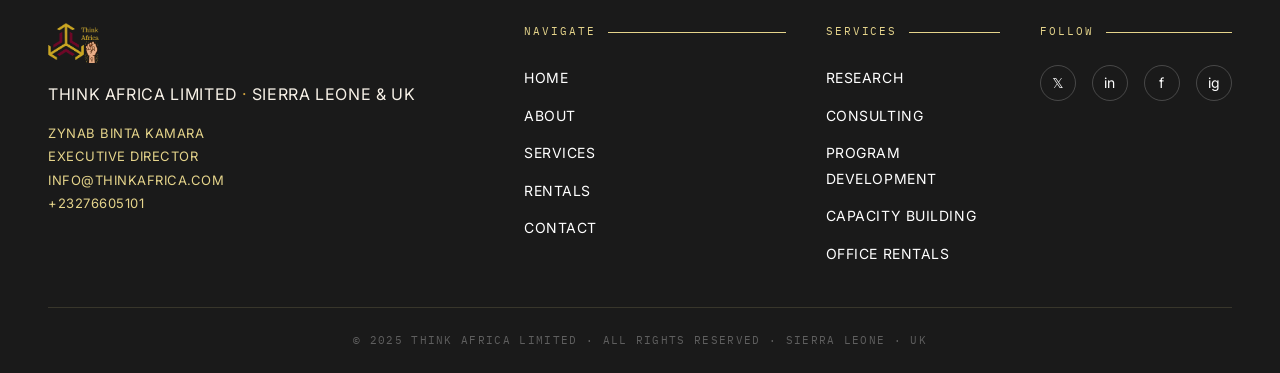
==== commit 7f1df350: "Add Executive Director quotation section with photo" ====
--- a/about.html
+++ b/about.html
@@ -75,6 +75,24 @@
     </div>
   </div>
 
+  <!-- Executive Director -->
+  <div class="ed-section">
+    <div class="ed-image">
+      <img src="images/executive-director.jpg" alt="Zynab Binta Kamara - Executive Director, Think Africa Limited" loading="lazy">
+    </div>
+    <div class="ed-content">
+      <span class="dna-label">— Message from the Executive Director</span>
+      <h2>Building collective power for <em>equal opportunities.</em></h2>
+      <div class="ed-quote">
+        <blockquote>&laquo; At Think Africa, we believe that true transformation begins when women and young people are empowered to lead on their own terms. Our mission is to build collective power, challenge unequal systems, and create a future where gender equality and equal opportunities are not just aspirations, but lived realities within our lifetime. &raquo;</blockquote>
+      </div>
+      <div class="ed-author">
+        <strong>Zynab Binta Kamara</strong>
+        <span>Executive Director, Think Africa Limited</span>
+      </div>
+    </div>
+  </div>
+
   <!-- Mission & Vision -->
   <div class="three-pillars">
     <div class="pillar-item">
@@ -90,7 +108,7 @@
     <div class="pillar-item">
       <span class="num">BELIEF</span>
       <h3>Equal Rights for All</h3>
-      <p>TAL believes that everyone should have access to equal rights in society to determine their own affairs which include present and future objectives affecting their lives. Everyone has the right to receive: Quality Basic Education, Civic Rights, Opportunities for Livelihood, and a life of dignity even in the face of disaster.</p>
+      <p>TAL believes that everyone should have access to equal rights in society to determine their own affairs which include present and future objectives affecting their lives. Everyone has the right to receive: Quality Basic Education, Civic Rights, Opportunities for Livelihood, and a life of dignity even in the face of adversity.</p>
     </div>
   </div>
 
--- a/styles.css
+++ b/styles.css
@@ -850,6 +850,95 @@
   border-radius: 2px;
 }
 
+/* ---- Executive Director ---- */
+.ed-section {
+  display: grid;
+  grid-template-columns: 1fr;
+}
+
+@media (min-width: 768px) {
+  .ed-section {
+    grid-template-columns: 2fr 3fr;
+  }
+}
+
+.ed-image {
+  position: relative;
+  overflow: hidden;
+  min-height: 400px;
+}
+
+.ed-image img {
+  width: 100%;
+  height: 100%;
+  object-fit: cover;
+  position: absolute;
+  inset: 0;
+}
+
+.ed-content {
+  padding: 60px 24px;
+  display: flex;
+  flex-direction: column;
+  justify-content: center;
+}
+
+@media (min-width: 768px) {
+  .ed-content {
+    padding: 80px 64px;
+  }
+}
+
+.ed-content h2 {
+  font-family: var(--font-serif);
+  font-size: clamp(1.8rem, 3vw, 2.6rem);
+  font-weight: 700;
+  line-height: 1.1;
+  color: var(--burgundy);
+  margin-bottom: 32px;
+}
+
+.ed-content h2 em {
+  font-style: italic;
+  color: var(--gold);
+}
+
+.ed-quote {
+  border-left: 2px solid var(--gold);
+  padding: 8px 24px;
+  margin-bottom: 24px;
+}
+
+.ed-quote blockquote {
+  font-family: var(--font-serif);
+  font-size: 1.05rem;
+  font-style: italic;
+  color: var(--brown);
+  line-height: 1.7;
+}
+
+.ed-author {
+  display: flex;
+  flex-direction: column;
+  gap: 2px;
+}
+
+.ed-author strong {
+  font-family: var(--font-sans);
+  font-size: 14px;
+  font-weight: 600;
+  color: var(--burgundy);
+  letter-spacing: 0.04em;
+  text-transform: uppercase;
+}
+
+.ed-author span {
+  font-family: var(--font-mono);
+  font-size: 11px;
+  letter-spacing: 0.12em;
+  color: var(--gold);
+}
+
 /* ---- CTA Banner ---- */
 .cta-banner {
   display: grid;
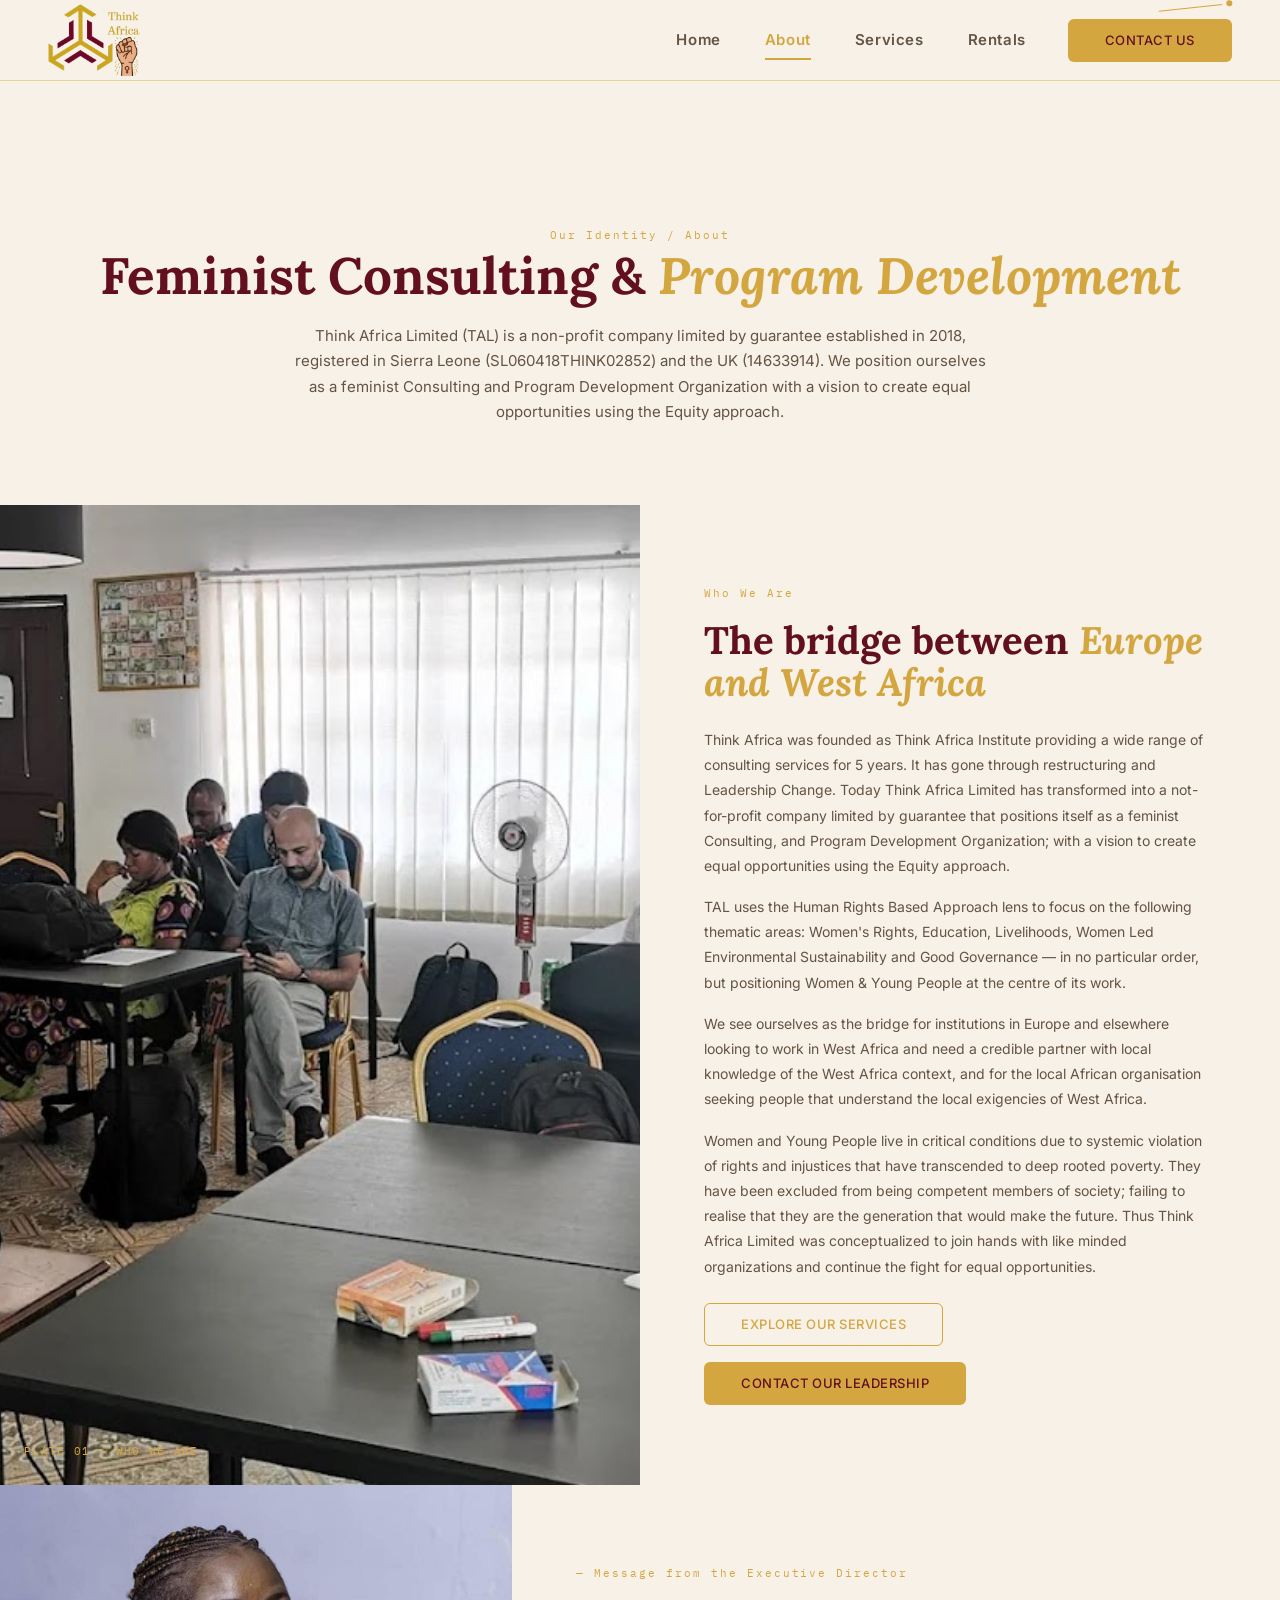
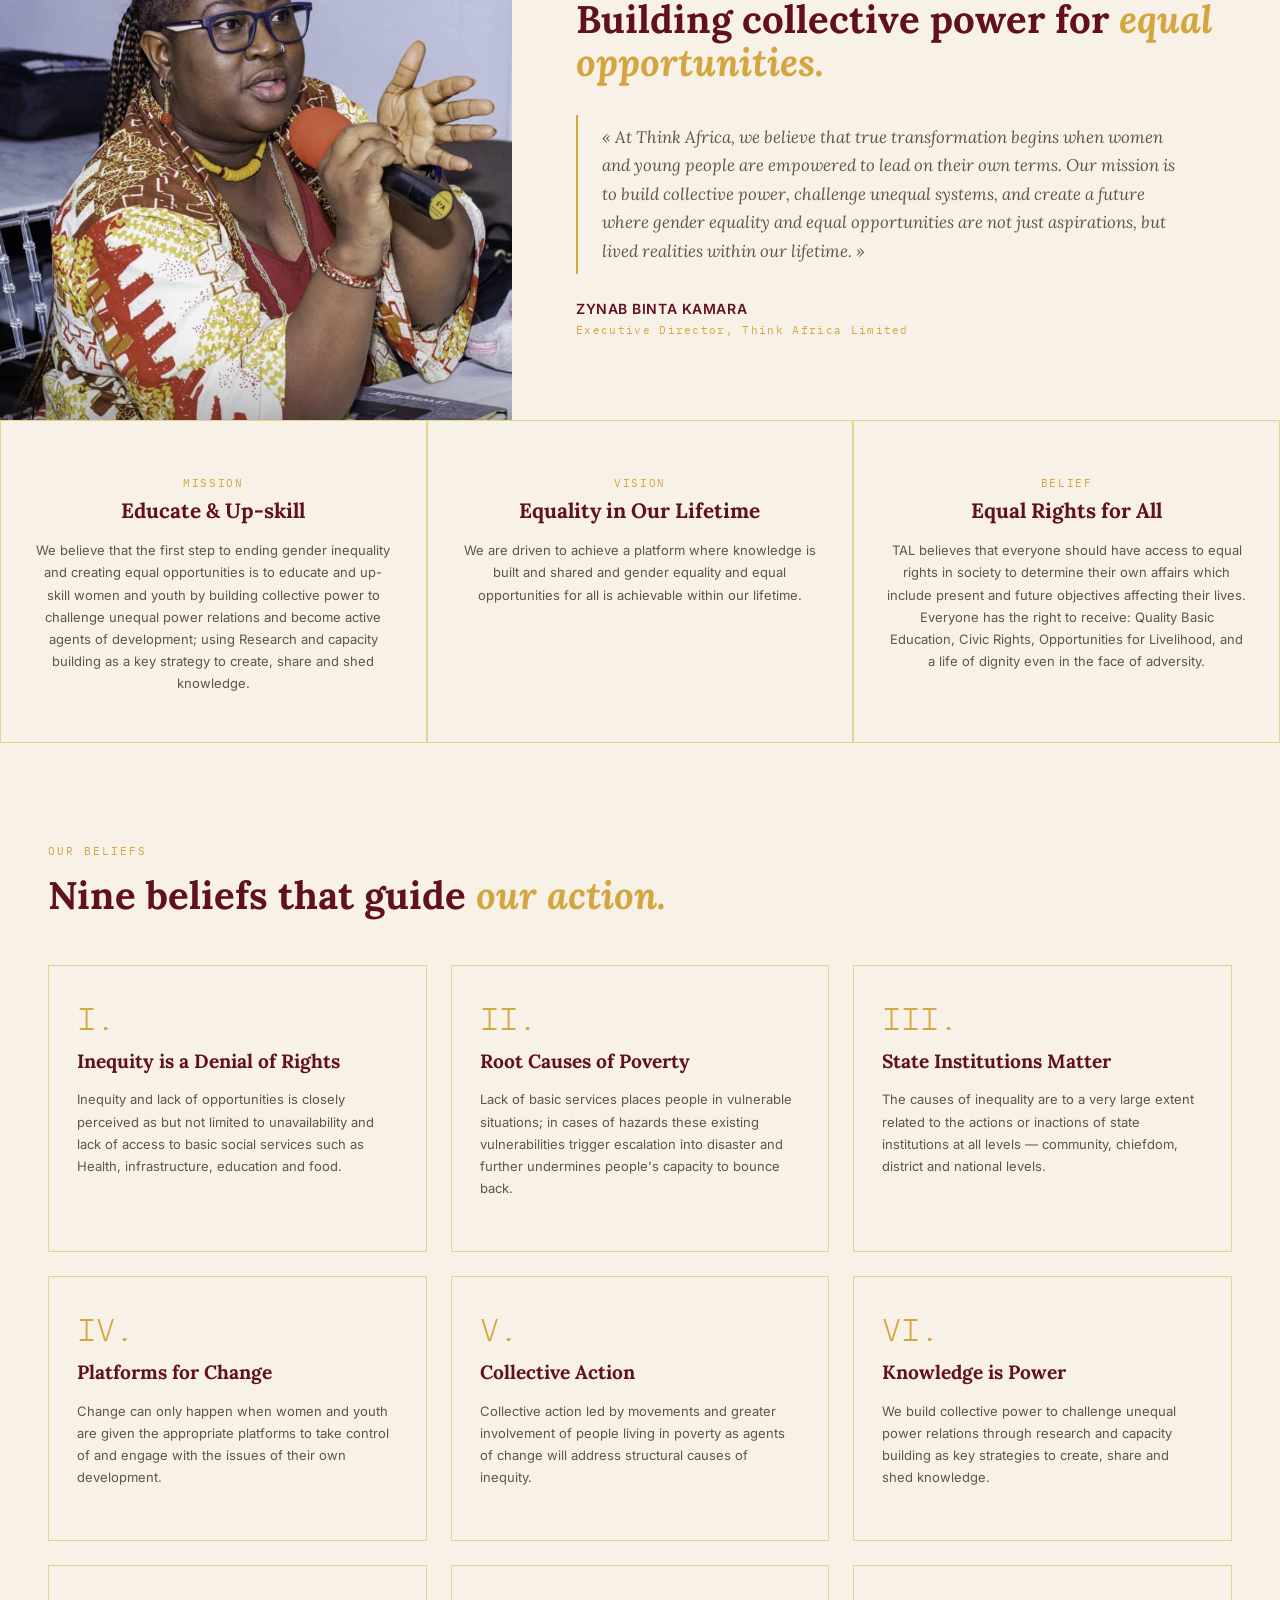
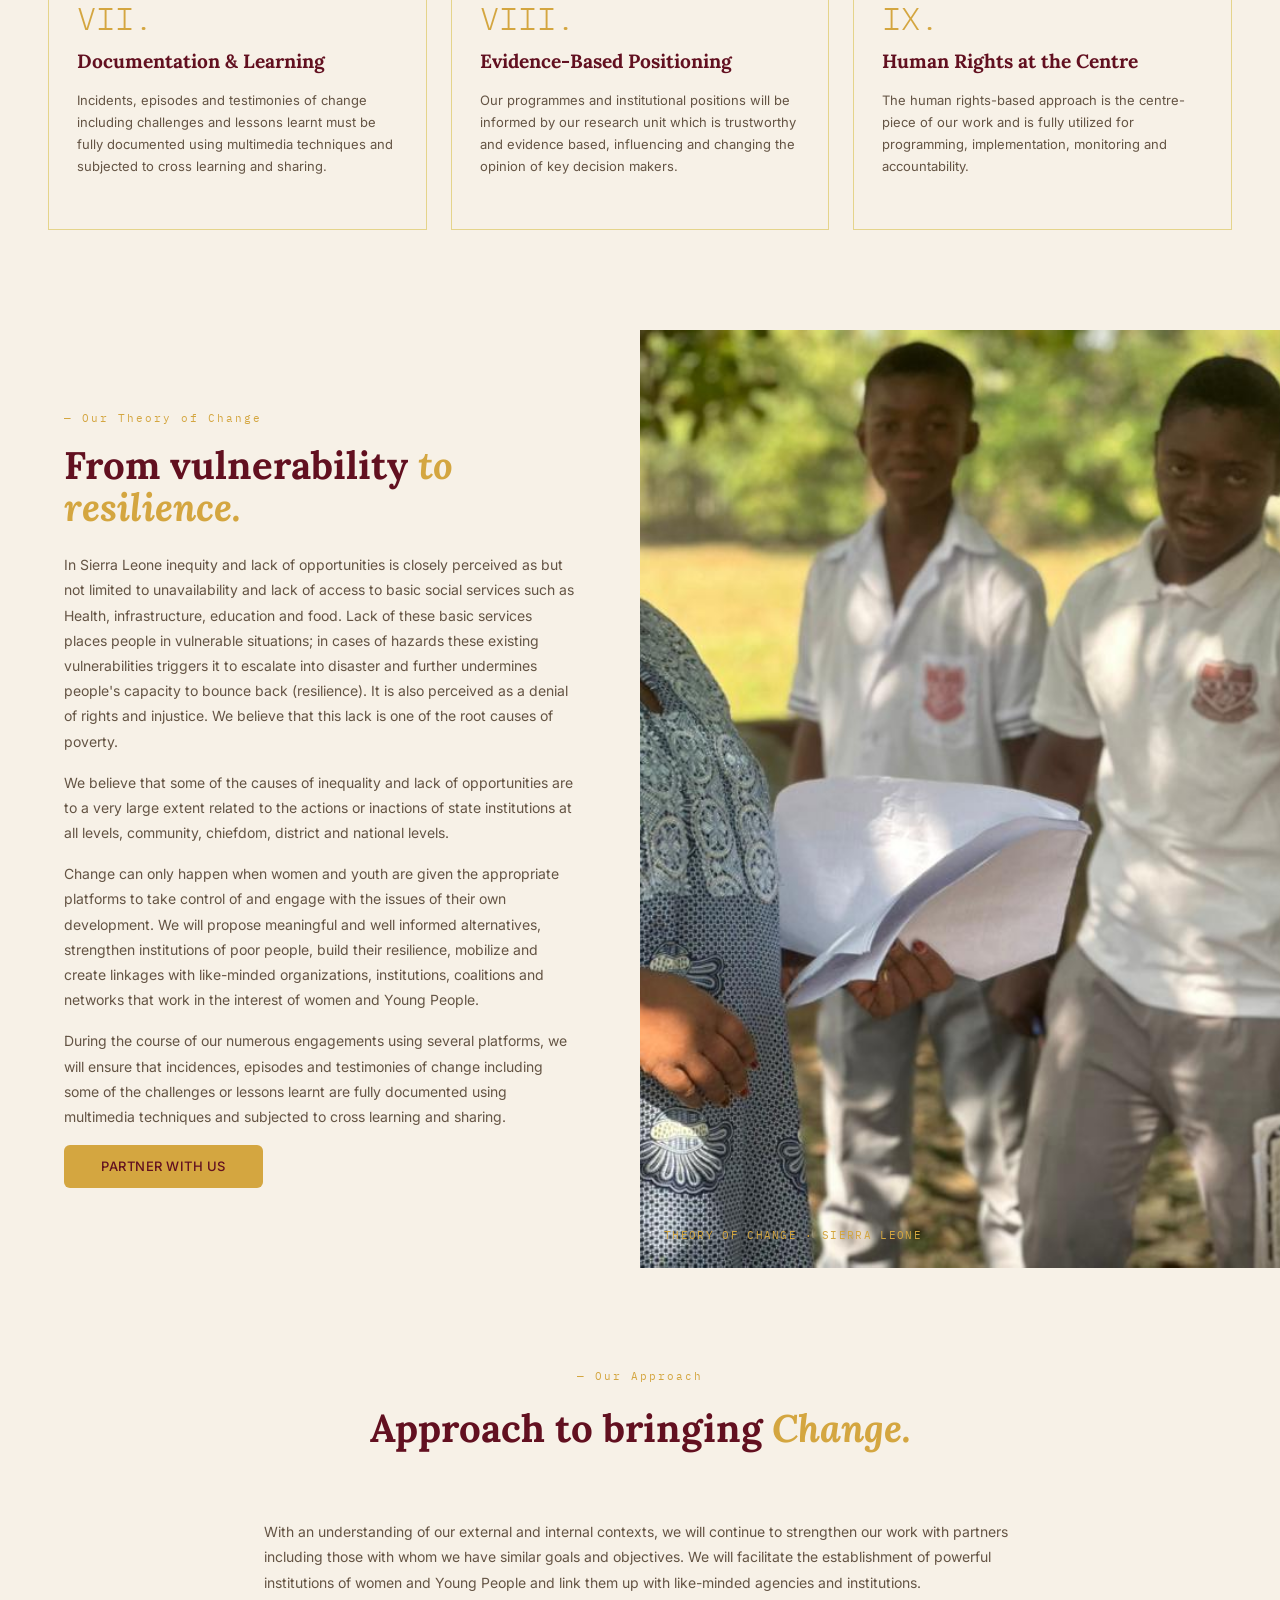
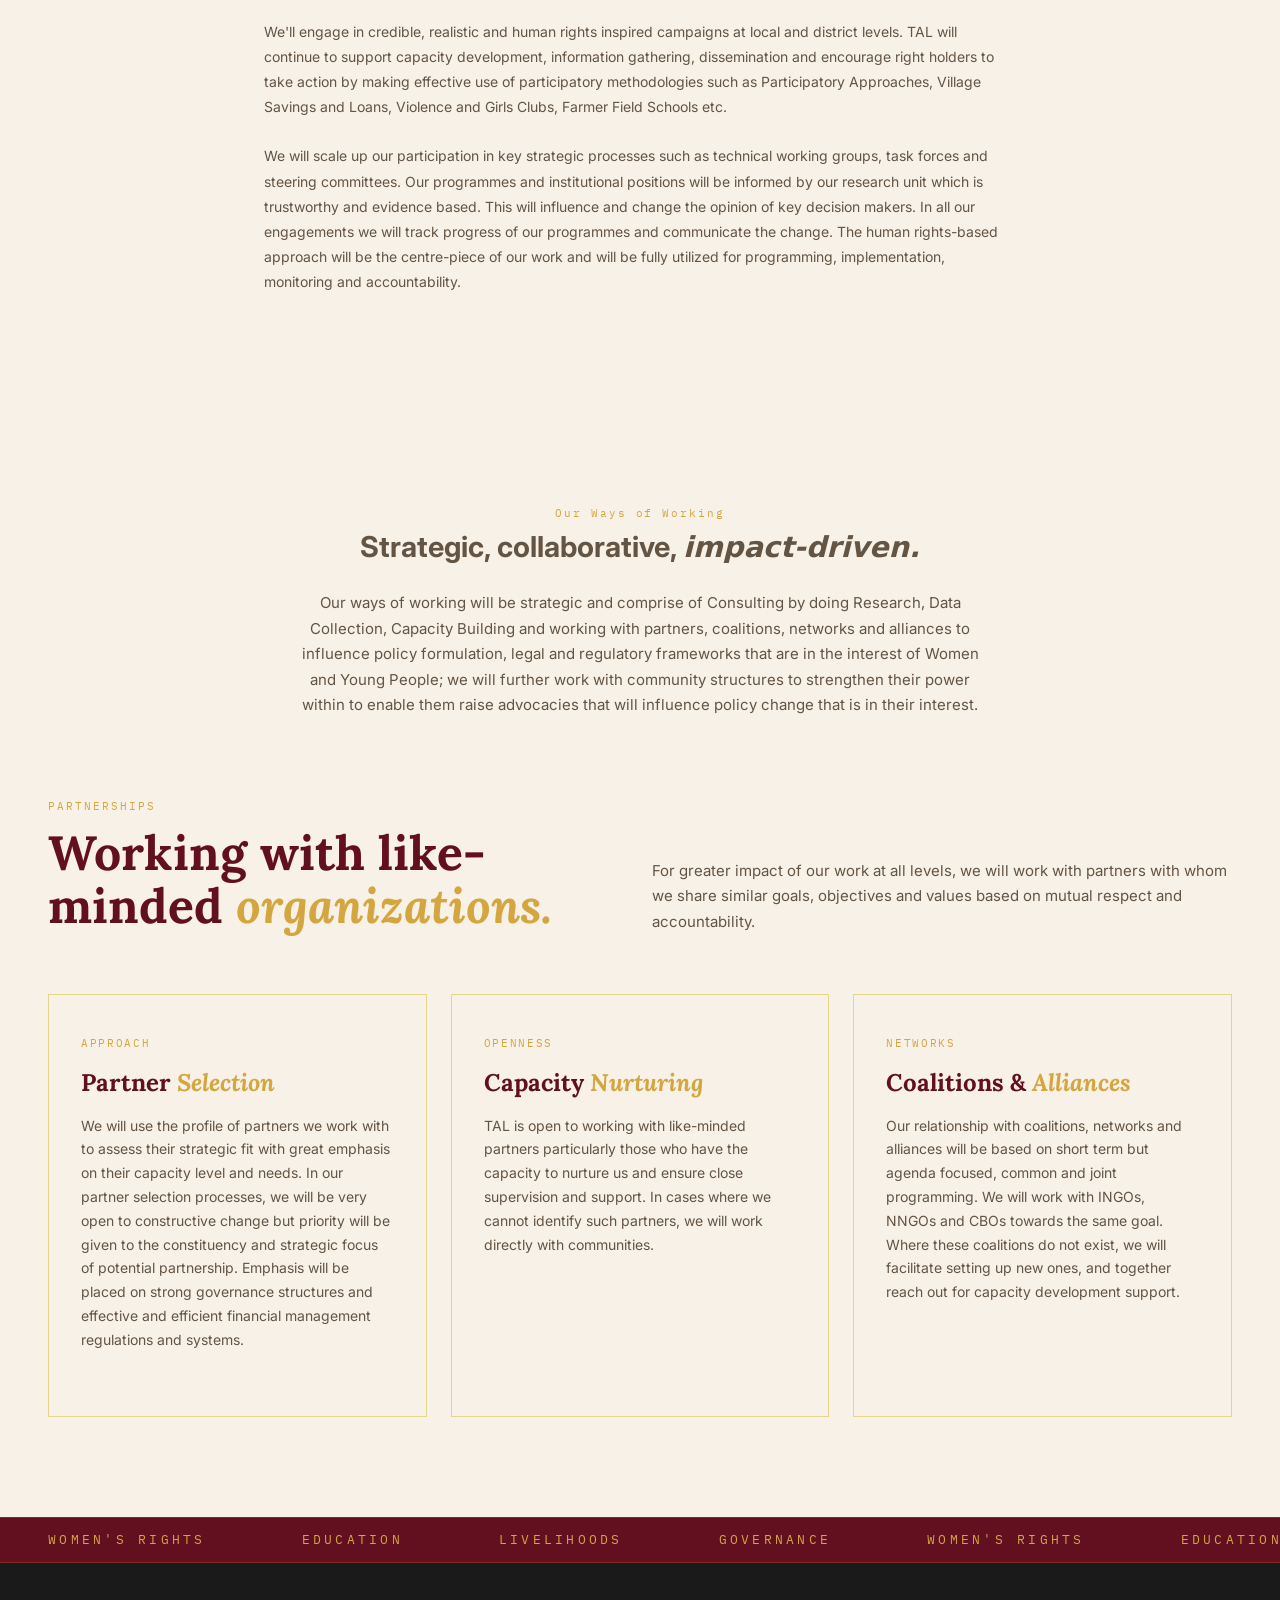
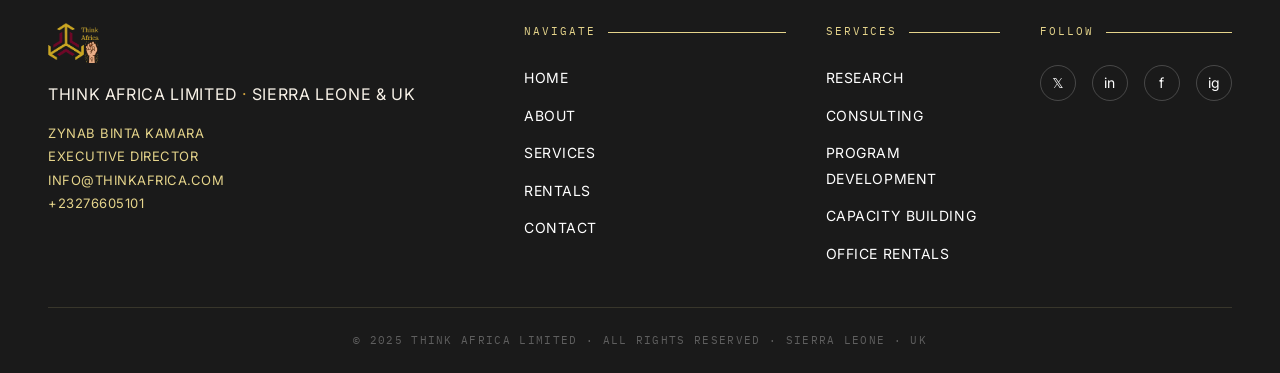
==== commit 9f73ff2e: "Replace Theory of Change image on homepage and about page" ====
--- a/about.html
+++ b/about.html
@@ -177,7 +177,7 @@
       <a href="contact.html" class="btn btn-gold">Partner with us</a>
     </div>
     <div class="dna-image">
-      <img src="images/cta-image.jpg" alt="Community engagement" loading="lazy">
+      <img src="images/toc-image.jpg" alt="Community engagement" loading="lazy">
       <span class="dna-image-caption">Theory of Change &middot; Sierra Leone</span>
     </div>
   </div>
